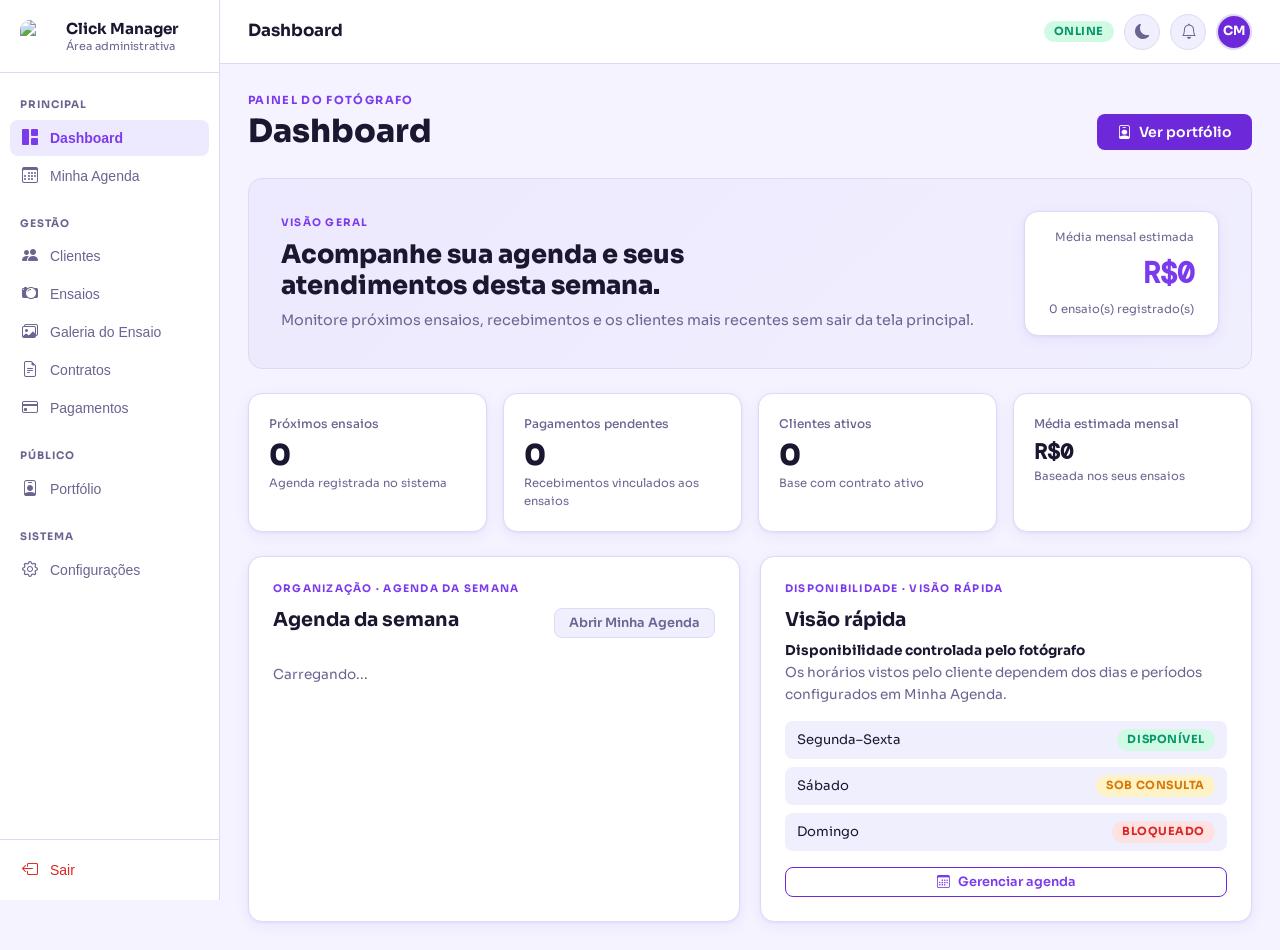
==== clickmanager-v2/app.html @ 8cb8bf37 "Sobe a API, o front e a infra do ClickManager - API em .NET conectando no Postgres (login, clientes," ====
<!DOCTYPE html>
<html lang="pt-BR" data-theme="light">
<head>
  <meta charset="UTF-8" />
  <meta name="viewport" content="width=device-width, initial-scale=1.0" />
  <title>Click Manager | Dashboard</title>
  <link rel="icon" href="/icons/favicon.ico" />
  <link rel="icon" type="image/svg+xml" sizes="32x32" href="/icons/favicon-32x32.svg" />
  <link rel="icon" type="image/png" sizes="16x16" href="/icons/favicon-16x16.png" />
  <link rel="apple-touch-icon" sizes="180x180" href="/icons/apple-touch-icon.png" />
  <link rel="icon" type="image/png" sizes="192x192" href="/icons/android-chrome-192x192.png" />
  <link rel="icon" type="image/png" sizes="512x512" href="/icons/android-chrome-512x512.png" />
  <link rel="stylesheet" href="https://cdn.jsdelivr.net/npm/bootstrap-icons@1.11.3/font/bootstrap-icons.min.css" />
  <style>
/* ============================================================
   Click Manager v2 – global.css
   Tema claro/escuro via [data-theme] no <html>
   ============================================================ */

/* ---------- GOOGLE FONTS ---------- */
@import url('https://fonts.googleapis.com/css2?family=Sora:wght@300;400;500;600;700;800&family=DM+Mono:wght@400;500&display=swap');

/* ---------- RESET ---------- */
*, *::before, *::after { box-sizing: border-box; margin: 0; padding: 0; }
html { scroll-behavior: smooth; font-size: 16px; }
img  { max-width: 100%; display: block; }
a    { text-decoration: none; }

/* ---------- TEMA CLARO (padrão) ---------- */
:root {
  --bg:            #f4f3ff;
  --bg2:           #eeedf9;
  --surface:       #ffffff;
  --surface2:      #f0effe;
  --border:        #dddaf5;
  --text:          #1a1730;
  --text2:         #6b6490;
  --accent:        #6d28d9;
  --accent-hover:  #5b21b6;
  --accent-light:  #ede9fe;
  --accent-text:   #7c3aed;
  --success:       #059669;
  --success-bg:    #d1fae5;
  --warning:       #d97706;
  --warning-bg:    #fef3c7;
  --danger:        #dc2626;
  --danger-bg:     #fee2e2;
  --sidebar-bg:    #ffffff;
  --sidebar-text:  #1a1730;
  --sidebar-hover: #f0effe;
  --sidebar-active:#ede9fe;
  --shadow:        0 1px 3px rgba(109,40,217,.08), 0 4px 16px rgba(109,40,217,.06);
  --shadow-lg:     0 8px 32px rgba(109,40,217,.12);
  --radius:        14px;
  --radius-sm:     8px;
  --font:          'Sora', sans-serif;
  --font-mono:     'DM Mono', monospace;
  --transition:    0.35s ease;
  --navbar-height: 64px;
  --sidebar-width: 220px;
}

/* ---------- TEMA ESCURO ---------- */
[data-theme="dark"] {
  --bg:            #0e0c1a;
  --bg2:           #130f22;
  --surface:       #1a1630;
  --surface2:      #221d3a;
  --border:        #2e2850;
  --text:          #e8e4ff;
  --text2:         #9d94c0;
  --accent:        #a78bfa;
  --accent-hover:  #8b5cf6;
  --accent-light:  #2d2455;
  --accent-text:   #c4b5fd;
  --success:       #34d399;
  --success-bg:    #064e3b;
  --warning:       #fbbf24;
  --warning-bg:    #451a03;
  --danger:        #f87171;
  --danger-bg:     #450a0a;
  --sidebar-bg:    #130f22;
  --sidebar-text:  #e8e4ff;
  --sidebar-hover: #1e1838;
  --sidebar-active:#2d2455;
  --shadow:        0 1px 3px rgba(0,0,0,.3), 0 4px 16px rgba(0,0,0,.25);
  --shadow-lg:     0 8px 32px rgba(0,0,0,.4);
}

/* ---------- BASE ---------- */
body {
  font-family: var(--font);
  background: var(--bg);
  color: var(--text);
  transition: background var(--transition), color var(--transition);
  min-height: 100vh;
  line-height: 1.6;
}

/* ---------- SCROLLBAR ---------- */
::-webkit-scrollbar { width: 5px; height: 5px; }
::-webkit-scrollbar-track { background: var(--bg); }
::-webkit-scrollbar-thumb { background: var(--accent); border-radius: 99px; }

/* ---------- LAYOUT: SIDEBAR + MAIN ---------- */
.app-layout {
  display: flex;
  min-height: 100vh;
}

/* ---- SIDEBAR ---- */
.sidebar {
  width: var(--sidebar-width);
  background: var(--sidebar-bg);
  border-right: 1px solid var(--border);
  display: flex;
  flex-direction: column;
  position: fixed;
  top: 0; left: 0;
  height: 100vh;
  z-index: 100;
  transition: background var(--transition), border-color var(--transition), transform var(--transition);
}

.sidebar-brand {
  padding: 20px 20px 16px;
  border-bottom: 1px solid var(--border);
  display: flex;
  align-items: center;
  gap: 10px;
}

.sidebar-brand .brand-icon {
  width: 36px; height: 36px;
  background: var(--accent);
  border-radius: 10px;
  display: flex; align-items: center; justify-content: center;
  color: #fff;
  font-size: 1.1rem;
  flex-shrink: 0;
}
.sidebar-brand .brand-icon.logo-image{background:transparent}
.sidebar-brand .brand-icon.logo-image img{width:100%;height:100%;object-fit:contain;border-radius:inherit;display:block}

.sidebar-brand .brand-text {
  font-weight: 700;
  font-size: .95rem;
  color: var(--text);
  line-height: 1.2;
}

.sidebar-brand .brand-sub {
  font-size: .7rem;
  color: var(--text2);
}

.sidebar-nav {
  flex: 1;
  padding: 12px 10px;
  overflow-y: auto;
  display: flex;
  flex-direction: column;
  gap: 2px;
}

.nav-section-label {
  font-size: .65rem;
  font-weight: 700;
  text-transform: uppercase;
  letter-spacing: .1em;
  color: var(--text2);
  padding: 12px 10px 4px;
}

.nav-item {
  display: flex;
  align-items: center;
  gap: 10px;
  padding: 9px 12px;
  border-radius: var(--radius-sm);
  color: var(--text2);
  font-size: .875rem;
  font-weight: 500;
  cursor: pointer;
  transition: all var(--transition);
  border: none;
  background: none;
  width: 100%;
  text-align: left;
}

.nav-item i { font-size: 1rem; width: 18px; }

.nav-item:hover {
  background: var(--sidebar-hover);
  color: var(--text);
}

.nav-item.active {
  background: var(--accent-light);
  color: var(--accent-text);
  font-weight: 600;
}

.sidebar-footer {
  padding: 12px 10px;
  border-top: 1px solid var(--border);
}

/* ---- MAIN CONTENT ---- */
.main-content {
  margin-left: var(--sidebar-width);
  flex: 1;
  display: flex;
  flex-direction: column;
  min-height: 100vh;
}

/* ---- TOP BAR ---- */
.topbar {
  height: var(--navbar-height);
  background: var(--surface);
  border-bottom: 1px solid var(--border);
  display: flex;
  align-items: center;
  padding: 0 28px;
  gap: 16px;
  position: sticky;
  top: 0;
  z-index: 50;
  transition: background var(--transition);
}

.topbar-title {
  flex: 1;
  font-size: 1.05rem;
  font-weight: 700;
  color: var(--text);
}

.topbar-actions {
  display: flex;
  align-items: center;
  gap: 10px;
}

#userAvatarBtn:hover {
  box-shadow: 0 0 0 3px var(--accent-light);
}

.btn-icon {
  width: 36px; height: 36px;
  border-radius: 50%;
  border: 1px solid var(--border);
  background: var(--surface2);
  color: var(--text2);
  display: flex; align-items: center; justify-content: center;
  cursor: pointer;
  transition: all var(--transition);
  font-size: .95rem;
}

.btn-icon:hover { background: var(--accent-light); color: var(--accent); border-color: var(--accent); }

/* ---------- PAGE WRAPPER ---------- */
.page {
  display: none;
  flex: 1;
  padding: 28px;
  animation: fadeIn .25s ease;
}

.page.active { display: block; }

@keyframes fadeIn {
  from { opacity: 0; transform: translateY(8px); }
  to   { opacity: 1; transform: translateY(0); }
}

/* ---------- PAGE HEADER ---------- */
.page-eyebrow {
  font-size: .7rem;
  font-weight: 700;
  text-transform: uppercase;
  letter-spacing: .12em;
  color: var(--accent-text);
  margin-bottom: 4px;
}

.page-title {
  font-size: 2rem;
  font-weight: 800;
  color: var(--text);
  line-height: 1.1;
  margin-bottom: 24px;
}

.page-header-row {
  display: flex;
  align-items: flex-start;
  justify-content: space-between;
  margin-bottom: 28px;
  gap: 16px;
  flex-wrap: wrap;
}

/* ---------- CARDS ---------- */
.card {
  background: var(--surface);
  border: 1px solid var(--border);
  border-radius: var(--radius);
  padding: 24px;
  box-shadow: var(--shadow);
  transition: background var(--transition), border-color var(--transition), box-shadow var(--transition);
}

.card:hover { box-shadow: var(--shadow-lg); }

.card-label {
  font-size: .65rem;
  font-weight: 700;
  text-transform: uppercase;
  letter-spacing: .12em;
  color: var(--accent-text);
  margin-bottom: 8px;
}

.card-title {
  font-size: 1.2rem;
  font-weight: 700;
  color: var(--text);
  margin-bottom: 4px;
}

/* ---------- STAT CARDS ---------- */
.stat-grid {
  display: grid;
  grid-template-columns: repeat(auto-fit, minmax(160px, 1fr));
  gap: 16px;
  margin-bottom: 24px;
}

.stat-card {
  background: var(--surface);
  border: 1px solid var(--border);
  border-radius: var(--radius);
  padding: 20px;
  box-shadow: var(--shadow);
  transition: all var(--transition);
}

.stat-card:hover { box-shadow: var(--shadow-lg); transform: translateY(-2px); }

.stat-label {
  font-size: .75rem;
  color: var(--text2);
  font-weight: 500;
  margin-bottom: 8px;
}

.stat-value {
  font-size: 1.8rem;
  font-weight: 800;
  color: var(--text);
  line-height: 1;
  margin-bottom: 4px;
}

.stat-sub {
  font-size: .72rem;
  color: var(--text2);
}

/* ---------- HERO CARD (dashboard) ---------- */
.hero-card {
  background: linear-gradient(135deg, var(--accent-light) 0%, var(--surface2) 100%);
  border: 1px solid var(--border);
  border-radius: var(--radius);
  padding: 32px;
  display: flex;
  justify-content: space-between;
  align-items: center;
  gap: 20px;
  margin-bottom: 24px;
  flex-wrap: wrap;
}

.hero-card-body .eyebrow {
  font-size: .65rem;
  font-weight: 700;
  text-transform: uppercase;
  letter-spacing: .12em;
  color: var(--accent-text);
  margin-bottom: 8px;
}

.hero-card-body h2 {
  font-size: 1.6rem;
  font-weight: 800;
  color: var(--text);
  line-height: 1.2;
  margin-bottom: 8px;
}

.hero-card-body p { color: var(--text2); font-size: .9rem; }

.hero-card-value {
  text-align: right;
  background: var(--surface);
  border: 1px solid var(--border);
  border-radius: var(--radius);
  padding: 16px 24px;
  min-width: 180px;
  box-shadow: var(--shadow);
}

.hero-card-value .val-label { font-size: .72rem; color: var(--text2); margin-bottom: 4px; }
.hero-card-value .val-amount {
  font-size: 1.8rem;
  font-weight: 800;
  color: var(--accent-text);
  font-family: var(--font-mono);
}
.hero-card-value .val-sub { font-size: .72rem; color: var(--text2); margin-top: 4px; }

/* ---------- TWO-COL GRID ---------- */
.two-col { display: grid; grid-template-columns: 1fr 1fr; gap: 20px; }
@media (max-width: 900px) { .two-col { grid-template-columns: 1fr; } }

/* ---------- ENSAIO / CLIENT LIST ITEM ---------- */
.list-item {
  background: var(--surface);
  border: 1px solid var(--border);
  border-radius: var(--radius-sm);
  padding: 16px 20px;
  margin-bottom: 10px;
  transition: all var(--transition);
  cursor: pointer;
}

.list-item:hover { border-color: var(--accent); box-shadow: var(--shadow); }

.list-item-title { font-weight: 700; font-size: .95rem; color: var(--text); margin-bottom: 4px; }
.list-item-sub   { font-size: .8rem; color: var(--text2); display: flex; flex-wrap: wrap; gap: 12px; }
.list-item-sub span { display: flex; align-items: center; gap: 4px; }

/* ---------- BADGE ---------- */
.badge {
  display: inline-flex;
  align-items: center;
  padding: 2px 10px;
  border-radius: 99px;
  font-size: .7rem;
  font-weight: 700;
  text-transform: uppercase;
  letter-spacing: .05em;
}
.badge-success { background: var(--success-bg); color: var(--success); }
.badge-warning { background: var(--warning-bg); color: var(--warning); }
.badge-danger  { background: var(--danger-bg);  color: var(--danger); }
.badge-purple  { background: var(--accent-light); color: var(--accent-text); }

/* ---------- TABLE ---------- */
.cm-table { width: 100%; border-collapse: collapse; }
.cm-table th {
  text-align: left;
  font-size: .72rem;
  font-weight: 700;
  text-transform: uppercase;
  letter-spacing: .08em;
  color: var(--text2);
  padding: 10px 16px;
  border-bottom: 1px solid var(--border);
}
.cm-table td {
  padding: 14px 16px;
  font-size: .875rem;
  color: var(--text);
  border-bottom: 1px solid var(--border);
  transition: background var(--transition);
}
.cm-table tr:hover td { background: var(--surface2); }
.cm-table tr:last-child td { border-bottom: none; }

/* ---------- BUTTONS ---------- */
.btn {
  display: inline-flex;
  align-items: center;
  gap: 8px;
  padding: 9px 20px;
  border-radius: var(--radius-sm);
  font-family: var(--font);
  font-size: .875rem;
  font-weight: 600;
  cursor: pointer;
  border: none;
  transition: all var(--transition);
}

.btn-primary {
  background: var(--accent);
  color: #fff;
}
.btn-primary:hover { background: var(--accent-hover); transform: translateY(-1px); box-shadow: var(--shadow-lg); }

.btn-outline {
  background: transparent;
  color: var(--accent-text);
  border: 1.5px solid var(--accent);
}
.btn-outline:hover { background: var(--accent-light); }

.btn-ghost {
  background: var(--surface2);
  color: var(--text2);
  border: 1px solid var(--border);
}
.btn-ghost:hover { background: var(--border); color: var(--text); }

.btn-sm { padding: 6px 14px; font-size: .8rem; }
.btn-danger { background: var(--danger); color: #fff; }
.btn-danger:hover { filter: brightness(.9); }

/* ---------- FORM CONTROLS ---------- */
.form-group { margin-bottom: 16px; }
.form-label {
  display: block;
  font-size: .8rem;
  font-weight: 600;
  color: var(--text2);
  margin-bottom: 6px;
  text-transform: uppercase;
  letter-spacing: .05em;
}
.form-control, .form-select {
  width: 100%;
  padding: 10px 14px;
  border-radius: var(--radius-sm);
  border: 1.5px solid var(--border);
  background: var(--bg);
  color: var(--text);
  font-family: var(--font);
  font-size: .875rem;
  transition: border-color var(--transition), box-shadow var(--transition);
}
.form-control:focus, .form-select:focus {
  outline: none;
  border-color: var(--accent);
  box-shadow: 0 0 0 3px var(--accent-light);
}
.form-control::placeholder { color: var(--text2); }

/* ---------- CALENDAR (Agenda) ---------- */
.calendar-grid {
  display: grid;
  grid-template-columns: repeat(7, 1fr);
  gap: 6px;
}
.cal-header {
  display: grid;
  grid-template-columns: repeat(7, 1fr);
  gap: 6px;
  margin-bottom: 8px;
}
.cal-header-day {
  text-align: center;
  font-size: .72rem;
  font-weight: 700;
  text-transform: uppercase;
  letter-spacing: .06em;
  color: var(--text2);
  padding: 6px 0;
}
.cal-day {
  aspect-ratio: 1;
  border-radius: var(--radius-sm);
  display: flex;
  flex-direction: column;
  align-items: center;
  justify-content: center;
  font-size: .8rem;
  font-weight: 500;
  color: var(--text2);
  background: var(--surface2);
  border: 1px solid var(--border);
  cursor: pointer;
  transition: all var(--transition);
  position: relative;
  gap: 2px;
}
.cal-day:hover { background: var(--accent-light); color: var(--accent-text); border-color: var(--accent); }
.cal-day.today { background: var(--accent); color: #fff; border-color: var(--accent); font-weight: 700; }
.cal-day.has-event {
  background: var(--accent-light);
  color: var(--text);
  border-color: var(--accent);
  font-weight: 700;
  box-shadow: inset 0 0 0 1px rgba(109,40,217,.08);
}
.cal-day.has-event::after {
  content: '';
  position: absolute;
  left: 18%;
  right: 18%;
  bottom: 8px;
  height: 6px;
  border-radius: 999px;
  background: var(--accent);
  transition: background var(--transition), transform var(--transition);
}
.cal-day.today.has-event::after { background: #fff; }
.cal-day.blocked { background: var(--bg2); color: var(--text2); opacity: .6; }
.cal-day.other-month { opacity: .35; }
.cal-legend-chip {
  display: inline-block;
  width: 18px;
  height: 6px;
  border-radius: 999px;
  background: var(--accent);
}
#toggleDom {
  position: absolute;
  inset: 0;
  opacity: 0;
  width: 100%;
  height: 100%;
  margin: 0;
  cursor: pointer;
  z-index: 2;
}
#sliderDom {
  position: absolute;
  inset: 0;
  border-radius: 999px;
  background: var(--border);
  border: 1px solid transparent;
  transition: background var(--transition), border-color var(--transition);
}
#sliderDom::before {
  content: "";
  position: absolute;
  top: 3px;
  left: 3px;
  width: 16px;
  height: 16px;
  border-radius: 50%;
  background: #fff;
  box-shadow: 0 1px 3px rgba(0,0,0,.16);
  transition: transform var(--transition), background var(--transition), box-shadow var(--transition);
}
#toggleDom:checked + #sliderDom {
  background: var(--accent);
  border-color: var(--accent);
}
#toggleDom:checked + #sliderDom::before {
  transform: translateX(20px);
  box-shadow: 0 2px 5px rgba(0,0,0,.2);
}
.switch-track {
  position: absolute;
  inset: 0;
  border-radius: 999px;
  background: var(--border);
  border: 1px solid transparent;
  transition: background var(--transition), border-color var(--transition);
}
.switch-track::before {
  content: "";
  position: absolute;
  top: 3px;
  left: 3px;
  width: 16px;
  height: 16px;
  border-radius: 50%;
  background: #fff;
  box-shadow: 0 1px 3px rgba(0,0,0,.16);
  transition: transform var(--transition), box-shadow var(--transition);
}
.toggle-switch {
  position: relative;
  display: inline-flex;
  width: 48px;
  height: 24px;
}
.toggle-switch input {
  position: absolute;
  inset: 0;
  opacity: 0;
  width: 100%;
  height: 100%;
  margin: 0;
  cursor: pointer;
  z-index: 2;
}
.toggle-switch input:checked + .switch-track {
  background: var(--accent);
  border-color: var(--accent);
}
.toggle-switch input:checked + .switch-track::before {
  transform: translateX(24px);
  box-shadow: 0 2px 5px rgba(0,0,0,.2);
}

/* ---------- PORTFOLIO GRID ---------- */
.portfolio-grid {
  display: grid;
  grid-template-columns: repeat(auto-fill, minmax(140px, 1fr));
  gap: 12px;
}
.portfolio-thumb {
  aspect-ratio: 1;
  border-radius: var(--radius-sm);
  background: var(--surface2);
  border: 1px solid var(--border);
  display: flex;
  align-items: center;
  justify-content: center;
  font-size: 2rem;
  color: var(--text2);
  overflow: hidden;
  position: relative;
  cursor: pointer;
  transition: all var(--transition);
}
.portfolio-thumb:hover { border-color: var(--accent); box-shadow: var(--shadow); }

/* ---------- MODAL ---------- */
.modal-overlay {
  position: fixed; inset: 0;
  background: rgba(14,12,26,.7);
  backdrop-filter: blur(4px);
  z-index: 200;
  display: flex; align-items: center; justify-content: center;
  opacity: 0; pointer-events: none;
  transition: opacity var(--transition);
}
.modal-overlay.open { opacity: 1; pointer-events: all; }
.modal {
  background: var(--surface);
  border: 1px solid var(--border);
  border-radius: var(--radius);
  padding: 28px;
  width: 90%;
  max-width: 480px;
  box-shadow: var(--shadow-lg);
  transform: translateY(20px);
  transition: transform var(--transition);
}
.modal-overlay.open .modal { transform: translateY(0); }
.modal-header { display: flex; align-items: center; justify-content: space-between; margin-bottom: 20px; }
.modal-title { font-size: 1.1rem; font-weight: 700; color: var(--text); }

/* ---------- TOAST ---------- */
.toast-container {
  position: fixed;
  bottom: 24px; right: 24px;
  z-index: 300;
  display: flex; flex-direction: column; gap: 10px;
}
.toast {
  background: var(--surface);
  border: 1px solid var(--border);
  border-left: 4px solid var(--accent);
  border-radius: var(--radius-sm);
  padding: 12px 16px;
  box-shadow: var(--shadow-lg);
  font-size: .875rem;
  color: var(--text);
  min-width: 260px;
  animation: slideIn .25s ease;
}
.toast.success { border-left-color: var(--success); }
.toast.error   { border-left-color: var(--danger); }

@keyframes slideIn {
  from { transform: translateX(120%); opacity: 0; }
  to   { transform: translateX(0);    opacity: 1; }
}

/* ---------- ALERT INLINE ---------- */
.alert {
  padding: 12px 16px;
  border-radius: var(--radius-sm);
  font-size: .875rem;
  margin-bottom: 16px;
  border: 1px solid transparent;
}
.alert-success { background: var(--success-bg); color: var(--success); border-color: var(--success); }
.alert-danger  { background: var(--danger-bg);  color: var(--danger);  border-color: var(--danger); }
.alert-warning { background: var(--warning-bg); color: var(--warning); border-color: var(--warning); }

/* ---------- MOBILE NAV ---------- */
.mobile-bottom-nav,
.mobile-more-overlay {
  display: none;
}

.mobile-bottom-nav {
  position: fixed;
  left: 10px;
  right: 10px;
  bottom: 10px;
  z-index: 160;
  grid-template-columns: repeat(5, 1fr);
  gap: 4px;
  padding: 8px;
  padding-bottom: max(8px, env(safe-area-inset-bottom));
  background: var(--surface);
  background: color-mix(in srgb, var(--surface) 94%, transparent);
  border: 1px solid var(--border);
  border-radius: 18px;
  box-shadow: var(--shadow-lg);
  backdrop-filter: blur(18px);
}

.mobile-nav-item {
  min-width: 0;
  min-height: 48px;
  border: none;
  border-radius: 12px;
  background: transparent;
  color: var(--text2);
  display: flex;
  flex-direction: column;
  align-items: center;
  justify-content: center;
  gap: 3px;
  font-family: var(--font);
  font-size: .66rem;
  font-weight: 700;
  cursor: pointer;
}

.mobile-nav-item i {
  font-size: 1.1rem;
  line-height: 1;
}

.mobile-nav-item.active,
.mobile-nav-item[aria-expanded="true"] {
  background: var(--accent-light);
  color: var(--accent-text);
}

.mobile-more-overlay {
  position: fixed;
  inset: 0;
  z-index: 155;
  background: rgba(14,12,26,.36);
  opacity: 0;
  pointer-events: none;
  transition: opacity var(--transition);
}

.mobile-more-overlay.open {
  opacity: 1;
  pointer-events: all;
}

.mobile-more-sheet {
  position: absolute;
  left: 10px;
  right: 10px;
  bottom: 86px;
  background: var(--surface);
  border: 1px solid var(--border);
  border-radius: 18px;
  box-shadow: var(--shadow-lg);
  padding: 10px;
  transform: translateY(12px);
  transition: transform var(--transition);
}

.mobile-more-overlay.open .mobile-more-sheet {
  transform: translateY(0);
}

.mobile-more-grid {
  display: grid;
  grid-template-columns: repeat(2, minmax(0, 1fr));
  gap: 8px;
}

.mobile-more-item {
  border: 1px solid var(--border);
  background: var(--surface2);
  color: var(--text);
  border-radius: 12px;
  min-height: 52px;
  padding: 10px 12px;
  display: flex;
  align-items: center;
  gap: 10px;
  font-family: var(--font);
  font-size: .82rem;
  font-weight: 700;
  cursor: pointer;
}

.mobile-more-item i {
  color: var(--accent-text);
  font-size: 1rem;
}

.mobile-more-item.danger {
  color: var(--danger);
}

.mobile-more-item.danger i {
  color: var(--danger);
}

@media (max-width: 768px) {
  .sidebar { display: none; transform: translateX(-100%); }
  .sidebar.open { transform: translateX(0); box-shadow: var(--shadow-lg); }
  .main-content { margin-left: 0; }
  .mobile-bottom-nav { display: grid; }
  .mobile-more-overlay { display: block; }
  .page { padding: 16px 16px 104px; }
  .topbar {
    padding: 0 12px;
    gap: 10px;
  }
  .topbar-title {
    min-width: 0;
    overflow: hidden;
    text-overflow: ellipsis;
    white-space: nowrap;
    font-size: .95rem;
  }
  .topbar-actions { gap: 6px; }
  .topbar-actions .badge {
    max-width: 86px;
    overflow: hidden;
    text-overflow: ellipsis;
    white-space: nowrap;
    justify-content: center;
    padding-inline: 8px;
  }
  .btn-icon {
    width: 34px;
    height: 34px;
    flex: 0 0 34px;
  }
  #userAvatarBtn {
    width: 34px !important;
    height: 34px !important;
    flex: 0 0 34px !important;
  }
  .page-eyebrow { font-size: .64rem; }
  .page-title {
    font-size: 1.55rem;
    margin-bottom: 16px;
  }
  .page-header-row {
    align-items: stretch;
    gap: 12px;
    margin-bottom: 18px;
  }
  .page-header-row .btn { width: 100%; justify-content: center; }
  .card {
    padding: 18px;
    overflow-x: auto;
  }
  .stat-grid {
    grid-template-columns: repeat(2, minmax(0, 1fr));
    gap: 10px;
  }
  .stat-card { padding: 16px; }
  .stat-value { font-size: 1.45rem; }
  .hero-card {
    flex-direction: column;
    align-items: stretch;
    padding: 22px;
  }
  .hero-card-body h2 { font-size: 1.25rem; }
  .hero-card-value { text-align: left; width: 100%; }
  .two-col { grid-template-columns: 1fr; }
  .cm-table { min-width: 620px; }
  .calendar-grid,
  .cal-header { gap: 4px; }
  .cal-header-day {
    font-size: .58rem;
    letter-spacing: 0;
  }
  .cal-day {
    min-height: 38px;
    font-size: .72rem;
  }
  .list-item { padding: 14px; }
  .list-item-sub { gap: 8px; }
  .portfolio-grid { grid-template-columns: repeat(2, minmax(0, 1fr)); }
  .modal {
    width: calc(100% - 24px);
    max-height: calc(100vh - 24px);
    overflow: auto;
    padding: 20px;
  }
  .toast-container {
    left: 12px;
    right: 12px;
    bottom: 104px;
  }
  .toast { min-width: 0; }
  [style*="display:flex"][style*="gap:8px"] { flex-wrap: wrap; }
}

@media (max-width: 480px) {
  .page { padding: 14px 12px 104px; }
  .topbar-actions .btn-icon[title="NotificaÃ§Ãµes"],
  .topbar-actions .btn-icon[title="Notificações"] {
    display: none;
  }
  .stat-grid { grid-template-columns: 1fr; }
  .btn {
    min-height: 40px;
    justify-content: center;
  }
  .form-control,
  .form-select {
    font-size: 16px;
  }
  .calendar-grid,
  .cal-header { gap: 3px; }
  .cal-day {
    border-radius: 7px;
    min-height: 34px;
    font-size: .68rem;
  }
  #page-portfolio > div:first-child {
    padding: 24px !important;
    gap: 16px !important;
  }
  #portfolioAvatar {
    width: 88px !important;
    height: 88px !important;
    border-radius: 12px !important;
  }
  #portfolioNome {
    font-size: 1.45rem !important;
    overflow-wrap: anywhere;
  }
}

@media (max-width: 768px) {
  #page-clientes .card,
  #page-contratos .card,
  #page-pagamentos .card {
    overflow: visible;
  }

  #page-clientes .card > div[style*="display:flex"],
  #page-contratos .card > div[style*="display:flex"],
  #page-pagamentos .card > div[style*="display:flex"] {
    align-items: stretch !important;
    flex-direction: column;
    gap: 12px !important;
  }

  #page-clientes .card .btn,
  #page-contratos .card .btn,
  #page-pagamentos .card .btn {
    width: 100%;
    justify-content: center;
  }

  #page-clientes .cm-table,
  #page-clientes .cm-table tbody,
  #page-clientes .cm-table tr,
  #page-clientes .cm-table td,
  #page-contratos .cm-table,
  #page-contratos .cm-table tbody,
  #page-contratos .cm-table tr,
  #page-contratos .cm-table td,
  #page-pagamentos .cm-table,
  #page-pagamentos .cm-table tbody,
  #page-pagamentos .cm-table tr,
  #page-pagamentos .cm-table td {
    display: block;
    width: 100%;
    min-width: 0;
  }

  #page-clientes .cm-table thead,
  #page-contratos .cm-table thead,
  #page-pagamentos .cm-table thead {
    display: none;
  }

  #page-clientes .cm-table tr,
  #page-contratos .cm-table tr,
  #page-pagamentos .cm-table tr {
    background: var(--surface2);
    border: 1px solid var(--border);
    border-radius: 12px;
    margin-bottom: 10px;
    overflow: hidden;
  }

  #page-clientes .cm-table td,
  #page-contratos .cm-table td,
  #page-pagamentos .cm-table td {
    border-bottom: 1px solid var(--border);
    display: flex;
    align-items: flex-start;
    justify-content: space-between;
    gap: 14px;
    padding: 12px 14px;
    font-size: .82rem;
    text-align: right;
    overflow-wrap: anywhere;
  }

  #page-clientes .cm-table td:last-child,
  #page-contratos .cm-table td:last-child,
  #page-pagamentos .cm-table td:last-child {
    border-bottom: none;
  }

  #page-clientes .cm-table td[colspan],
  #page-contratos .cm-table td[colspan],
  #page-pagamentos .cm-table td[colspan] {
    display: block;
    text-align: center;
  }

  #page-clientes .cm-table td[colspan]::before,
  #page-contratos .cm-table td[colspan]::before,
  #page-pagamentos .cm-table td[colspan]::before {
    content: none;
  }

  #page-clientes .cm-table td::before,
  #page-contratos .cm-table td::before,
  #page-pagamentos .cm-table td::before {
    color: var(--text2);
    content: "";
    flex: 0 0 92px;
    font-size: .66rem;
    font-weight: 800;
    letter-spacing: .06em;
    text-align: left;
    text-transform: uppercase;
  }

  #page-clientes .cm-table td:nth-child(1)::before { content: "Cliente"; }
  #page-clientes .cm-table td:nth-child(2)::before { content: "Contato"; }
  #page-clientes .cm-table td:nth-child(3)::before { content: "Tipo"; }
  #page-clientes .cm-table td:nth-child(4)::before { content: "Status"; }
  #page-clientes .cm-table td:nth-child(5)::before { content: "Último"; }
  #page-clientes .cm-table td:nth-child(6)::before { content: "Ações"; }

  #page-contratos .cm-table td:nth-child(1)::before { content: "Contrato"; }
  #page-contratos .cm-table td:nth-child(2)::before { content: "Cliente"; }
  #page-contratos .cm-table td:nth-child(3)::before { content: "Valor"; }
  #page-contratos .cm-table td:nth-child(4)::before { content: "Status"; }
  #page-contratos .cm-table td:nth-child(5)::before { content: "Ações"; }

  #page-pagamentos .cm-table td:nth-child(1)::before { content: "Ensaio"; }
  #page-pagamentos .cm-table td:nth-child(2)::before { content: "Cliente"; }
  #page-pagamentos .cm-table td:nth-child(3)::before { content: "Valor"; }
  #page-pagamentos .cm-table td:nth-child(4)::before { content: "Data"; }
  #page-pagamentos .cm-table td:nth-child(5)::before { content: "Status"; }

  #page-clientes .cm-table td:last-child,
  #page-contratos .cm-table td:last-child,
  #page-pagamentos .cm-table td:last-child {
    align-items: center;
  }

  #page-clientes .cm-table td:last-child .btn,
  #page-contratos .cm-table td:last-child .btn,
  #page-pagamentos .cm-table td:last-child .btn {
    width: auto;
    min-height: 34px;
    padding-inline: 12px;
  }
}

/* ---------- LANDING PAGE ---------- */
.landing {
  min-height: 100vh;
  background: var(--bg);
}

.landing-nav {
  display: flex; align-items: center; justify-content: space-between;
  padding: 0 48px;
  height: var(--navbar-height);
  background: var(--surface);
  border-bottom: 1px solid var(--border);
  position: sticky; top: 0; z-index: 100;
}

.landing-brand {
  display: flex; align-items: center; gap: 10px;
  font-weight: 800; font-size: 1.1rem;
  color: var(--text);
}

.landing-brand .l-icon {
  width: 34px; height: 34px;
  background: var(--accent);
  border-radius: 9px;
  display: flex; align-items: center; justify-content: center;
  color: #fff; font-size: 1rem;
}

.landing-nav-links { display: flex; align-items: center; gap: 8px; }
.landing-nav-links a {
  padding: 7px 14px;
  font-size: .875rem;
  font-weight: 500;
  color: var(--text2);
  border-radius: var(--radius-sm);
  transition: all var(--transition);
}
.landing-nav-links a:hover { background: var(--surface2); color: var(--text); }

/* HERO */
.landing-hero {
  padding: 80px 48px;
  max-width: 1200px;
  margin: 0 auto;
  display: grid;
  grid-template-columns: 1fr 1fr;
  gap: 60px;
  align-items: center;
}

.hero-eyebrow {
  display: inline-flex; align-items: center; gap: 6px;
  background: var(--accent-light);
  color: var(--accent-text);
  font-size: .72rem;
  font-weight: 700;
  text-transform: uppercase;
  letter-spacing: .1em;
  padding: 5px 14px;
  border-radius: 99px;
  margin-bottom: 20px;
}

.hero-h1 {
  font-size: clamp(2rem, 4vw, 3.2rem);
  font-weight: 800;
  line-height: 1.1;
  color: var(--text);
  margin-bottom: 20px;
}

.hero-h1 em { color: var(--accent-text); font-style: normal; }

.hero-p {
  font-size: 1rem;
  color: var(--text2);
  line-height: 1.7;
  margin-bottom: 32px;
  max-width: 420px;
}

.hero-ctas { display: flex; gap: 12px; flex-wrap: wrap; }

.hero-stats {
  display: flex; gap: 32px; margin-top: 40px;
}
.hero-stat-num {
  font-size: 1.8rem;
  font-weight: 800;
  color: var(--accent-text);
  font-family: var(--font-mono);
  line-height: 1;
}
.hero-stat-label { font-size: .75rem; color: var(--text2); margin-top: 2px; }

/* Mockup dashboard preview */
.hero-visual {
  position: relative;
}

.mockup-shell {
  background: var(--surface);
  border: 1px solid var(--border);
  border-radius: var(--radius);
  box-shadow: var(--shadow-lg);
  overflow: hidden;
  animation: float 5s ease-in-out infinite;
}

@keyframes float {
  0%,100% { transform: translateY(0) rotate(-1deg); }
  50%      { transform: translateY(-12px) rotate(-1deg); }
}

.mockup-topbar {
  background: var(--surface2);
  border-bottom: 1px solid var(--border);
  padding: 10px 16px;
  display: flex; align-items: center; gap: 8px;
}
.mockup-dot { width: 10px; height: 10px; border-radius: 50%; }
.mockup-dot.r { background: #ff5f57; }
.mockup-dot.y { background: #ffbd2e; }
.mockup-dot.g { background: #28c840; }

.mockup-body { padding: 16px; }
.mockup-row { display: grid; grid-template-columns: repeat(4,1fr); gap: 8px; margin-bottom: 12px; }
.mockup-stat { background: var(--surface2); border: 1px solid var(--border); border-radius: var(--radius-sm); padding: 10px 12px; }
.mockup-stat .ms-num { font-size: .9rem; font-weight: 800; color: var(--accent-text); }
.mockup-stat .ms-lbl { font-size: .6rem; color: var(--text2); }
.mockup-chart { height: 80px; background: var(--surface2); border: 1px solid var(--border); border-radius: var(--radius-sm); display: flex; align-items: flex-end; padding: 8px; gap: 4px; overflow: hidden; }
.mockup-bar { background: var(--accent); border-radius: 3px 3px 0 0; flex: 1; opacity: .7; transition: height .5s ease; }
.mockup-bar:nth-child(2) { height: 60%; opacity: .85; }
.mockup-bar:nth-child(3) { height: 40%; opacity: .6; }
.mockup-bar:nth-child(4) { height: 80%; opacity: .9; }
.mockup-bar:nth-child(5) { height: 55%; opacity: .75; }
.mockup-bar:nth-child(6) { height: 90%; opacity: 1; }
.mockup-bar:nth-child(7) { height: 70%; opacity: .85; }

/* FEATURES SECTION */
.landing-section { padding: 80px 48px; max-width: 1200px; margin: 0 auto; }

.section-tag {
  display: inline-block;
  background: var(--accent-light);
  color: var(--accent-text);
  font-size: .7rem;
  font-weight: 700;
  text-transform: uppercase;
  letter-spacing: .1em;
  padding: 4px 14px;
  border-radius: 99px;
  margin-bottom: 12px;
}

.section-title {
  font-size: clamp(1.6rem, 3vw, 2.4rem);
  font-weight: 800;
  color: var(--text);
  line-height: 1.15;
  margin-bottom: 10px;
}

.section-sub { font-size: 1rem; color: var(--text2); max-width: 480px; }

.features-grid {
  display: grid;
  grid-template-columns: repeat(auto-fit, minmax(200px, 1fr));
  gap: 20px;
  margin-top: 48px;
}

.feat-card {
  background: var(--surface);
  border: 1px solid var(--border);
  border-radius: var(--radius);
  padding: 28px 24px;
  transition: all var(--transition);
}

.feat-card:hover { box-shadow: var(--shadow-lg); transform: translateY(-4px); border-color: var(--accent); }

.feat-icon {
  width: 44px; height: 44px;
  background: var(--accent-light);
  color: var(--accent-text);
  border-radius: 12px;
  display: flex; align-items: center; justify-content: center;
  font-size: 1.2rem;
  margin-bottom: 16px;
}

.feat-title { font-size: .95rem; font-weight: 700; color: var(--text); margin-bottom: 6px; }
.feat-desc  { font-size: .82rem; color: var(--text2); line-height: 1.6; }

/* PRICING */
.pricing-grid {
  display: grid;
  grid-template-columns: repeat(auto-fit, minmax(220px, 1fr));
  gap: 20px;
  margin-top: 48px;
}

.price-card {
  background: var(--surface);
  border: 1.5px solid var(--border);
  border-radius: var(--radius);
  padding: 28px;
  position: relative;
  transition: all var(--transition);
}

.price-card.featured {
  border-color: var(--accent);
  box-shadow: var(--shadow-lg);
}

.price-badge {
  position: absolute; top: -12px; left: 50%; transform: translateX(-50%);
  background: var(--accent); color: #fff;
  font-size: .65rem; font-weight: 700; text-transform: uppercase;
  padding: 3px 14px; border-radius: 99px; letter-spacing: .06em;
  white-space: nowrap;
}

.price-name { font-size: .8rem; font-weight: 700; text-transform: uppercase; letter-spacing: .08em; color: var(--text2); margin-bottom: 8px; }
.price-amount { font-size: 2.2rem; font-weight: 800; color: var(--text); font-family: var(--font-mono); line-height: 1; }
.price-amount span { font-size: .9rem; font-weight: 400; color: var(--text2); font-family: var(--font); }
.price-list { list-style: none; margin: 20px 0; display: flex; flex-direction: column; gap: 9px; }
.price-list li { font-size: .82rem; color: var(--text2); display: flex; align-items: center; gap: 8px; }
.price-list li i { color: var(--accent-text); font-size: .9rem; }

/* LANDING FOOTER */
.landing-footer {
  background: var(--surface);
  border-top: 1px solid var(--border);
  padding: 24px 48px;
  display: flex; align-items: center; justify-content: space-between;
  flex-wrap: wrap; gap: 12px;
}
.landing-footer p { font-size: .8rem; color: var(--text2); }

@media (max-width: 768px) {
  .landing-hero { grid-template-columns: 1fr; padding: 40px 20px; gap: 32px; }
  .hero-visual { display: none; }
  .landing-nav { padding: 0 20px; }
  .landing-section { padding: 48px 20px; }
  .landing-footer { padding: 20px; }
  .landing-nav-links .hide-mobile { display: none; }
}

</style>
</head>
<body>

<div class="app-layout" id="app-layout">

  <!-- ══════════════════════════════════════════
       SIDEBAR
  ══════════════════════════════════════════ -->
  <aside class="sidebar" id="sidebar">
    <div class="sidebar-brand">
      <div class="brand-icon logo-image"><img src="/icons/logo.svg" alt="Click Manager logo"/></div>
      <div>
        <div class="brand-text">Click Manager</div>
        <div class="brand-sub">Área administrativa</div>
      </div>
    </div>

    <nav class="sidebar-nav">
      <div class="nav-section-label">Principal</div>
      <button class="nav-item active" data-page="dashboard">
        <i class="bi bi-grid-1x2-fill"></i> Dashboard
      </button>
      <button class="nav-item" data-page="agenda">
        <i class="bi bi-calendar3"></i> Minha Agenda
      </button>

      <div class="nav-section-label" style="margin-top:8px">Gestão</div>
      <button class="nav-item" data-page="clientes">
        <i class="bi bi-people-fill"></i> Clientes
      </button>
      <button class="nav-item" data-page="ensaios">
        <i class="bi bi-camera2"></i> Ensaios
      </button>
      <button class="nav-item" data-page="galeria">
        <i class="bi bi-images"></i> Galeria do Ensaio
      </button>
      <button class="nav-item" data-page="contratos">
        <i class="bi bi-file-earmark-text"></i> Contratos
      </button>
      <button class="nav-item" data-page="pagamentos">
        <i class="bi bi-credit-card"></i> Pagamentos
      </button>

      <div class="nav-section-label" style="margin-top:8px">Público</div>
      <button class="nav-item" data-page="portfolio">
        <i class="bi bi-person-badge"></i> Portfólio
      </button>

      <div class="nav-section-label" style="margin-top:8px">Sistema</div>
      <button class="nav-item" data-page="configuracoes">
        <i class="bi bi-gear"></i> Configurações
      </button>
    </nav>

    <div class="sidebar-footer">
      <button id="btnSair" class="nav-item" style="color:var(--danger)">
        <i class="bi bi-box-arrow-left"></i> Sair
      </button>
    </div>
  </aside>

  <!-- ══════════════════════════════════════════
       MAIN
  ══════════════════════════════════════════ -->
  <div class="main-content">

    <!-- TOP BAR -->
    <header class="topbar">
      <span class="topbar-title" id="topbarTitle">Dashboard</span>
      <div class="topbar-actions">
        <span id="apiStatus" class="badge badge-warning" title="Status da API">Verificando</span>
        <button class="btn-icon" id="themeToggle" aria-label="Alternar tema">
          <i class="bi bi-moon-fill" id="themeIcon"></i>
        </button>
        <button class="btn-icon" title="Notificações"><i class="bi bi-bell"></i></button>
        <div id="userAvatarBtn" title="Ver portfólio" aria-label="Ver portfólio" role="button" tabindex="0" data-goto="portfolio" style="width:36px;height:36px;border-radius:50%;background:var(--accent);color:#fff;display:flex;align-items:center;justify-content:center;font-weight:700;font-size:.8rem;cursor:pointer;overflow:hidden;flex-shrink:0;border:2px solid var(--border)"><span id="userAvatarContent">CM</span></div>
      </div>
    </header>

    <!-- ═══ PAGE: DASHBOARD ═══ -->
    <div class="page active" id="page-dashboard" data-title="Dashboard">
      <div class="page-eyebrow">Painel do fotógrafo</div>
      <div class="page-header-row">
        <h1 class="page-title" style="margin:0">Dashboard</h1>
        <button class="btn btn-primary" data-goto="portfolio"><i class="bi bi-person-badge"></i> Ver portfólio</button>
      </div>

      <!-- HERO CARD -->
      <div class="hero-card">
        <div class="hero-card-body">
          <div class="eyebrow">Visão Geral</div>
          <h2>Acompanhe sua agenda e seus<br>atendimentos desta semana.</h2>
          <p>Monitore próximos ensaios, recebimentos e os clientes mais recentes sem sair da tela principal.</p>
        </div>
        <div class="hero-card-value">
          <div class="val-label">Média mensal estimada</div>
          <div class="val-amount" id="statMediaHero">—</div>
          <div class="val-sub" id="statMediaHeroSub">Calculando...</div>
        </div>
      </div>

      <!-- STAT CARDS -->
      <div class="stat-grid">
        <div class="stat-card">
          <div class="stat-label">Próximos ensaios</div>
          <div class="stat-value" id="statProximos">—</div>
          <div class="stat-sub">Agenda registrada no sistema</div>
        </div>
        <div class="stat-card">
          <div class="stat-label">Pagamentos pendentes</div>
          <div class="stat-value" id="statPendentes">—</div>
          <div class="stat-sub">Recebimentos vinculados aos ensaios</div>
        </div>
        <div class="stat-card">
          <div class="stat-label">Clientes ativos</div>
          <div class="stat-value" id="statClientes">—</div>
          <div class="stat-sub">Base com contrato ativo</div>
        </div>
        <div class="stat-card">
          <div class="stat-label">Média estimada mensal</div>
          <div class="stat-value" id="statMedia" style="font-size:1.4rem;font-family:var(--font-mono)">—</div>
          <div class="stat-sub">Baseada nos seus ensaios</div>
        </div>
      </div>

      <!-- DOIS CARDS -->
      <div class="two-col">
        <div class="card">
          <div class="card-label">Organização · Agenda da semana</div>
          <div style="display:flex;align-items:center;justify-content:space-between;margin-bottom:16px">
            <div class="card-title">Agenda da semana</div>
            <button class="btn btn-ghost btn-sm" data-goto="agenda">Abrir Minha Agenda</button>
          </div>
          <div id="dashAgendaList"><p style="color:var(--text2);font-size:.85rem;padding:8px 0">Carregando...</p></div>
        </div>

        <div class="card">
          <div class="card-label">Disponibilidade · Visão rápida</div>
          <div class="card-title">Visão rápida</div>
          <p style="font-size:.85rem;color:var(--text2);margin-bottom:16px">
            <strong style="color:var(--text)">Disponibilidade controlada pelo fotógrafo</strong><br>
            Os horários vistos pelo cliente dependem dos dias e períodos configurados em Minha Agenda.
          </p>
          <div style="display:flex;flex-direction:column;gap:8px">
            <div style="display:flex;justify-content:space-between;font-size:.82rem;padding:8px 12px;background:var(--surface2);border-radius:var(--radius-sm)">
              <span>Segunda–Sexta</span><span class="badge badge-success">Disponível</span>
            </div>
            <div style="display:flex;justify-content:space-between;font-size:.82rem;padding:8px 12px;background:var(--surface2);border-radius:var(--radius-sm)">
              <span>Sábado</span><span class="badge badge-warning">Sob consulta</span>
            </div>
            <div style="display:flex;justify-content:space-between;font-size:.82rem;padding:8px 12px;background:var(--surface2);border-radius:var(--radius-sm)">
              <span>Domingo</span><span class="badge badge-danger">Bloqueado</span>
            </div>
          </div>
          <button class="btn btn-outline btn-sm" style="margin-top:16px;width:100%;justify-content:center" data-goto="agenda">
            <i class="bi bi-calendar3"></i> Gerenciar agenda
          </button>
        </div>
      </div>
    </div>

    <!-- ═══ PAGE: AGENDA ═══ -->
    <div class="page" id="page-agenda" data-title="Minha Agenda">
      <div class="page-eyebrow">Planejamento</div>
      <div class="page-header-row">
        <h1 class="page-title" style="margin:0">Minha Agenda</h1>
        <button class="btn btn-primary" data-goto="ensaios"><i class="bi bi-camera2"></i> Gerenciar ensaios</button>
      </div>

      <div class="hero-card" style="margin-bottom:24px">
        <div class="hero-card-body">
          <div class="eyebrow">Disponibilidade Profissional</div>
          <h2>Organize sua rotina e mostre ao<br>cliente apenas horários realmente livres.</h2>
          <p>Defina os dias em que você trabalha, escolha os horários disponíveis e acompanhe no calendário as datas com ensaios já agendados.</p>
        </div>
        <div class="hero-card-value">
          <div class="val-label">Status da agenda</div>
          <div class="val-amount" style="font-size:1.4rem">Atualizada</div>
          <div class="val-sub">Uso interno e visão do cliente no mesmo fluxo</div>
        </div>
      </div>

      <div class="two-col">
        <!-- CALENDÁRIO -->
        <div class="card">
          <div class="card-label">Minha Agenda · Calendário de disponibilidade</div>
          <div style="display:flex;align-items:center;justify-content:space-between;margin-bottom:16px">
            <div class="card-title" style="margin:0">Calendário</div>
            <div style="display:flex;align-items:center;gap:8px">
              <button class="btn-icon" id="calPrev"><i class="bi bi-chevron-left"></i></button>
              <span style="font-size:.85rem;font-weight:600;color:var(--text);min-width:120px;text-align:center" id="calMonthLabel"></span>
              <button class="btn-icon" id="calNext"><i class="bi bi-chevron-right"></i></button>
            </div>
          </div>
          <p style="font-size:.78rem;color:var(--text2);margin-bottom:12px">
            <i class="bi bi-info-circle"></i> Mesmo sem ensaios cadastrados, você já pode definir os dias e horários em que trabalha.
          </p>
          <div class="cal-header">
            <div class="cal-header-day">Dom</div>
            <div class="cal-header-day">Seg</div>
            <div class="cal-header-day">Ter</div>
            <div class="cal-header-day">Qua</div>
            <div class="cal-header-day">Qui</div>
            <div class="cal-header-day">Sex</div>
            <div class="cal-header-day">Sáb</div>
          </div>
          <div class="calendar-grid" id="calGrid"></div>
          <div style="display:flex;gap:16px;margin-top:12px;font-size:.72rem;color:var(--text2)">
            <span><span class="cal-legend-chip"></span>Com ensaio</span>
            <span><span style="display:inline-block;width:10px;height:10px;border-radius:50%;background:var(--accent-light);border:2px solid var(--accent);margin-right:4px"></span>Hoje</span>
          </div>
        </div>

        <!-- CONFIGURAÇÃO DE DIAS -->
        <div class="card">
          <div class="card-label">Configuração do fotógrafo</div>
          <div class="card-title">Dias e horários de trabalho</div>
          <div style="display:flex;flex-direction:column;gap:10px;margin-top:16px">
            <div style="display:flex;align-items:center;justify-content:space-between;gap:12px;padding:12px 16px;background:var(--surface2);border-radius:var(--radius-sm)">
              <div>
                <strong style="font-size:.875rem">Domingo</strong>
                <div id="toggleDomStatus" style="font-size:.72rem;color:var(--text2)">Fora da agenda</div>
              </div>
              <div style="display:flex;align-items:center;gap:10px">
                <label class="toggle-switch" aria-label="Ativar domingo na agenda">
                  <input type="checkbox" id="toggleDom" />
                  <span id="sliderDom"></span>
                </label>
              </div>
            </div>
            <div style="display:flex;align-items:center;justify-content:space-between;padding:12px 16px;background:var(--surface2);border-radius:var(--radius-sm)">
              <div>
                <strong style="font-size:.875rem">Segunda–Sexta</strong>
                <div style="font-size:.72rem;color:var(--accent-text)">09:00 · 11:30 · 15:00 · 17:00</div>
              </div>
              <span class="badge badge-success">Ativo</span>
            </div>
            <div style="display:flex;align-items:center;justify-content:space-between;padding:12px 16px;background:var(--surface2);border-radius:var(--radius-sm)">
              <div>
                <strong style="font-size:.875rem">Sábado</strong>
                <div style="font-size:.72rem;color:var(--accent-text)">10:00 · 14:00</div>
              </div>
              <span class="badge badge-warning">Sob consulta</span>
            </div>
          </div>
          <button class="btn btn-primary" style="margin-top:16px;width:100%;justify-content:center">
            <i class="bi bi-check2"></i> Salvar configurações
          </button>
        </div>
      </div>
    </div>

    <!-- ═══ PAGE: ENSAIOS ═══ -->
    <div class="page" id="page-ensaios" data-title="Ensaios">
      <div class="page-eyebrow">Planejamento</div>
      <div class="page-header-row">
        <h1 class="page-title" style="margin:0">Ensaios</h1>
        <button class="btn btn-primary" id="btnNovoEnsaio"><i class="bi bi-plus-lg"></i> Agendar ensaio</button>
      </div>

      <div class="card">
        <div class="card-label">Filtro por data</div>
        <div style="display:flex;align-items:center;gap:16px;flex-wrap:wrap;margin-bottom:20px">
          <div class="card-title" style="margin:0;flex:1">Agenda de sessões</div>
          <div style="display:flex;align-items:center;gap:12px;flex-wrap:wrap">
            <div>
              <label style="font-size:.72rem;color:var(--text2);display:block;margin-bottom:2px">De</label>
              <input type="date" class="form-control" style="width:auto" id="filterDe" />
            </div>
            <div>
              <label style="font-size:.72rem;color:var(--text2);display:block;margin-bottom:2px">Até</label>
              <input type="date" class="form-control" style="width:auto" id="filterAte" />
            </div>
          </div>
        </div>
        <div id="ensaiosList"></div>
      </div>
    </div>

    <!-- ═══ PAGE: CLIENTES ═══ -->
    <div class="page" id="page-clientes" data-title="Clientes">
      <div class="page-eyebrow">Relacionamento</div>
      <div class="page-header-row">
        <h1 class="page-title" style="margin:0">Clientes</h1>
        <button class="btn btn-primary" id="btnNovoCliente"><i class="bi bi-person-plus-fill"></i> Adicionar cliente</button>
      </div>

      <div class="card">
        <div class="card-label">Base ativa</div>
        <div class="card-title" style="margin-bottom:20px">Lista de clientes</div>
        <div style="overflow-x:auto">
          <table class="cm-table">
            <thead>
              <tr>
                <th>Cliente</th>
                <th>Contato</th>
                <th>Tipo</th>
                <th>Status</th>
                <th>Último ensaio</th>
                <th>Ações</th>
              </tr>
            </thead>
            <tbody id="clientesTbody"></tbody>
          </table>
        </div>
      </div>
    </div>

    <!-- ═══ PAGE: GALERIA ═══ -->
    <div class="page" id="page-galeria" data-title="Galeria do Ensaio">
      <div class="page-eyebrow">Entrega</div>
      <div class="page-header-row">
        <h1 class="page-title" style="margin:0">Galeria do Ensaio</h1>
        <button class="btn btn-primary" id="btnEnviarImagens"><i class="bi bi-upload"></i> Enviar imagens</button>
      </div>
      <div class="card" id="galeriaEmptyCard" style="text-align:center;padding:48px">
        <i class="bi bi-images" style="font-size:3rem;color:var(--text2);margin-bottom:16px;display:block"></i>
        <div class="card-title" id="galeriaEmptyTitle">Nenhuma imagem ainda</div>
        <p id="galeriaEmptyText" style="color:var(--text2);font-size:.875rem;margin-bottom:20px">Envie suas fotos para começar a montar a vitrine pública do fotógrafo.</p>
        <div style="display:flex;gap:10px;justify-content:center;flex-wrap:wrap">
          <button class="btn btn-primary" id="btnFazerUpload"><i class="bi bi-upload"></i> Fazer upload</button>
          <button class="btn btn-ghost" id="btnMarcarEnsaio" data-goto="ensaios" style="display:none"><i class="bi bi-calendar-plus"></i> Marcar ensaio</button>
        </div>
      </div>
      <div id="galeriaGrid" style="display:grid;grid-template-columns:repeat(auto-fill,minmax(160px,1fr));gap:12px;display:none"></div>
    </div>

    <!-- ═══ PAGE: CONTRATOS ═══ -->
    <div class="page" id="page-contratos" data-title="Contratos">
      <div class="page-eyebrow">Documentos</div>
      <div class="page-header-row">
        <h1 class="page-title" style="margin:0">Contratos</h1>
        <button class="btn btn-primary" id="btnNovoContrato"><i class="bi bi-file-earmark-plus"></i> Novo contrato</button>
      </div>
      <div class="two-col" style="margin-bottom:20px">
        <div class="stat-card">
          <div class="stat-label">Contratos ativos</div>
          <div class="stat-value" id="contratoAtivos">—</div>
        </div>
        <div class="stat-card">
          <div class="stat-label">Aguardando assinatura</div>
          <div class="stat-value" id="contratoAguardando">—</div>
        </div>
      </div>
      <div class="card">
        <table class="cm-table">
          <thead>
            <tr><th>Contrato</th><th>Cliente</th><th>Valor</th><th>Status</th><th>Ações</th></tr>
          </thead>
          <tbody id="contratosTbody">
            <tr><td colspan="5" style="text-align:center;color:var(--text2);padding:24px">Carregando...</td></tr>
          </tbody>
        </table>
      </div>
    </div>

    <!-- ═══ PAGE: PAGAMENTOS ═══ -->
    <div class="page" id="page-pagamentos" data-title="Pagamentos">
      <div class="page-eyebrow">Financeiro</div>
      <div class="page-header-row">
        <h1 class="page-title" style="margin:0">Pagamentos</h1>
        <button class="btn btn-primary" id="btnRegistrarPagamento"><i class="bi bi-plus-lg"></i> Registrar pagamento</button>
      </div>
      <div class="stat-grid" style="margin-bottom:24px">
        <div class="stat-card">
          <div class="stat-label">Total recebido</div>
          <div class="stat-value" id="pagTotalRecebido" style="font-family:var(--font-mono);font-size:1.5rem">—</div>
        </div>
        <div class="stat-card">
          <div class="stat-label">Pendente</div>
          <div class="stat-value" id="pagPendente">—</div>
        </div>
        <div class="stat-card">
          <div class="stat-label">Este mês</div>
          <div class="stat-value" id="pagEsteMes" style="font-family:var(--font-mono);font-size:1.5rem">—</div>
        </div>
        <div class="stat-card">
          <div class="stat-label">Média mensal</div>
          <div class="stat-value" id="pagMedia" style="font-family:var(--font-mono);font-size:1.5rem">—</div>
        </div>
      </div>
      <div class="card">
        <div class="card-title" style="margin-bottom:20px">Histórico</div>
        <table class="cm-table">
          <thead>
            <tr><th>Ensaio</th><th>Cliente</th><th>Valor</th><th>Data</th><th>Status</th></tr>
          </thead>
          <tbody id="pagamentosTbody">
            <tr><td colspan="5" style="text-align:center;color:var(--text2);padding:24px">Carregando...</td></tr>
          </tbody>
        </table>
      </div>
    </div>

    <!-- ═══ PAGE: PORTFÓLIO ═══ -->
    <div class="page" id="page-portfolio" data-title="Portfólio Público">
      <!-- HEADER BANNER -->
      <div style="background:linear-gradient(135deg,var(--accent) 0%,#4338ca 100%);border-radius:var(--radius);padding:40px;margin-bottom:24px;color:#fff;display:flex;align-items:flex-start;gap:24px;flex-wrap:wrap">
        <!-- Avatar -->
        <div id="portfolioAvatarContainer" style="flex-shrink:0">
          <img id="portfolioAvatar" src="https://via.placeholder.com/120?text=Foto" alt="Foto do fotógrafo" style="width:120px;height:120px;border-radius:16px;border:3px solid rgba(255,255,255,.25);object-fit:cover;background:rgba(255,255,255,.1)">
        </div>
        
        <!-- Info -->
        <div style="flex:1;min-width:280px">
          <button class="btn" style="background:rgba(255,255,255,.15);color:#fff;border:1px solid rgba(255,255,255,.3);margin-bottom:16px">
            <i class="bi bi-camera-fill"></i> Click Manager
          </button>
          <div style="font-size:.7rem;text-transform:uppercase;letter-spacing:.1em;opacity:.8;margin-bottom:4px">Portfólio Público</div>
          <h2 id="portfolioNome" style="font-size:2rem;font-weight:800;margin-bottom:8px">—</h2>
          <p id="portfolioBio" style="opacity:.8;font-size:.9rem">Atualize sua bio em Configurações para apresentar melhor seu trabalho.</p>
          <p id="portfolioInsta" style="opacity:.6;font-size:.82rem;margin-top:4px;cursor:pointer" data-goto="configuracoes"><i class="bi bi-instagram"></i> Adicione seu Instagram em Configurações</p>
        </div>
      </div>

      <!-- TABS -->
      <div style="display:flex;gap:8px;margin-bottom:24px">
        <button class="btn btn-primary btn-sm">Portfólio</button>
        <button class="btn btn-ghost btn-sm" data-goto="galeria">Galeria do Ensaio</button>
        <button class="btn btn-ghost btn-sm" data-goto="dashboard">Voltar ao Dashboard</button>
      </div>

      <!-- GERENCIAMENTO -->
      <div class="card" style="margin-bottom:16px">
        <div class="card-label">Gerenciamento</div>
        <div style="display:flex;align-items:center;justify-content:space-between;margin-bottom:16px">
          <div class="card-title" style="margin:0">Editar portfólio</div>
          <span style="font-size:.8rem;color:var(--text2)">0 imagens</span>
        </div>
        <p style="font-size:.82rem;color:var(--text2);margin-bottom:16px">
          Faça upload das suas imagens em alta qualidade e arraste os cards para definir a ordem de exibição.
        </p>
        <div style="display:flex;gap:12px;flex-wrap:wrap">
          <div style="flex:1;padding:16px;border:1.5px dashed var(--border);border-radius:var(--radius-sm);cursor:pointer" id="uploadArea">
            <strong style="font-size:.875rem">Enviar imagens</strong>
            <p style="font-size:.78rem;color:var(--text2);margin-top:4px">Selecione arquivos JPG, PNG ou WEBP para publicar no portfólio.</p>
          </div>
          <button class="btn btn-ghost" id="btnLimparPortfolio">Limpar portfólio</button>
        </div>
      </div>

      <!-- GRID PORTFÓLIO -->
      <div class="card">
        <div id="portfolioGrid">
          <div style="text-align:center;padding:40px;color:var(--text2)">
            <i class="bi bi-image" style="font-size:2.5rem;margin-bottom:12px;display:block"></i>
            <strong>Nenhuma imagem no portfólio</strong>
            <p style="font-size:.82rem;margin-top:4px">Envie suas fotos para começar a montar a vitrine pública do fotógrafo.</p>
          </div>
        </div>
      </div>
    </div>

    <!-- ═══ PAGE: CONFIGURAÇÕES ═══ -->
    <div class="page" id="page-configuracoes" data-title="Configurações">
      <div class="page-eyebrow">Sistema</div>
      <h1 class="page-title">Configurações</h1>
      <div class="two-col">
        <div class="card">
          <div class="card-label">Perfil</div>
          <div class="card-title" style="margin-bottom:16px">Dados do fotógrafo</div>

          <!-- FOTO DE PERFIL -->
          <div style="display:flex;align-items:center;gap:16px;padding:16px;background:var(--surface2);border-radius:var(--radius);margin-bottom:20px;border:1px solid var(--border)">
            <div id="avatarPreviewConf" style="width:72px;height:72px;border-radius:50%;background:var(--accent);color:#fff;display:flex;align-items:center;justify-content:center;font-size:1.5rem;font-weight:700;overflow:hidden;flex-shrink:0;border:3px solid var(--border)">
              <span id="avatarConfInner">CM</span>
            </div>
            <div style="flex:1;min-width:0">
              <div style="font-weight:600;margin-bottom:3px">Foto de perfil</div>
              <div style="font-size:.78rem;color:var(--text2);margin-bottom:10px">JPG, PNG ou WEBP · máx. 2 MB</div>
              <div style="display:flex;gap:8px;flex-wrap:wrap">
                <label for="fotoPerfilInput" class="btn btn-outline btn-sm" style="cursor:pointer;display:inline-flex;align-items:center;gap:6px">
                  <i class="bi bi-camera"></i> Alterar foto
                </label>
                <button id="btnRemoverFoto" class="btn btn-ghost btn-sm" style="color:var(--danger);display:none">
                  <i class="bi bi-trash"></i> Remover
                </button>
              </div>
              <input type="file" id="fotoPerfilInput" accept="image/jpeg,image/png,image/webp" style="display:none">
            </div>
          </div>

          <div class="form-group"><label class="form-label">Nome</label><input id="confNome" class="form-control" placeholder="Seu nome" /></div>
          <div class="form-group"><label class="form-label">E-mail</label><input id="confEmail" class="form-control" placeholder="seu@email.com" readonly /></div>
          <div class="form-group"><label class="form-label">Instagram</label><input id="confInstagram" class="form-control" placeholder="@seuinstagram" /></div>
          <div class="form-group"><label class="form-label">Bio</label><textarea id="confBio" class="form-control" rows="3" placeholder="Conte sua história..."></textarea></div>
          <button id="btnSalvarPerfil" class="btn btn-primary">Salvar perfil</button>
        </div>
        <div class="card">
          <div class="card-label">Aparência</div>
          <div class="card-title" style="margin-bottom:16px">Tema do sistema</div>
          <p style="font-size:.875rem;color:var(--text2);margin-bottom:16px">Escolha o tema de cores do sistema.</p>
          <div style="display:flex;flex-direction:column;gap:8px">
            <button class="btn btn-ghost btn-sm" id="setLight" style="justify-content:flex-start;gap:10px;padding:8px 14px;font-size:.84rem">
              <i class="bi bi-sun-fill" style="color:#f59e0b"></i> Tema claro
            </button>
            <button class="btn btn-ghost btn-sm" id="setDark" style="justify-content:flex-start;gap:10px;padding:8px 14px;font-size:.84rem">
              <i class="bi bi-moon-fill" style="color:var(--accent-text)"></i> Tema escuro
            </button>
          </div>
        </div>
      </div>
    </div>

  </div><!-- /main-content -->
</div><!-- /app-layout -->

<!-- ══ MODAIS ══ -->

<!-- Modal: Detalhe do dia no calendário -->
<div class="modal-overlay" id="modalDiaEnsaio">
  <div class="modal">
    <div class="modal-header">
      <div class="modal-title" id="modalDiaTitle">Ensaios do dia</div>
      <button class="btn-icon" data-modal-close="modalDiaEnsaio"><i class="bi bi-x-lg"></i></button>
    </div>
    <div id="modalDiaBody" style="display:flex;flex-direction:column;gap:12px;margin-top:4px"></div>
    <div style="margin-top:20px;display:flex;justify-content:flex-end">
      <button class="btn btn-ghost" data-modal-close="modalDiaEnsaio">Fechar</button>
    </div>
  </div>
</div>

<!-- Modal: Novo Ensaio -->
<div class="modal-overlay" id="modalNovoEnsaio">
  <div class="modal">
    <div class="modal-header">
      <div class="modal-title">Agendar ensaio</div>
      <button class="btn-icon" data-modal-close="modalNovoEnsaio"><i class="bi bi-x-lg"></i></button>
    </div>
    <div class="form-group"><label class="form-label">Título *</label><input class="form-control" id="ensaioTitulo" placeholder="Ex: Festa 15 Anos Ana" /></div>
    <div class="form-group"><label class="form-label">Cliente *</label><input class="form-control" id="ensaioCliente" placeholder="Nome do cliente" /></div>
    <div style="display:grid;grid-template-columns:1fr 1fr;gap:12px">
      <div class="form-group"><label class="form-label">Data *</label><input type="date" class="form-control" id="ensaioData" /></div>
      <div class="form-group"><label class="form-label">Valor</label><input class="form-control" id="ensaioValor" placeholder="700,00" /></div>
    </div>
    <div class="form-group"><label class="form-label">Local</label><input class="form-control" id="ensaioLocal" placeholder="Cidade ou endereço" /></div>
    <div style="display:flex;align-items:center;justify-content:space-between;gap:12px;margin-top:16px;padding:0">
      <div>
        <label class="form-label" style="margin-bottom:4px">Pagamento</label>
        <div style="font-size:.78rem;color:var(--text2)">Marque se o pagamento já foi realizado.</div>
      </div>
      <div style="display:flex;align-items:center;gap:10px">
        <span id="ensaioPagoStatus" style="font-size:.85rem;color:var(--text2)">Pendente</span>
        <label class="toggle-switch" aria-label="Status de pagamento">
          <input type="checkbox" id="ensaioPago" />
          <span class="switch-track"></span>
        </label>
      </div>
    </div>
    <div style="display:flex;gap:10px;justify-content:flex-end;margin-top:22px">
      <button class="btn btn-ghost" data-modal-close="modalNovoEnsaio">Cancelar</button>
      <button class="btn btn-primary" id="btnSalvarEnsaio">Salvar ensaio</button>
    </div>
  </div>
</div>

<!-- Modal: Novo Cliente -->
<div class="modal-overlay" id="modalNovoCliente">
  <div class="modal">
    <div class="modal-header">
      <div class="modal-title">Adicionar cliente</div>
      <button class="btn-icon" data-modal-close="modalNovoCliente"><i class="bi bi-x-lg"></i></button>
    </div>
    <div class="form-group"><label class="form-label">Nome *</label><input class="form-control" id="clienteNome" placeholder="Nome completo" /></div>
    <div class="form-group"><label class="form-label">E-mail *</label><input class="form-control" id="clienteEmail" placeholder="email@exemplo.com" /></div>
    <div class="form-group">
      <label class="form-label">Tipo de ensaio</label>
      <select class="form-select" id="clienteTipo">
        <option value="Casamento">Casamento</option>
        <option value="Newborn">Newborn</option>
        <option value="Infantil">Infantil</option>
        <option value="Festa">Festa</option>
        <option value="Corporativo">Corporativo</option>
      </select>
    </div>
    <div style="display:flex;gap:10px;justify-content:flex-end">
      <button class="btn btn-ghost" data-modal-close="modalNovoCliente">Cancelar</button>
      <button class="btn btn-primary" id="btnSalvarCliente">Adicionar</button>
    </div>
  </div>
</div>

<!-- Modal: Novo Contrato -->
<div class="modal-overlay" id="modalNovoContrato">
  <div class="modal">
    <div class="modal-header">
      <div class="modal-title">Novo contrato</div>
      <button class="btn-icon" data-modal-close="modalNovoContrato"><i class="bi bi-x-lg"></i></button>
    </div>
    <div class="form-group">
      <label class="form-label">Ensaio vinculado *</label>
      <select class="form-select" id="contratoEnsaioId"><option value="">Carregando...</option></select>
    </div>
    <div class="form-group">
      <label class="form-label">Conteúdo / observações</label>
      <textarea class="form-control" id="contratoConteudo" rows="4" placeholder="Descreva os termos, combinações, entregas..."></textarea>
    </div>
    <div style="display:flex;gap:10px;justify-content:flex-end">
      <button class="btn btn-ghost" data-modal-close="modalNovoContrato">Cancelar</button>
      <button class="btn btn-primary" id="btnSalvarContrato">Criar contrato</button>
    </div>
  </div>
</div>

<!-- Modal: Registrar Pagamento -->
<div class="modal-overlay" id="modalNovoPagamento">
  <div class="modal">
    <div class="modal-header">
      <div class="modal-title">Registrar pagamento</div>
      <button class="btn-icon" data-modal-close="modalNovoPagamento"><i class="bi bi-x-lg"></i></button>
    </div>
    <div class="form-group">
      <label class="form-label">Ensaio *</label>
      <select class="form-select" id="pagamentoEnsaioId"><option value="">Selecione o ensaio</option></select>
    </div>
    <div style="display:grid;grid-template-columns:1fr 1fr;gap:12px">
      <div class="form-group"><label class="form-label">Valor (R$) *</label><input class="form-control" id="pagamentoValor" placeholder="0,00" /></div>
      <div class="form-group">
        <label class="form-label">Método</label>
        <select class="form-select" id="pagamentoMetodo">
          <option value="Pix">Pix</option>
          <option value="Cartão">Cartão</option>
          <option value="Dinheiro">Dinheiro</option>
        </select>
      </div>
    </div>
    <div style="display:grid;grid-template-columns:1fr 1fr;gap:12px">
      <div class="form-group">
        <label class="form-label">Tipo</label>
        <select class="form-select" id="pagamentoTipo">
          <option value="Total">Total</option>
          <option value="Sinal">Sinal</option>
          <option value="Parcela">Parcela</option>
        </select>
      </div>
      <div class="form-group">
        <label class="form-label">Status</label>
        <select class="form-select" id="pagamentoStatus">
          <option value="Pago">Pago</option>
          <option value="Pendente">Pendente</option>
        </select>
      </div>
    </div>
    <div class="form-group"><label class="form-label">Data do pagamento</label><input type="date" class="form-control" id="pagamentoData" /></div>
    <div style="display:flex;gap:10px;justify-content:flex-end">
      <button class="btn btn-ghost" data-modal-close="modalNovoPagamento">Cancelar</button>
      <button class="btn btn-primary" id="btnSalvarPagamento">Registrar</button>
    </div>
  </div>
</div>

<!-- Modal: Upload Galeria -->
<div class="modal-overlay" id="modalGaleriaUpload">
  <div class="modal">
    <div class="modal-header">
      <div class="modal-title">Enviar imagens</div>
      <button class="btn-icon" data-modal-close="modalGaleriaUpload"><i class="bi bi-x-lg"></i></button>
    </div>
    <div class="form-group">
      <label class="form-label">Ensaio *</label>
      <select class="form-select" id="galeriaEnsaioId"><option value="">Selecione o ensaio</option></select>
    </div>
    <div class="form-group">
      <label class="form-label">Imagens (JPG, PNG, WEBP)</label>
      <input type="file" id="galeriaFileInput" accept="image/jpeg,image/png,image/webp" multiple style="display:none"/>
      <div id="galeriaDropArea" style="border:1.5px dashed var(--border);border-radius:var(--radius-sm);padding:24px;text-align:center;cursor:pointer;transition:border-color .2s">
        <i class="bi bi-images" style="font-size:2rem;color:var(--text3);display:block;margin-bottom:8px"></i>
        <div style="font-size:.875rem;font-weight:600">Clique para selecionar</div>
        <div id="galeriaDropLabel" style="font-size:.75rem;color:var(--text2);margin-top:4px">Máx. 10 arquivos · JPG, PNG ou WEBP</div>
      </div>
      <div id="galeriaPreview" style="display:flex;gap:8px;flex-wrap:wrap;margin-top:10px"></div>
    </div>
    <div style="display:flex;gap:10px;justify-content:flex-end">
      <button class="btn btn-ghost" data-modal-close="modalGaleriaUpload">Cancelar</button>
      <button class="btn btn-primary" id="btnEnviarGaleriaOk">Enviar</button>
    </div>
  </div>
</div>

<!-- TOAST CONTAINER -->
<div class="toast-container" id="toastContainer"></div>

<!-- MOBILE NAV -->
<div class="mobile-more-overlay" id="mobileMoreOverlay" aria-hidden="true">
  <div class="mobile-more-sheet" role="dialog" aria-label="Mais opções de navegação">
    <div class="mobile-more-grid">
      <button class="mobile-more-item" data-goto="galeria"><i class="bi bi-images"></i> Galeria</button>
      <button class="mobile-more-item" data-goto="contratos"><i class="bi bi-file-earmark-text"></i> Contratos</button>
      <button class="mobile-more-item" data-goto="pagamentos"><i class="bi bi-credit-card"></i> Pagamentos</button>
      <button class="mobile-more-item" data-goto="portfolio"><i class="bi bi-person-badge"></i> Portfólio</button>
      <button class="mobile-more-item" data-goto="configuracoes"><i class="bi bi-gear"></i> Configurações</button>
      <button class="mobile-more-item danger" id="mobileLogoutBtn"><i class="bi bi-box-arrow-left"></i> Sair</button>
    </div>
  </div>
</div>

<nav class="mobile-bottom-nav" aria-label="Navegação principal">
  <button class="mobile-nav-item active" data-mobile-page="dashboard" data-goto="dashboard"><i class="bi bi-grid-1x2-fill"></i><span>Início</span></button>
  <button class="mobile-nav-item" data-mobile-page="agenda" data-goto="agenda"><i class="bi bi-calendar3"></i><span>Agenda</span></button>
  <button class="mobile-nav-item" data-mobile-page="clientes" data-goto="clientes"><i class="bi bi-people-fill"></i><span>Clientes</span></button>
  <button class="mobile-nav-item" data-mobile-page="ensaios" data-goto="ensaios"><i class="bi bi-camera2"></i><span>Ensaios</span></button>
  <button class="mobile-nav-item" id="mobileMoreBtn" type="button" aria-expanded="false" aria-controls="mobileMoreOverlay"><i class="bi bi-three-dots"></i><span>Mais</span></button>
</nav>

<script>
/**
 * Click Manager v2 – main.js
 * Todos os eventos declarados via JS (sem onclick/onsubmit no HTML)
 * Tema claro/escuro via data-theme no <html>
 * Comunicação com API via fetch (AJAX)
 */

/* ============================================================
   CONFIG
   ============================================================ */
var API = "http://localhost:5000/api";

/* ============================================================
   1. TEMA CLARO / ESCURO  (corrigido)
   ============================================================ */
(function initTheme() {
  var html = document.documentElement;
  var btn  = document.getElementById("themeToggle");
  var icon = document.getElementById("themeIcon");
  if (!btn) return;

  var saved = localStorage.getItem("cm-theme") ||
              (window.matchMedia("(prefers-color-scheme: dark)").matches ? "dark" : "light");
  applyTheme(saved);

  btn.addEventListener("click", function () {
    applyTheme(html.getAttribute("data-theme") === "dark" ? "light" : "dark");
  });

  function applyTheme(t) {
    html.setAttribute("data-theme", t);
    localStorage.setItem("cm-theme", t);
    if (icon) icon.className = t === "dark" ? "bi bi-sun-fill" : "bi bi-moon-fill";
    if (btn)  btn.setAttribute("aria-label", t === "dark" ? "Tema claro" : "Tema escuro");
  }
})();

/* ============================================================
   2. NAVEGAÇÃO SPA (troca de páginas sem recarregar)
   ============================================================ */
(function initNav() {
  // Decide qual layout está ativo (landing ou app)
  var isApp = !!document.getElementById("app-layout");
  if (!isApp) return;

  var navItems = document.querySelectorAll(".nav-item[data-page]");
  var mobileNavItems = document.querySelectorAll(".mobile-nav-item[data-mobile-page]");
  var mobileMoreBtn = document.getElementById("mobileMoreBtn");
  var pages    = document.querySelectorAll(".page");
  var topbarTitle = document.getElementById("topbarTitle");

  navItems.forEach(function (item) {
    item.addEventListener("click", function () {
      var target = this.getAttribute("data-page");
      navigateTo(target);
    });
  });

  // Botões que navegam dentro do conteúdo
  document.addEventListener("click", function (e) {
    var el = e.target.closest("[data-goto]");
    if (el) navigateTo(el.getAttribute("data-goto"));
  });

  document.addEventListener("keydown", function (e) {
    if (e.key !== "Enter" && e.key !== " ") return;
    var el = e.target.closest("[data-goto]");
    if (!el) return;
    e.preventDefault();
    navigateTo(el.getAttribute("data-goto"));
  });

  function navigateTo(pageId) {
    pages.forEach(function (p) { p.classList.remove("active"); });
    navItems.forEach(function (n) { n.classList.remove("active"); });

    var targetPage = document.getElementById("page-" + pageId);
    var targetNav  = document.querySelector(".nav-item[data-page='" + pageId + "']");

    if (targetPage) {
      targetPage.classList.add("active");
      if (targetNav) targetNav.classList.add("active");
      mobileNavItems.forEach(function (n) {
        n.classList.toggle("active", n.getAttribute("data-mobile-page") === pageId);
      });
      if (mobileMoreBtn) {
        var isMorePage = ["galeria", "contratos", "pagamentos", "portfolio", "configuracoes"].indexOf(pageId) >= 0;
        mobileMoreBtn.classList.toggle("active", isMorePage);
      }
      if (topbarTitle) topbarTitle.textContent = targetPage.getAttribute("data-title") || "Click Manager";
      window.scrollTo(0,0);
      // Dispara evento customizado (outras partes do JS podem ouvir)
      document.dispatchEvent(new CustomEvent("pagechange", { detail: { page: pageId } }));
    }
  }

  // Ativa dashboard por padrão
  navigateTo("dashboard");
})();

/* ============================================================
   3. MOBILE BOTTOM NAV
   ============================================================ */
(function initMobileBottomNav() {
  var moreBtn = document.getElementById("mobileMoreBtn");
  var overlay = document.getElementById("mobileMoreOverlay");
  if (!moreBtn || !overlay) return;

  function setOpen(open) {
    overlay.classList.toggle("open", open);
    overlay.setAttribute("aria-hidden", open ? "false" : "true");
    moreBtn.setAttribute("aria-expanded", open ? "true" : "false");
  }

  moreBtn.addEventListener("click", function () {
    setOpen(!overlay.classList.contains("open"));
  });

  overlay.addEventListener("click", function (e) {
    if (e.target === overlay || e.target.closest("[data-goto]")) setOpen(false);
  });

  document.addEventListener("keydown", function (e) {
    if (e.key === "Escape") setOpen(false);
  });
})();

/* ============================================================
   4. DASHBOARD – carrega dados reais da API
   ============================================================ */
(function initDashboard() {
  document.addEventListener("pagechange", function (e) {
    if (e.detail.page !== "dashboard") return;
    loadDashboard();
  });

  function authHeaders() {
    var token = localStorage.getItem("cm-token");
    return token ? { "Authorization": "Bearer " + token, "Content-Type": "application/json" } : { "Content-Type": "application/json" };
  }

  function set(id, val) { var el = document.getElementById(id); if (el) el.textContent = val; }

  function loadDashboard() {
    var hoje = new Date().toISOString().slice(0,10);

    var fetchEnsaios = fetch(API + "/ensaios", { headers: authHeaders() }).then(function(r){ return r.ok ? r.json() : []; }).catch(function(){ return []; });
    var fetchClientes = fetch(API + "/clientes", { headers: authHeaders() }).then(function(r){ return r.ok ? r.json() : []; }).catch(function(){ return []; });

    Promise.all([fetchEnsaios, fetchClientes]).then(function(results) {
      var ensaios  = results[0];
      var clientes = results[1];

      var proximos  = ensaios.filter(function(e){ return (e.dataHora || e.data || "").slice(0,10) >= hoje; }).length;
      var pendentes = ensaios.filter(function(e){ return e.statusPgto === "Pendente" || e.status === "Pendente"; }).length;

      // Média mensal: soma dos valores dos últimos 12 meses ÷ 12
      var valorTotal = ensaios.reduce(function(acc, e) {
        var v = parseFloat((e.valor || "0").toString().replace(/[^0-9,.]/g,"").replace(",",".")) || 0;
        return acc + v;
      }, 0);
      var media = ensaios.length > 0 ? (valorTotal / Math.max(1, Math.ceil(ensaios.length / 8))) : 0;
      var mediaFmt = media > 0 ? "R$" + media.toLocaleString("pt-BR", {maximumFractionDigits:0}) : "R$0";

      set("statProximos",  proximos);
      set("statPendentes", pendentes);
      set("statClientes",  clientes.length);
      set("statMedia",     mediaFmt);
      set("statMediaHero", mediaFmt);
      set("statMediaHeroSub", ensaios.length + " ensaio(s) registrado(s)");

      // Indicador de status da API
      var el = document.getElementById("apiStatus");
      if (el) { el.textContent = "Online"; el.className = "badge badge-success"; }
    }).catch(function(){
      var el = document.getElementById("apiStatus");
      if (el) { el.textContent = "Offline"; el.className = "badge badge-danger"; }
    });
  }

  loadDashboard();
})();

/* ============================================================
   4b. LOGOUT
   ============================================================ */
(function initLogout() {
  var buttons = [
    document.getElementById("btnSair"),
    document.getElementById("mobileLogoutBtn")
  ].filter(Boolean);
  if (!buttons.length) return;

  function logout() {
    localStorage.removeItem("cm-token");
    localStorage.removeItem("cm-user");
    localStorage.removeItem("cm-user-id");
    window.location.href = "login.html";
  }

  buttons.forEach(function (btn) {
    btn.addEventListener("click", logout);
  });
})();

/* ============================================================
   5. CALENDÁRIO (Agenda) — dados reais da API
   ============================================================ */
(function initCalendar() {
  var monthEl = document.getElementById("calMonthLabel");
  var gridEl  = document.getElementById("calGrid");
  var prevBtn = document.getElementById("calPrev");
  var nextBtn = document.getElementById("calNext");
  if (!monthEl || !gridEl) return;

  var today   = new Date();
  var current = new Date(today.getFullYear(), today.getMonth(), 1);
  var eventsMap = {}; // { "YYYY-MM-DD": [ ensaio, ... ] }

  function fmtD(d) {
    return d.getFullYear() + "-" + String(d.getMonth()+1).padStart(2,"0") + "-" + String(d.getDate()).padStart(2,"0");
  }

  function loadEnsaiosCalendario() {
    fetch(API + "/ensaios", { headers: authHdr() })
      .then(function(r){ return r.ok ? r.json() : []; })
      .then(function(list) {
        eventsMap = {};
        list.forEach(function(e) {
          var key = (e.dataHora || e.data || "").slice(0,10);
          if (!key) return;
          if (!eventsMap[key]) eventsMap[key] = [];
          eventsMap[key].push(e);
        });
        renderCal();
        renderDashAgenda(list);
      })
      .catch(function(){ renderCal(); });
  }

  function renderCal() {
    var months = ["Janeiro","Fevereiro","Março","Abril","Maio","Junho","Julho","Agosto","Setembro","Outubro","Novembro","Dezembro"];
    monthEl.textContent = months[current.getMonth()] + " " + current.getFullYear();

    var firstDay    = new Date(current.getFullYear(), current.getMonth(), 1).getDay();
    var daysInMonth = new Date(current.getFullYear(), current.getMonth()+1, 0).getDate();
    var daysInPrev  = new Date(current.getFullYear(), current.getMonth(), 0).getDate();
    var todayStr    = fmtD(today);

    gridEl.innerHTML = "";

    for (var i = firstDay - 1; i >= 0; i--) {
      var d = document.createElement("div");
      d.className = "cal-day other-month";
      d.textContent = daysInPrev - i;
      gridEl.appendChild(d);
    }

    for (var day = 1; day <= daysInMonth; day++) {
      var dateStr = current.getFullYear() + "-" + String(current.getMonth()+1).padStart(2,"0") + "-" + String(day).padStart(2,"0");
      var isToday = dateStr === todayStr;
      var ensaiosDia = eventsMap[dateStr] || [];
      var hasEv = ensaiosDia.length > 0;

      var d = document.createElement("div");
      d.className = "cal-day" + (isToday ? " today" : "") + (hasEv ? " has-event" : "");
      d.textContent = day;

      if (hasEv) {
        (function(lista, ds) {
          d.addEventListener("click", function() {
            var title = document.getElementById("modalDiaTitle");
            var body  = document.getElementById("modalDiaBody");
            if (!title || !body) return;
            var parts = ds.split("-");
            title.textContent = "Ensaios em " + parts[2] + "/" + parts[1] + "/" + parts[0];
            body.innerHTML = "";
            lista.forEach(function(e) {
              var dh = e.dataHora || e.data || "";
              var hora = dh.length >= 16 ? dh.slice(11,16) : "–";
              var card = document.createElement("div");
              card.style.cssText = "padding:14px 16px;background:var(--surface2);border-radius:var(--radius-sm);border-left:3px solid var(--accent)";
              card.innerHTML =
                '<div style="font-weight:700;font-size:.95rem;margin-bottom:6px">' + (e.titulo||"Ensaio") + '</div>' +
                '<div style="font-size:.82rem;color:var(--text2);display:flex;flex-wrap:wrap;gap:10px">' +
                  '<span><i class="bi bi-person"></i> ' + (e.cliente||"–") + '</span>' +
                  '<span><i class="bi bi-clock"></i> ' + hora + '</span>' +
                  '<span><i class="bi bi-geo-alt"></i> ' + (e.local||"–") + '</span>' +
                  '<span><i class="bi bi-currency-dollar"></i> ' + fmtBRL(e.valor) + '</span>' +
                  '<span class="badge ' + (e.statusPgto==="Pago"?"badge-success":"badge-warning") + '">' + (e.statusPgto||"–") + '</span>' +
                '</div>';
              body.appendChild(card);
            });
            openModal("modalDiaEnsaio");
          });
        })(ensaiosDia, dateStr);
      }
      gridEl.appendChild(d);
    }

    var total = firstDay + daysInMonth;
    var remaining = total % 7 === 0 ? 0 : 7 - (total % 7);
    for (var j = 1; j <= remaining; j++) {
      var d = document.createElement("div");
      d.className = "cal-day other-month";
      d.textContent = j;
      gridEl.appendChild(d);
    }
  }

  function renderDashAgenda(list) {
    var container = document.getElementById("dashAgendaList");
    if (!container) return;
    var hoje = fmtD(today);
    var proximos = list
      .filter(function(e){ return (e.dataHora||e.data||"").slice(0,10) >= hoje; })
      .sort(function(a,b){ return (a.dataHora||a.data||"").localeCompare(b.dataHora||b.data||""); })
      .slice(0,3);

    if (proximos.length === 0) {
      container.innerHTML = '<p style="color:var(--text2);font-size:.85rem;padding:8px 0">Nenhum ensaio próximo.</p>';
      return;
    }
    container.innerHTML = "";
    proximos.forEach(function(e) {
      var dh = e.dataHora || e.data || "";
      var dataPart = dh.slice(0,10);
      var horaPart = dh.length >= 16 ? dh.slice(11,16) : "–";
      var el = document.createElement("div");
      el.className = "list-item";
      el.style.cursor = "default";
      el.innerHTML =
        '<div class="list-item-title">' + (e.titulo||"Ensaio") + '</div>' +
        '<div class="list-item-sub">' +
          '<span><i class="bi bi-calendar3"></i>' + dataPart + ' · ' + horaPart + '</span>' +
          '<span><i class="bi bi-person"></i>' + (e.cliente||"–") + '</span>' +
          (e.local ? '<span><i class="bi bi-geo-alt"></i>' + e.local + '</span>' : '') +
        '</div>';
      container.appendChild(el);
    });
  }

  if (prevBtn) prevBtn.addEventListener("click", function() { current.setMonth(current.getMonth()-1); renderCal(); });
  if (nextBtn) nextBtn.addEventListener("click", function() { current.setMonth(current.getMonth()+1); renderCal(); });

  document.addEventListener("pagechange", function(e) {
    if (e.detail.page === "agenda" || e.detail.page === "dashboard") loadEnsaiosCalendario();
  });

  loadEnsaiosCalendario();
})();

/* ============================================================
   6. FORMULÁRIO DE CONTATO / LANDING
      Envia via AJAX para a API ASP.NET Core
   ============================================================ */
(function initContactForm() {
  var btn  = document.getElementById("btnSubmit");
  var form = document.getElementById("contactForm");
  if (!btn || !form) return;

  var fields = {
    inputName:  function(v){ return v.trim().length >= 3; },
    inputEmail: function(v){ return /^[^\s@]+@[^\s@]+\.[^\s@]+$/.test(v.trim()); },
    selectPlan: function(v){ return v !== ""; },
    checkTerms: function(){ return document.getElementById("checkTerms").checked; },
  };

  // Limpa validação ao editar
  Object.keys(fields).forEach(function(id) {
    var el = document.getElementById(id);
    if (!el) return;
    var ev = (el.tagName === "SELECT" || el.type === "checkbox") ? "change" : "input";
    el.addEventListener(ev, function(){ el.classList.remove("is-valid","is-invalid"); });
  });

  btn.addEventListener("click", function() {
    var ok = true;
    Object.keys(fields).forEach(function(id) {
      var el = document.getElementById(id);
      if (!el) return;
      var v = el.type === "checkbox" ? "x" : el.value;
      var passes = fields[id](v);
      el.classList.toggle("is-valid", passes);
      el.classList.toggle("is-invalid", !passes);
      if (!passes) ok = false;
    });
    if (!ok) return;

    var payload = {
      name:    document.getElementById("inputName").value.trim(),
      email:   document.getElementById("inputEmail").value.trim(),
      phone:   (document.getElementById("inputPhone") || {}).value || "",
      plan:    document.getElementById("selectPlan").value,
      message: (document.getElementById("inputMessage") || {}).value || "",
    };

    btn.disabled = true;
    btn.innerHTML = '<span class="spinner"></span> Enviando...';

    fetch(API + "/contact", {
      method: "POST",
      headers: { "Content-Type": "application/json" },
      body: JSON.stringify(payload),
    })
    .then(function(r){ return r.json().then(function(d){ return {ok:r.ok, d:d}; }); })
    .then(function(res) {
      btn.disabled = false;
      btn.textContent = "Enviar solicitação";
      if (res.ok && res.d.success) {
        showFormAlert("success", "✅ " + res.d.message);
        form.reset();
      } else {
        showFormAlert("danger", "⚠️ " + (res.d.message || "Erro ao enviar."));
      }
    })
    .catch(function() {
      btn.disabled = false;
      btn.textContent = "Enviar solicitação";
      showFormAlert("danger", "⚠️ Não foi possível conectar à API. Verifique se está rodando em localhost:5000.");
    });
  });

  function showFormAlert(type, msg) {
    var el = document.getElementById("formAlert");
    if (!el) return;
    el.className = "alert alert-" + type;
    el.textContent = msg;
    el.style.display = "block";
  }
})();

/* ============================================================
   7. MODAL HELPERS
   ============================================================ */
window.openModal = function(id) {
  var m = document.getElementById(id);
  if (m) m.classList.add("open");
};
window.closeModal = function(id) {
  var m = document.getElementById(id);
  if (m) m.classList.remove("open");
};

// Fecha ao clicar fora do modal
document.addEventListener("click", function(e) {
  if (e.target.classList.contains("modal-overlay")) {
    e.target.classList.remove("open");
  }
});

// Botões de modal via data-modal-open / data-modal-close
document.addEventListener("click", function(e) {
  var opener = e.target.closest("[data-modal-open]");
  if (opener) openModal(opener.getAttribute("data-modal-open"));
  var closer = e.target.closest("[data-modal-close]");
  if (closer) closeModal(closer.getAttribute("data-modal-close"));
});

/* ============================================================
   8. TOAST GLOBAL
   ============================================================ */
window.showToast = function(msg, type) {
  var container = document.getElementById("toastContainer");
  if (!container) return;
  var toast = document.createElement("div");
  toast.className = "toast" + (type ? " " + type : "");
  toast.textContent = msg;
  container.appendChild(toast);
  setTimeout(function() {
    toast.style.opacity = "0";
    toast.style.transition = "opacity .3s";
    setTimeout(function(){ toast.remove(); }, 300);
  }, 3500);
};

/* ============================================================
   HELPERS compartilhados
   ============================================================ */
function authHdr() {
  var t = localStorage.getItem("cm-token");
  return t ? { "Authorization": "Bearer " + t, "Content-Type": "application/json" }
           : { "Content-Type": "application/json" };
}
function fmtBRL(v) {
  var n = parseFloat((v||"0").toString().replace(/[^0-9,.]/g,"").replace(",",".")) || 0;
  return "R$ " + n.toLocaleString("pt-BR",{minimumFractionDigits:2,maximumFractionDigits:2});
}
function fmtDate(s) {
  if (!s) return "–";
  var d = new Date(s); if (isNaN(d)) return s;
  return d.toLocaleDateString("pt-BR");
}

/* ============================================================
   9. ENSAIOS — dados reais da API
   ============================================================ */
(function initEnsaios() {
  var ensaiosTodos = [];

  function loadEnsaios() {
    var container = document.getElementById("ensaiosList");
    if (container) container.innerHTML = '<p style="color:var(--text2);text-align:center;padding:24px">Carregando...</p>';
    fetch(API + "/ensaios", { headers: authHdr() })
      .then(function(r){ return r.ok ? r.json() : []; })
      .then(function(list){ ensaiosTodos = list; renderFiltrados(); })
      .catch(function(){ ensaiosTodos = []; renderFiltrados(); });
  }

  function renderFiltrados() {
    var de  = (document.getElementById("filterDe")||{}).value  || "";
    var ate = (document.getElementById("filterAte")||{}).value || "";
    var list = ensaiosTodos.filter(function(e) {
      var d = (e.dataHora || e.data || "").slice(0,10);
      if (de  && d < de)  return false;
      if (ate && d > ate) return false;
      return true;
    });
    renderEnsaios(list);
  }

  document.addEventListener("pagechange", function(e) {
    if (e.detail.page === "ensaios") loadEnsaios();
  });

  document.addEventListener("change", function(e) {
    if (e.target.id === "filterDe" || e.target.id === "filterAte") renderFiltrados();
  });

  document.addEventListener("click", function(e) {
    if (e.target.closest("#btnNovoEnsaio")) openModal("modalNovoEnsaio");
  });

  document.addEventListener("click", function(e) {
    if (!e.target.closest("#btnSalvarEnsaio")) return;
    var titulo      = ((document.getElementById("ensaioTitulo")||{}).value||"").trim();
    var clienteNome = ((document.getElementById("ensaioCliente")||{}).value||"").trim();
    var data        = (document.getElementById("ensaioData")||{}).value||"";
    var local       = ((document.getElementById("ensaioLocal")||{}).value||"").trim();
    var valorStr    = (document.getElementById("ensaioValor")||{}).value||"";
    if (!titulo || !clienteNome || !data) { showToast("Preencha os campos obrigatórios.", "error"); return; }
    var valorNum = parseFloat(valorStr.replace(",",".")) || 0;
    var btn = document.getElementById("btnSalvarEnsaio");
    if (btn) { btn.disabled = true; btn.textContent = "Salvando..."; }

    // 1. Busca clientes existentes para encontrar ou criar o cliente pelo nome
    fetch(API + "/clientes", { headers: authHdr() })
      .then(function(r){ return r.ok ? r.json() : []; })
      .then(function(clientes) {
        var match = clientes.find(function(c){ return c.nome.toLowerCase() === clienteNome.toLowerCase(); });
        if (match) return match.id;
        // Cliente não existe — cria
        return fetch(API + "/clientes", {
          method:"POST", headers: authHdr(),
          body: JSON.stringify({ nome: clienteNome, status: "Ativo" })
        }).then(function(r){ return r.ok ? r.json() : Promise.reject("Erro ao criar cliente"); })
          .then(function(c){ return c.id; });
      })
      .then(function(clienteId) {
        var pago = !!document.getElementById("ensaioPago") && document.getElementById("ensaioPago").checked;
        return fetch(API + "/ensaios", {
          method:"POST", headers: authHdr(),
          body: JSON.stringify({ clienteId: clienteId, titulo: titulo, dataHora: data + "T10:00:00", local: local, valor: valorNum, statusPgto: pago ? "Pago" : "Pendente" })
        });
      })
      .then(function(r){ return r.ok ? r.json() : Promise.reject(r); })
      .then(function(){
        closeModal("modalNovoEnsaio");
        showToast("Ensaio agendado com sucesso!", "success");
        loadEnsaios();
      })
      .catch(function(err){ console.error(err); showToast("Erro ao salvar ensaio.", "error"); })
      .finally(function(){ if (btn) { btn.disabled = false; btn.textContent = "Salvar ensaio"; } });
  });

  function renderEnsaios(list) {
    var container = document.getElementById("ensaiosList");
    if (!container) return;
    container.innerHTML = "";
    if (!list || list.length === 0) {
      container.innerHTML = '<p style="color:var(--text2);text-align:center;padding:32px">Nenhum ensaio encontrado.</p>';
      return;
    }
    list.forEach(function(e) {
      var dh = e.dataHora || e.data || "";
      var dataPart = dh.slice(0,10);
      var horaPart = dh.length >= 16 ? dh.slice(11,16) : "–";
      var statusPgto = e.statusPgto || e.status || "–";
      var el = document.createElement("div");
      el.className = "list-item";
      el.innerHTML =
        '<div class="list-item-title">' + (e.titulo||"") + '</div>' +
        '<div class="list-item-sub">' +
          '<span><i class="bi bi-person"></i>' + (e.cliente||"") + '</span>' +
          '<span><i class="bi bi-calendar3"></i>' + dataPart + ' · ' + horaPart + '</span>' +
          '<span><i class="bi bi-geo-alt"></i>' + (e.local||"–") + '</span>' +
          (e.contrato ? '<span><i class="bi bi-file-text"></i>' + e.contrato + '</span>' : '') +
          '<span><i class="bi bi-currency-dollar"></i>' + fmtBRL(e.valor) + '</span>' +
          '<span class="badge ' + (statusPgto==="Pago"?"badge-success":"badge-warning") + '">' + statusPgto + '</span>' +
        '</div>';
      container.appendChild(el);
    });
  }
})();

/* ============================================================
   10. CLIENTES — dados reais da API
   ============================================================ */
(function initClientes() {
  var clientesCache = [];

  function loadClientes() {
    fetch(API + "/clientes", { headers: authHdr() })
      .then(function(r){ return r.ok ? r.json() : []; })
      .then(function(list){ clientesCache = list; renderClientes(list); })
      .catch(function(){ renderClientes([]); });
  }

  document.addEventListener("pagechange", function(e) {
    if (e.detail.page === "clientes") loadClientes();
  });

  // ── Editar cliente ────────────────────────────────────────
  document.addEventListener("click", function(e) {
    var btn = e.target.closest(".btn-editar-cliente");
    if (!btn) return;
    var c = clientesCache.find(function(x){ return x.id === parseInt(btn.dataset.id); });
    if (!c) return;
    var ex = document.getElementById("modalEditarCliente"); if (ex) ex.remove();
    var m = document.createElement("div");
    m.id = "modalEditarCliente"; m.className = "modal-overlay";
    m.innerHTML =
      '<div class="modal">' +
        '<div class="modal-header"><div class="modal-title">Editar cliente</div>' +
        '<button class="btn-icon" id="btnFecharEditCliente"><i class="bi bi-x-lg"></i></button></div>' +
        '<div class="form-group"><label class="form-label">Nome *</label><input class="form-control" id="editClienteNome" value="' + (c.nome||"") + '" /></div>' +
        '<div class="form-group"><label class="form-label">E-mail</label><input class="form-control" id="editClienteEmail" value="' + (c.email||"") + '" /></div>' +
        '<div class="form-group"><label class="form-label">Telefone</label><input class="form-control" id="editClienteTelefone" value="' + (c.telefone||"") + '" /></div>' +
        '<div class="form-group"><label class="form-label">Tipo de ensaio</label>' +
        '<select class="form-select" id="editClienteTipo">' +
          ['Casamento','Newborn','Infantil','Festa','Corporativo'].map(function(t){
            return '<option value="'+t+'"'+(c.tipoEnsaio===t?' selected':'')+'>'+t+'</option>';
          }).join("") +
        '</select></div>' +
        '<div class="form-group"><label class="form-label">Observações</label><textarea class="form-control" id="editClienteObs" rows="2">' + (c.observacoes||"") + '</textarea></div>' +
        '<div style="display:flex;gap:10px;justify-content:flex-end">' +
          '<button class="btn btn-ghost" id="btnCancelarEditCliente">Cancelar</button>' +
          '<button class="btn btn-primary" id="btnSalvarEditCliente" data-id="' + c.id + '">Salvar</button>' +
        '</div>' +
      '</div>';
    document.body.appendChild(m);
    m.style.display = "flex";
    m.querySelector("#btnFecharEditCliente").onclick = function(){ m.remove(); };
    m.querySelector("#btnCancelarEditCliente").onclick = function(){ m.remove(); };
    m.addEventListener("click", function(e){ if(e.target===m) m.remove(); });
    m.querySelector("#btnSalvarEditCliente").addEventListener("click", function() {
      var id   = this.dataset.id;
      var nome = document.getElementById("editClienteNome").value.trim();
      if (!nome) { showToast("Nome é obrigatório.", "error"); return; }
      this.disabled = true; this.textContent = "Salvando...";
      fetch(API + "/clientes/" + id, {
        method:"PUT", headers: authHdr(),
        body: JSON.stringify({
          nome: nome,
          email: document.getElementById("editClienteEmail").value.trim(),
          telefone: document.getElementById("editClienteTelefone").value.trim(),
          tipoEnsaio: document.getElementById("editClienteTipo").value,
          observacoes: document.getElementById("editClienteObs").value.trim(),
          status: c.status || "Ativo"
        })
      })
      .then(function(r){ return r.ok ? r.json() : Promise.reject(r.status); })
      .then(function(){ m.remove(); showToast("Cliente atualizado!", "success"); loadClientes(); })
      .catch(function(){ showToast("Erro ao atualizar cliente.", "error"); });
    });
  });

  document.addEventListener("click", function(e) {
    if (e.target.closest("#btnNovoCliente")) openModal("modalNovoCliente");
  });

  document.addEventListener("click", function(e) {
    if (!e.target.closest("#btnSalvarCliente")) return;
    var nome  = ((document.getElementById("clienteNome")||{}).value||"").trim();
    var email = ((document.getElementById("clienteEmail")||{}).value||"").trim();
    var tipo  = (document.getElementById("clienteTipo")||{}).value||"";
    var tel   = ((document.getElementById("clienteTelefone")||{}).value||"").trim();
    if (!nome || !email) { showToast("Preencha nome e e-mail.", "error"); return; }
    fetch(API + "/clientes", {
      method:"POST", headers: authHdr(),
      body: JSON.stringify({ nome:nome, email:email, tipoEnsaio:tipo, telefone:tel, status:"Ativo" })
    })
    .then(function(r){
      if (r.ok) return r.json();
      return r.text().then(function(txt){ throw new Error("HTTP " + r.status + ": " + txt.slice(0,120)); });
    })
    .then(function(){
      closeModal("modalNovoCliente");
      showToast("Cliente adicionado!", "success");
      loadClientes();
    })
    .catch(function(err){ console.error("Clientes POST:", err); showToast("Erro ao salvar cliente.", "error"); });
  });

  function renderClientes(list) {
    var tbody = document.getElementById("clientesTbody");
    if (!tbody) return;
    tbody.innerHTML = "";
    if (!list || list.length === 0) {
      tbody.innerHTML = '<tr><td colspan="6" style="text-align:center;color:var(--text2);padding:24px">Nenhum cliente cadastrado.</td></tr>';
      return;
    }
    list.forEach(function(c) {
      var ue = c.ultimoEnsaio ? fmtDate(c.ultimoEnsaio) : "–";
      var tr = document.createElement("tr");
      tr.innerHTML =
        '<td><strong>' + (c.nome||"") + '</strong></td>' +
        '<td>' + (c.email||"") + '</td>' +
        '<td>' + (c.tipoEnsaio||c.tipo||"–") + '</td>' +
        '<td><span class="badge ' + (c.status==="Ativo"?"badge-success":"badge-warning") + '">' + (c.status||"–") + '</span></td>' +
        '<td>' + ue + '</td>' +
        '<td><button class="btn btn-ghost btn-sm btn-editar-cliente" data-id="' + c.id + '">Editar</button></td>';
      tbody.appendChild(tr);
    });
  }
})();

/* ============================================================
   10b. CONTRATOS — dados reais da API
   ============================================================ */
(function initContratos() {
  var contratosCache = [];

  function loadContratos() {
    fetch(API + "/contratos", { headers: authHdr() })
      .then(function(r){ return r.ok ? r.json() : []; })
      .then(function(list){ contratosCache = list; renderContratos(list); })
      .catch(function(){ contratosCache = []; renderContratos([]); });
  }

  document.addEventListener("pagechange", function(e) {
    if (e.detail.page === "contratos") loadContratos();
  });

  function renderContratos(list) {
    var tbody = document.getElementById("contratosTbody");
    if (!tbody) return;
    var ativos = 0, aguardando = 0;
    tbody.innerHTML = "";
    if (!list || list.length === 0) {
      tbody.innerHTML = '<tr><td colspan="5" style="text-align:center;color:var(--text2);padding:24px">Nenhum contrato encontrado.</td></tr>';
    } else {
      list.forEach(function(c) {
        var isAssinado = (c.status||"").toLowerCase() === "assinado";
        if (isAssinado) ativos++; else aguardando++;
        var tr = document.createElement("tr");
        tr.innerHTML =
          '<td><strong>' + (c.numero||c.id) + '</strong></td>' +
          '<td>' + (c.cliente||"–") + '</td>' +
          '<td style="font-family:var(--font-mono)">' + fmtBRL(c.valor) + '</td>' +
          '<td><span class="badge ' + (isAssinado?"badge-success":"badge-warning") + '">' + (c.status||"–") + '</span></td>' +
          '<td><button class="btn btn-ghost btn-sm btn-ver-contrato" data-id="' + c.id + '">Ver</button></td>';
        tbody.appendChild(tr);
      });
    }
    var el1 = document.getElementById("contratoAtivos");     if (el1) el1.textContent = ativos;
    var el2 = document.getElementById("contratoAguardando"); if (el2) el2.textContent = aguardando;
  }

  // ── Novo contrato ─────────────────────────────────────────
  document.addEventListener("click", function(e) {
    if (!e.target.closest("#btnNovoContrato")) return;
    fetch(API + "/ensaios", { headers: authHdr() })
      .then(function(r){ return r.ok ? r.json() : []; })
      .then(function(list) {
        var sel = document.getElementById("contratoEnsaioId");
        if (!sel) return;
        sel.innerHTML = list.length
          ? list.map(function(e){ return '<option value="'+e.id+'">'+( e.titulo||"Ensaio #"+e.id )+' — '+(e.cliente||"")+'</option>'; }).join("")
          : '<option value="">Nenhum ensaio encontrado</option>';
      });
    document.getElementById("contratoConteudo").value = "";
    openModal("modalNovoContrato");
  });

  document.addEventListener("click", function(e) {
    if (!e.target.closest("#btnSalvarContrato")) return;
    var ensaioId = parseInt((document.getElementById("contratoEnsaioId")||{}).value);
    var conteudo = ((document.getElementById("contratoConteudo")||{}).value||"").trim();
    if (!ensaioId) { showToast("Selecione um ensaio.", "error"); return; }
    var btn = document.getElementById("btnSalvarContrato");
    btn.disabled = true; btn.textContent = "Criando...";
    fetch(API + "/contratos", {
      method:"POST", headers: authHdr(),
      body: JSON.stringify({ ensaioId: ensaioId, conteudo: conteudo })
    })
    .then(function(r){ return r.ok ? r.json() : Promise.reject(r.status); })
    .then(function(){ closeModal("modalNovoContrato"); showToast("Contrato criado!", "success"); loadContratos(); })
    .catch(function(){ showToast("Erro ao criar contrato.", "error"); })
    .finally(function(){ btn.disabled = false; btn.textContent = "Criar contrato"; });
  });

  // Modal detalhe do contrato
  document.addEventListener("click", function(e) {
    var btn = e.target.closest(".btn-ver-contrato");
    if (!btn) return;
    var id = parseInt(btn.dataset.id);
    var c = contratosCache.find(function(x){ return x.id === id; });
    if (!c) return;
    abrirDetalheContrato(c);
  });

  function abrirDetalheContrato(c) {
    var isAssinado = (c.status||"").toLowerCase() === "assinado";
    var badgeCls = isAssinado ? "badge-success" : "badge-warning";
    var dataAssinatura = c.dataAssinatura ? fmtDate(c.dataAssinatura) : "—";
    var dataCriacao = c.criadoEm ? fmtDate(c.criadoEm) : "—";

    var existing = document.getElementById("modalDetalheContrato");
    if (existing) existing.remove();

    var modal = document.createElement("div");
    modal.id = "modalDetalheContrato";
    modal.style.cssText = "position:fixed;inset:0;background:rgba(0,0,0,.45);z-index:1000;display:flex;align-items:center;justify-content:center;padding:16px";
    modal.innerHTML =
      '<div style="background:var(--surface);border-radius:14px;padding:32px;width:100%;max-width:480px;box-shadow:0 20px 60px rgba(0,0,0,.15)">' +
        '<div style="display:flex;align-items:center;justify-content:space-between;margin-bottom:20px">' +
          '<h3 style="font-family:var(--font-serif);font-size:1.3rem;margin:0">' + (c.numero||"Contrato") + '</h3>' +
          '<button id="btnFecharDetalheContrato" style="background:none;border:none;font-size:1.3rem;cursor:pointer;color:var(--text2);line-height:1">&times;</button>' +
        '</div>' +
        '<div style="display:grid;gap:14px">' +
          '<div style="display:grid;grid-template-columns:1fr 1fr;gap:12px">' +
            '<div style="background:var(--bg2);border-radius:10px;padding:14px">' +
              '<div style="font-size:.7rem;font-weight:600;text-transform:uppercase;letter-spacing:.06em;color:var(--text3);margin-bottom:4px">Cliente</div>' +
              '<div style="font-weight:600">' + (c.cliente||"—") + '</div>' +
            '</div>' +
            '<div style="background:var(--bg2);border-radius:10px;padding:14px">' +
              '<div style="font-size:.7rem;font-weight:600;text-transform:uppercase;letter-spacing:.06em;color:var(--text3);margin-bottom:4px">Valor</div>' +
              '<div style="font-weight:600;font-family:var(--font-mono)">' + fmtBRL(c.valor) + '</div>' +
            '</div>' +
          '</div>' +
          '<div style="display:grid;grid-template-columns:1fr 1fr 1fr;gap:12px">' +
            '<div style="background:var(--bg2);border-radius:10px;padding:14px">' +
              '<div style="font-size:.7rem;font-weight:600;text-transform:uppercase;letter-spacing:.06em;color:var(--text3);margin-bottom:4px">Status</div>' +
              '<span class="badge ' + badgeCls + '">' + (c.status||"—") + '</span>' +
            '</div>' +
            '<div style="background:var(--bg2);border-radius:10px;padding:14px">' +
              '<div style="font-size:.7rem;font-weight:600;text-transform:uppercase;letter-spacing:.06em;color:var(--text3);margin-bottom:4px">Criado em</div>' +
              '<div style="font-size:.88rem">' + dataCriacao + '</div>' +
            '</div>' +
            '<div style="background:var(--bg2);border-radius:10px;padding:14px">' +
              '<div style="font-size:.7rem;font-weight:600;text-transform:uppercase;letter-spacing:.06em;color:var(--text3);margin-bottom:4px">Assinado em</div>' +
              '<div style="font-size:.88rem">' + dataAssinatura + '</div>' +
            '</div>' +
          '</div>' +
          '<div style="background:var(--bg2);border-radius:10px;padding:14px">' +
            '<div style="font-size:.7rem;font-weight:600;text-transform:uppercase;letter-spacing:.06em;color:var(--text3);margin-bottom:4px">Ensaio vinculado</div>' +
            '<div style="font-weight:500">' + (c.ensaio||"—") + '</div>' +
          '</div>' +
        '</div>' +
        (!isAssinado ?
          '<div style="margin-top:20px;display:flex;gap:10px;justify-content:flex-end">' +
            '<button id="btnAssinarContrato" data-id="' + c.id + '" style="padding:9px 20px;border-radius:8px;border:none;background:var(--accent);color:#fff;font-family:var(--font);font-size:.875rem;font-weight:700;cursor:pointer">Marcar como assinado</button>' +
          '</div>' : '') +
      '</div>';

    document.body.appendChild(modal);

    document.getElementById("btnFecharDetalheContrato").addEventListener("click", function(){ modal.remove(); });
    modal.addEventListener("click", function(e){ if(e.target===modal) modal.remove(); });

    var btnAssinar = document.getElementById("btnAssinarContrato");
    if (btnAssinar) {
      btnAssinar.addEventListener("click", function() {
        var cid = this.dataset.id;
        btnAssinar.disabled = true; btnAssinar.textContent = "Salvando...";
        fetch(API + "/contratos/" + cid + "/assinar", { method:"PATCH", headers: authHdr() })
          .then(function(r){ return r.ok ? r.json() : Promise.reject(r.status); })
          .then(function() {
            showToast("Contrato marcado como assinado!", "success");
            modal.remove();
            loadContratos();
          })
          .catch(function(){ showToast("Erro ao assinar contrato.", "error"); btnAssinar.disabled=false; btnAssinar.textContent="Marcar como assinado"; });
      });
    }
  }
})();

/* ============================================================
   10c. PAGAMENTOS — dados reais da API
   ============================================================ */
(function initPagamentos() {
  function loadPagamentos() {
    fetch(API + "/pagamentos", { headers: authHdr() })
      .then(function(r){ return r.ok ? r.json() : []; })
      .then(renderPagamentos)
      .catch(function(){ renderPagamentos([]); });
  }

  document.addEventListener("pagechange", function(e) {
    if (e.detail.page === "pagamentos") loadPagamentos();
  });

  // ── Registrar pagamento ───────────────────────────────────
  document.addEventListener("click", function(e) {
    if (!e.target.closest("#btnRegistrarPagamento")) return;
    fetch(API + "/ensaios", { headers: authHdr() })
      .then(function(r){ return r.ok ? r.json() : []; })
      .then(function(list) {
        var sel = document.getElementById("pagamentoEnsaioId");
        if (!sel) return;
        sel.innerHTML = '<option value="">Selecione o ensaio</option>' +
          list.map(function(e){ return '<option value="'+e.id+'">'+( e.titulo||"Ensaio #"+e.id )+' — '+(e.cliente||"")+'</option>'; }).join("");
      });
    var dp = document.getElementById("pagamentoData");
    if (dp) dp.value = new Date().toISOString().slice(0,10);
    var pv = document.getElementById("pagamentoValor");
    if (pv) pv.value = "";
    openModal("modalNovoPagamento");
  });

  document.addEventListener("click", function(e) {
    if (!e.target.closest("#btnSalvarPagamento")) return;
    var ensaioId = parseInt((document.getElementById("pagamentoEnsaioId")||{}).value||"0");
    var valorRaw = ((document.getElementById("pagamentoValor")||{}).value||"").replace(",",".");
    var valor = parseFloat(valorRaw) || 0;
    if (!ensaioId || !valor) { showToast("Preencha ensaio e valor.", "error"); return; }
    var btn = document.getElementById("btnSalvarPagamento");
    btn.disabled = true; btn.textContent = "Salvando...";
    fetch(API + "/pagamentos", {
      method:"POST", headers: authHdr(),
      body: JSON.stringify({
        ensaioId:      ensaioId,
        valor:         valor,
        metodo:        (document.getElementById("pagamentoMetodo")||{}).value || "Pix",
        tipo:          (document.getElementById("pagamentoTipo")||{}).value   || "Total",
        status:        (document.getElementById("pagamentoStatus")||{}).value || "Pago",
        dataPagamento: (document.getElementById("pagamentoData")||{}).value   || null
      })
    })
    .then(function(r){ return r.ok ? r.json() : Promise.reject(r.status); })
    .then(function(){ closeModal("modalNovoPagamento"); showToast("Pagamento registrado!", "success"); loadPagamentos(); })
    .catch(function(){ showToast("Erro ao registrar pagamento.", "error"); })
    .finally(function(){ btn.disabled = false; btn.textContent = "Registrar"; });
  });

  function renderPagamentos(list) {
    var tbody = document.getElementById("pagamentosTbody");
    if (!tbody) return;
    var totalRecebido = 0, totalPendente = 0, esteMes = 0;
    var mesAtual = new Date().getMonth();
    var anoAtual = new Date().getFullYear();
    tbody.innerHTML = "";
    if (!list || list.length === 0) {
      tbody.innerHTML = '<tr><td colspan="5" style="text-align:center;color:var(--text2);padding:24px">Nenhum pagamento registrado.</td></tr>';
    } else {
      list.forEach(function(p) {
        var v = parseFloat((p.valor||"0").toString().replace(/[^0-9,.]/g,"").replace(",",".")) || 0;
        if ((p.status||"").toLowerCase() === "pago") {
          totalRecebido += v;
          var dp = p.dataPagamento ? new Date(p.dataPagamento) : null;
          if (dp && dp.getMonth() === mesAtual && dp.getFullYear() === anoAtual) esteMes += v;
        } else {
          totalPendente += v;
        }
        var tr = document.createElement("tr");
        tr.innerHTML =
          '<td>' + (p.ensaio||"–") + '</td>' +
          '<td>' + (p.cliente||"–") + '</td>' +
          '<td style="font-family:var(--font-mono)">' + fmtBRL(p.valor) + '</td>' +
          '<td>' + fmtDate(p.dataPagamento) + '</td>' +
          '<td><span class="badge ' + ((p.status||"")==="Pago"?"badge-success":"badge-warning") + '">' + (p.status||"–") + '</span></td>';
        tbody.appendChild(tr);
      });
    }
    var mediaM = list.length > 0 ? totalRecebido / Math.max(1, new Set(list.filter(function(p){ return p.status==="Pago" && p.dataPagamento; }).map(function(p){ return p.dataPagamento.slice(0,7); })).size) : 0;
    function s(id,v){ var el=document.getElementById(id); if(el) el.textContent=v; }
    s("pagTotalRecebido", fmtBRL(totalRecebido));
    s("pagPendente",      fmtBRL(totalPendente));
    s("pagEsteMes",       fmtBRL(esteMes));
    s("pagMedia",         fmtBRL(mediaM));
  }
})();

/* ============================================================
   10c2. GALERIA DO ENSAIO
   ============================================================ */
(function initGaleria() {
  function carregarEnsaiosSelect(selId) {
    return fetch(API + "/ensaios", { headers: authHdr() })
      .then(function(r){ return r.ok ? r.json() : []; })
      .then(function(list) {
        var sel = document.getElementById(selId);
        if (sel) {
          sel.innerHTML = '<option value="">Selecione o ensaio</option>' +
            list.map(function(e){ return '<option value="'+e.id+'">'+( e.titulo||"Ensaio #"+e.id )+' — '+(e.cliente||"")+'</option>'; }).join("");
        }
        return list;
      })
      .catch(function(err) { console.error("Erro carregando ensaios:", err); return []; });
  }

  function atualizarGaleriaEmptyState() {
    var titleEl = document.getElementById("galeriaEmptyTitle");
    var textEl = document.getElementById("galeriaEmptyText");
    var uploadBtn = document.getElementById("btnFazerUpload");
    var markBtn = document.getElementById("btnMarcarEnsaio");
    if (!titleEl || !textEl || !uploadBtn || !markBtn) return;

    carregarEnsaiosSelect("galeriaEnsaioId").then(function(list) {
      if (!list || list.length === 0) {
        titleEl.textContent = "Não há ensaios marcados";
        textEl.textContent = "Crie um ensaio antes de enviar fotos para a galeria.";
        uploadBtn.style.display = "none";
        markBtn.style.display = "inline-flex";
      } else {
        titleEl.textContent = "Nenhuma imagem ainda";
        textEl.textContent = "Envie suas fotos para começar a montar a vitrine pública do fotógrafo.";
        uploadBtn.style.display = "inline-flex";
        markBtn.style.display = "none";
      }
    });
  }

  function abrirModalUpload() {
    carregarEnsaiosSelect("galeriaEnsaioId").then(function(list) {
      if (!list || list.length === 0) {
        showToast("Não há ensaios marcados. Você será levado para agendar um ensaio.", "info");
        var target = document.querySelector(".nav-item[data-page='ensaios']");
        if (target) target.click();
        return;
      }

      var preview = document.getElementById("galeriaPreview");
      if (preview) preview.innerHTML = "";
      var fi = document.getElementById("galeriaFileInput");
      if (fi) fi.value = "";
      var lbl = document.getElementById("galeriaDropLabel");
      if (lbl) lbl.textContent = "Máx. 10 arquivos · JPG, PNG ou WEBP";
      openModal("modalGaleriaUpload");
    });
  }

  document.addEventListener("click", function(e) {
    if (e.target.closest("#btnEnviarImagens") || e.target.closest("#btnFazerUpload")) abrirModalUpload();
  });

  document.addEventListener("pagechange", function(e) {
    if (e.detail.page === "galeria") atualizarGaleriaEmptyState();
  });

  atualizarGaleriaEmptyState();

  document.addEventListener("click", function(e) {
    if (e.target.closest("#galeriaDropArea")) {
      var fi = document.getElementById("galeriaFileInput");
      if (fi) fi.click();
    }
  });

  document.addEventListener("change", function(e) {
    if (e.target.id !== "galeriaFileInput") return;
    var files = Array.from(e.target.files).slice(0,10);
    var preview = document.getElementById("galeriaPreview");
    var lbl = document.getElementById("galeriaDropLabel");
    if (lbl) lbl.textContent = files.length + " arquivo(s) selecionado(s)";
    if (!preview) return;
    preview.innerHTML = "";
    files.forEach(function(f) {
      var div = document.createElement("div");
      div.style.cssText = "width:64px;height:64px;border-radius:8px;overflow:hidden;background:var(--bg2);flex-shrink:0";
      var reader = new FileReader();
      reader.onload = function(ev) {
        div.style.backgroundImage = "url(" + ev.target.result + ")";
        div.style.backgroundSize = "cover";
        div.style.backgroundPosition = "center";
      };
      reader.readAsDataURL(f);
      preview.appendChild(div);
    });
  });

  document.addEventListener("click", function(e) {
    if (!e.target.closest("#btnEnviarGaleriaOk")) return;
    var ensaioId = (document.getElementById("galeriaEnsaioId")||{}).value;
    var fi = document.getElementById("galeriaFileInput");
    var files = fi ? fi.files : [];
    if (!ensaioId) { showToast("Selecione um ensaio.", "error"); return; }
    if (!files.length) { showToast("Selecione ao menos uma imagem.", "error"); return; }
    var btn = document.getElementById("btnEnviarGaleriaOk");
    btn.disabled = true; btn.textContent = "Enviando...";
    var formData = new FormData();
    Array.from(files).forEach(function(f){ formData.append("arquivos", f); });
    fetch(API + "/galeria/" + ensaioId, {
      method:"POST",
      headers: { "Authorization": authHdr()["Authorization"] },
      body: formData
    })
    .then(function(r){ return r.ok ? r.json() : Promise.reject(r.status); })
    .then(function() {
      closeModal("modalGaleriaUpload");
      showToast("Imagens enviadas com sucesso!", "success");
    })
    .catch(function(){ showToast("Erro ao enviar imagens. Verifique a API.", "error"); })
    .finally(function(){ btn.disabled = false; btn.textContent = "Enviar"; });
  });
})();

/* ============================================================
   10d. CONFIGURAÇÕES — carrega dados do usuário logado
   ============================================================ */
(function initConfiguracoes() {
  var user = JSON.parse(localStorage.getItem("cm-user") || "null");

  // ── Avatar helpers ─────────────────────────────────────────
  function getInitials(nome) {
    if (!nome) return "CM";
    var parts = nome.trim().split(/\s+/);
    return parts.length >= 2
      ? (parts[0][0] + parts[parts.length-1][0]).toUpperCase()
      : parts[0].slice(0,2).toUpperCase();
  }

  function applyAvatar(dataUrl) {
    var img = '<img src="' + dataUrl + '" style="width:100%;height:100%;object-fit:cover">';
    var topbar = document.getElementById("userAvatarContent");
    var confInner = document.getElementById("avatarConfInner");
    var portfolioAvatar = document.getElementById("portfolioAvatar");
    if (topbar) topbar.outerHTML = img.replace('id="userAvatarContent"','');
    if (confInner) confInner.outerHTML = img;
    if (portfolioAvatar) portfolioAvatar.src = dataUrl;
    var btnRem = document.getElementById("btnRemoverFoto");
    if (btnRem) btnRem.style.display = "";
  }

  function applyInitials(initials) {
    var topbar = document.getElementById("userAvatarBtn");
    if (topbar) topbar.innerHTML = '<span id="userAvatarContent">' + initials + '</span>';
    var confInner = document.getElementById("avatarConfInner");
    if (confInner) confInner.textContent = initials;
    var btnRem = document.getElementById("btnRemoverFoto");
    if (btnRem) btnRem.style.display = "none";
  }

  function initAvatarDisplay() {
    var saved = localStorage.getItem("cm-avatar");
    var nome = user && user.nome;
    if (saved) {
      applyAvatar(saved);
    } else {
      applyInitials(getInitials(nome));
    }
  }

  initAvatarDisplay();

  // Upload de foto de perfil
  var fotoInput = document.getElementById("fotoPerfilInput");
  if (fotoInput) {
    fotoInput.addEventListener("change", function() {
      var file = this.files[0];
      if (!file) return;
      if (file.size > 2 * 1024 * 1024) { showToast("Foto muito grande. Máx. 2 MB.", "error"); return; }
      var reader = new FileReader();
      reader.onload = function(e) {
        localStorage.setItem("cm-avatar", e.target.result);
        applyAvatar(e.target.result);
        showToast("Foto de perfil atualizada!", "success");
      };
      reader.readAsDataURL(file);
    });
  }

  var btnRemover = document.getElementById("btnRemoverFoto");
  if (btnRemover) {
    btnRemover.addEventListener("click", function() {
      localStorage.removeItem("cm-avatar");
      applyInitials(getInitials(user && user.nome));
      showToast("Foto removida.", "success");
    });
  }

  // ── Preencher campos ───────────────────────────────────────
  function renderPortfolioInstagram(insta) {
    var pInsta = document.getElementById("portfolioInsta");
    if (!pInsta) return;

    if (!insta || !insta.trim()) {
      pInsta.innerHTML = '<i class="bi bi-instagram"></i> Adicione seu Instagram em Configurações';
      pInsta.setAttribute("data-goto", "configuracoes");
      pInsta.style.cursor = "pointer";
      return;
    }

    var handle = insta.trim();
    if (handle.charAt(0) !== "@") handle = "@" + handle;
    var username = handle.replace(/^@+/, "");

    pInsta.textContent = "";
    pInsta.removeAttribute("data-goto");
    pInsta.style.cursor = "default";

    var link = document.createElement("a");
    link.href = "https://www.instagram.com/" + encodeURIComponent(username) + "/";
    link.target = "_blank";
    link.rel = "noopener noreferrer";
    link.textContent = handle;
    link.style.color = "inherit";
    link.style.textDecoration = "none";
    pInsta.appendChild(link);
  }

  function preencherCampos() {
    if (!user) return;
    var nome  = document.getElementById("confNome");
    var email = document.getElementById("confEmail");
    var insta = document.getElementById("confInstagram");
    var bio   = document.getElementById("confBio");
    if (nome  && !nome.value)  nome.value  = user.nome  || "";
    if (email && !email.value) email.value = user.email || "";
    if (insta && !insta.value) insta.value = user.instagram || "";
    if (bio && !bio.value)     bio.value   = user.bio       || "";
    var pNome = document.getElementById("portfolioNome");
    if (pNome) pNome.textContent = user.nome || "Fotógrafo";
    if (user.instagram) renderPortfolioInstagram(user.instagram);
    if (user.bio) {
      var pBio = document.getElementById("portfolioBio");
      if (pBio) pBio.textContent = user.bio;
    }
    var saved = localStorage.getItem("cm-avatar");
    if (saved) {
      var portfolioAvatar = document.getElementById("portfolioAvatar");
      if (portfolioAvatar) portfolioAvatar.src = saved;
    }
  }

  document.addEventListener("pagechange", function(e) {
    if (e.detail.page === "configuracoes" || e.detail.page === "portfolio") preencherCampos();
  });

  preencherCampos();

  var btnSalvar = document.getElementById("btnSalvarPerfil");
  if (btnSalvar) {
    btnSalvar.addEventListener("click", function() {
      var nome  = (document.getElementById("confNome")||{}).value||"";
      var insta = (document.getElementById("confInstagram")||{}).value||"";
      var bio   = (document.getElementById("confBio")||{}).value||"";
      var payload = {
        nome: nome.trim(),
        instagram: insta.trim(),
        bio: bio.trim()
      };

      function applyLocalUpdate(data) {
        if (!user) return;
        user.nome = data.nome || user.nome;
        user.instagram = data.instagram || null;
        user.bio = data.bio || null;
        localStorage.setItem("cm-user", JSON.stringify(user));
      }

      function refreshPortfolio() {
        if (!localStorage.getItem("cm-avatar")) {
          var pAvatar = document.getElementById("portfolioAvatar");
          if (pAvatar) pAvatar.src = "https://via.placeholder.com/120?text=Foto";
        }
        var pNome  = document.getElementById("portfolioNome");  if (pNome)  pNome.textContent  = nome || (user&&user.nome) || "Fotógrafo";
        var pBio   = document.getElementById("portfolioBio");   if (pBio)   pBio.textContent   = bio || "Atualize sua bio em Configurações para apresentar melhor seu trabalho.";
        renderPortfolioInstagram(insta);
      }

      if (localStorage.getItem("cm-token")) {
        fetch(API + "/auth/profile", {
          method: "PUT",
          headers: authHdr(),
          body: JSON.stringify(payload)
        })
        .then(function(r){ return r.ok ? r.json() : Promise.reject(r); })
        .then(function(data){
          var updated = data.fotografo || data;
          applyLocalUpdate(updated);
          refreshPortfolio();
          showToast("Perfil salvo!", "success");
        })
        .catch(function(){
          applyLocalUpdate(payload);
          refreshPortfolio();
          showToast("Perfil salvo localmente. Não foi possível atualizar o servidor.", "warning");
        });
      } else {
        applyLocalUpdate(payload);
        refreshPortfolio();
        showToast("Perfil salvo localmente.", "success");
      }
    });
  }
})();

/* ============================================================
   11. AJAX TICKER (dica do dia na landing)
   ============================================================ */
(function initTicker() {
  var el = document.getElementById("tickerContent");
  if (!el) return;
  var fallback = [
    "Organize seus ensaios com tags para encontrá-los mais rápido.",
    "Envie o contrato digital antes de confirmar qualquer sessão.",
    "Clientes satisfeitos indicam — peça avaliações após cada entrega.",
    "Acompanhe seu fluxo de caixa semanalmente para precificar melhor.",
  ];
  fetch("https://api.quotable.io/random?tags=inspirational&maxLength=100")
    .then(function(r){ return r.json(); })
    .then(function(d){ if(d && d.content) el.textContent = "\u201c" + d.content + "\u201d — " + d.author; else throw 0; })
    .catch(function(){ el.textContent = fallback[Math.floor(Math.random()*fallback.length)]; });
})();

</script>
<script>
  // Botões de tema nas configurações
  document.getElementById("setLight").addEventListener("click", function() {
    document.documentElement.setAttribute("data-theme","light");
    localStorage.setItem("cm-theme","light");
    document.getElementById("themeIcon").className = "bi bi-moon-fill";
    showToast("☀️ Tema claro ativado!", "success");
  });
  document.getElementById("setDark").addEventListener("click", function() {
    document.documentElement.setAttribute("data-theme","dark");
    localStorage.setItem("cm-theme","dark");
    document.getElementById("themeIcon").className = "bi bi-sun-fill";
    showToast("🌙 Tema escuro ativado!", "success");
  });

  // Upload portfólio (preview local)
  document.getElementById("uploadArea").addEventListener("click", function() {
    var inp = document.createElement("input");
    inp.type = "file"; inp.multiple = true; inp.accept = "image/*";
    inp.addEventListener("change", function() {
      var grid = document.getElementById("portfolioGrid");
      if (!inp.files.length) return;
      grid.innerHTML = '<div class="portfolio-grid" id="portfolioGridInner"></div>';
      var inner = document.getElementById("portfolioGridInner");
      Array.from(inp.files).forEach(function(file) {
        var url = URL.createObjectURL(file);
        var div = document.createElement("div");
        div.className = "portfolio-thumb";
        div.style.backgroundImage = "url(" + url + ")";
        div.style.backgroundSize = "cover";
        div.style.backgroundPosition = "center";
        inner.appendChild(div);
      });
      showToast("✅ " + inp.files.length + " imagem(ns) adicionada(s)!", "success");
    });
    inp.click();
  });

  // Limpar portfólio
  document.getElementById("btnLimparPortfolio").addEventListener("click", function() {
    document.getElementById("portfolioGrid").innerHTML =
      '<div style="text-align:center;padding:40px;color:var(--text2)"><i class="bi bi-image" style="font-size:2.5rem;margin-bottom:12px;display:block"></i><strong>Nenhuma imagem no portfólio</strong><p style="font-size:.82rem;margin-top:4px">Envie suas fotos para começar a montar a vitrine pública do fotógrafo.</p></div>';
    showToast("Portfólio limpo.", "info");
  });

  // Salvar agenda
  document.getElementById("toggleDom").addEventListener("change", function() {
    var status = document.getElementById("toggleDomStatus");
    if (status) status.textContent = this.checked ? "Ativo" : "Fora da agenda";
    showToast(this.checked ? "Domingo ativado na agenda." : "Domingo bloqueado.", "info");
  });

  var pagamentoToggle = document.getElementById("ensaioPago");
  if (pagamentoToggle) {
    pagamentoToggle.addEventListener("change", function() {
      var status = document.getElementById("ensaioPagoStatus");
      if (status) status.textContent = this.checked ? "Pago" : "Pendente";
    });
  }

  // Sincroniza apiStatus nas configurações
  var apiConf = document.getElementById("apiStatusConf");
  var apiMain = document.getElementById("apiStatus");
  document.addEventListener("pagechange", function(e) {
    if (e.detail.page === "configuracoes" && apiConf && apiMain) {
      apiConf.className = apiMain.className;
      apiConf.textContent = apiMain.textContent;
    }
  });
</script>
</body>
</html>
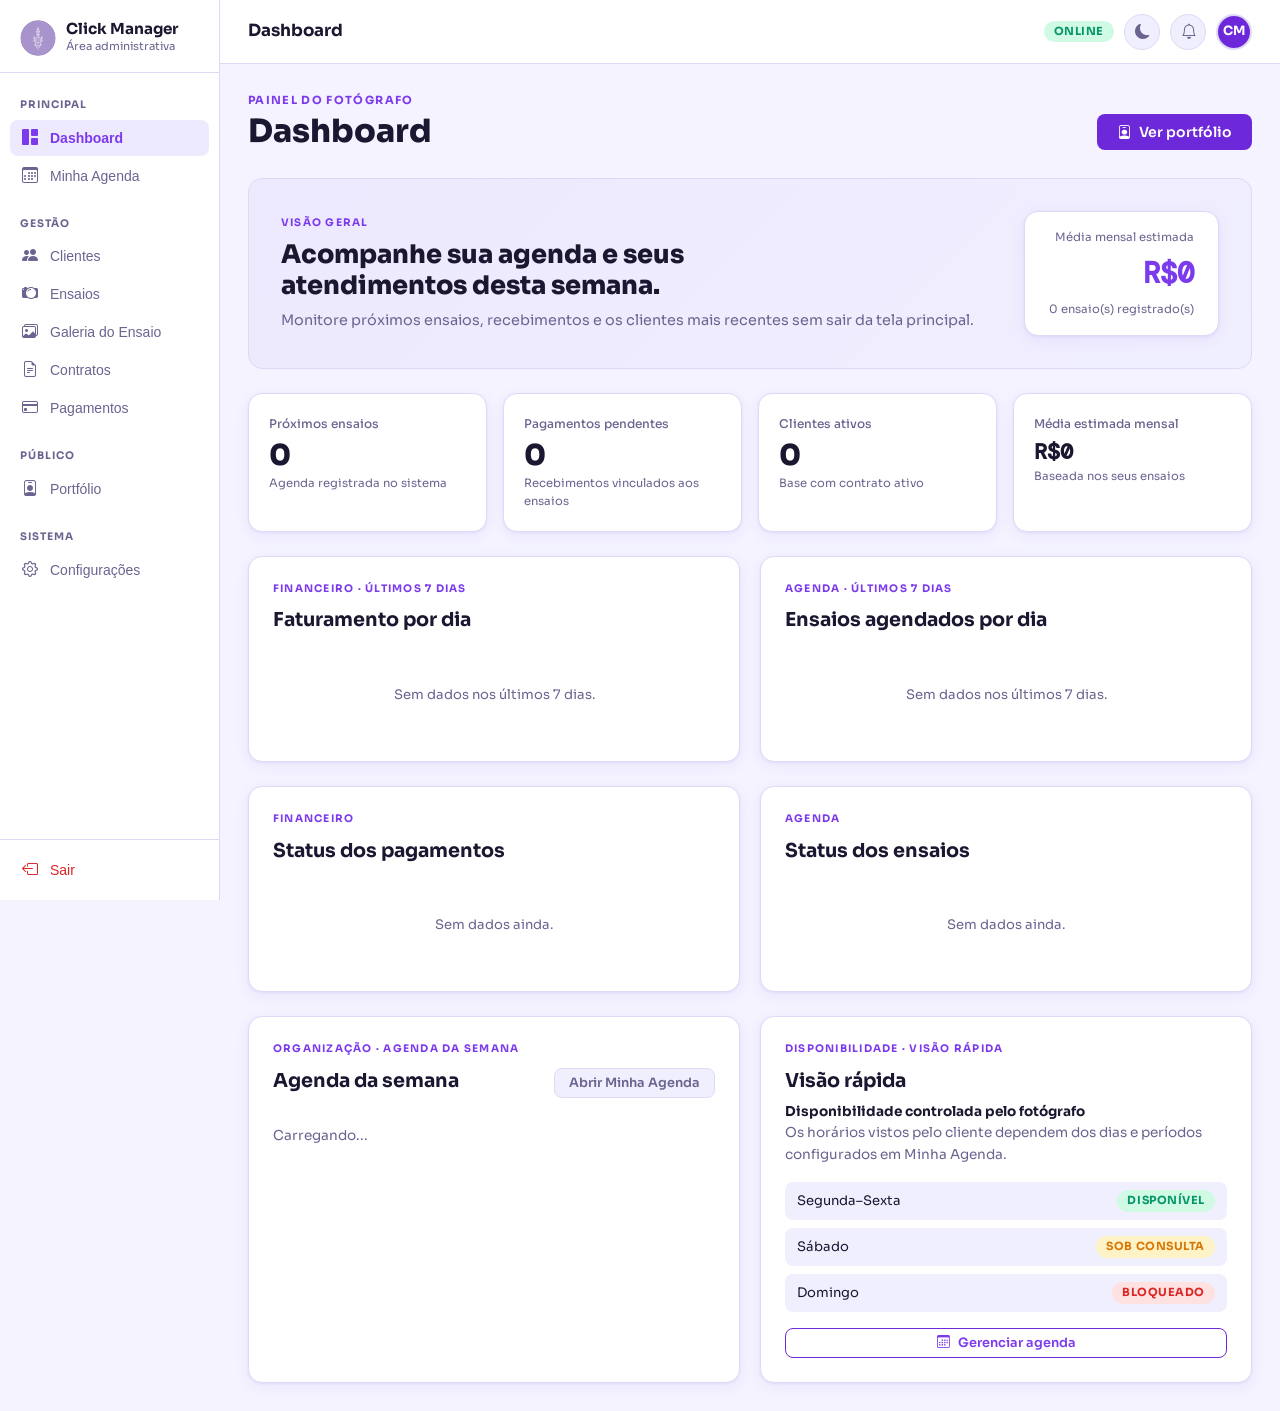
==== commit 09f0d027: "Bota grafico no dashboard, marca nova e resolve fotos que sumiam Icone e marca: - Icone circular lav" ====
--- a/clickmanager-v2/app.html
+++ b/clickmanager-v2/app.html
@@ -4,12 +4,12 @@
   <meta charset="UTF-8" />
   <meta name="viewport" content="width=device-width, initial-scale=1.0" />
   <title>Click Manager | Dashboard</title>
-  <link rel="icon" href="/icons/favicon.ico" />
-  <link rel="icon" type="image/svg+xml" sizes="32x32" href="/icons/favicon-32x32.svg" />
-  <link rel="icon" type="image/png" sizes="16x16" href="/icons/favicon-16x16.png" />
-  <link rel="apple-touch-icon" sizes="180x180" href="/icons/apple-touch-icon.png" />
-  <link rel="icon" type="image/png" sizes="192x192" href="/icons/android-chrome-192x192.png" />
-  <link rel="icon" type="image/png" sizes="512x512" href="/icons/android-chrome-512x512.png" />
+  <link rel="icon" href="icons/favicon.ico" />
+  <link rel="icon" type="image/svg+xml" sizes="32x32" href="icons/faviconsvg.svg" />
+  <link rel="icon" type="image/png" sizes="16x16" href="icons/favicon-16x16.png" />
+  <link rel="apple-touch-icon" sizes="180x180" href="icons/apple-touch-icon.png" />
+  <link rel="icon" type="image/png" sizes="192x192" href="icons/android-chrome-192x192.png" />
+  <link rel="icon" type="image/png" sizes="512x512" href="icons/android-chrome-512x512.png" />
   <link rel="stylesheet" href="https://cdn.jsdelivr.net/npm/bootstrap-icons@1.11.3/font/bootstrap-icons.min.css" />
   <style>
 /* ============================================================
@@ -133,7 +133,8 @@
 .sidebar-brand .brand-icon {
   width: 36px; height: 36px;
   background: var(--accent);
-  border-radius: 10px;
+  border-radius: 50%;
+  overflow: hidden;
   display: flex; align-items: center; justify-content: center;
   color: #fff;
   font-size: 1.1rem;
@@ -426,6 +427,59 @@
 /* ---------- TWO-COL GRID ---------- */
 .two-col { display: grid; grid-template-columns: 1fr 1fr; gap: 20px; }
 @media (max-width: 900px) { .two-col { grid-template-columns: 1fr; } }
+
+/* ---------- CHARTS (dashboard) ---------- */
+.viz-wrap {
+  --viz-grid:   var(--border);
+  --viz-ink:    var(--text);
+  --viz-muted:  var(--text2);
+  --viz-good:   var(--success);
+  --viz-warn:   var(--warning);
+  --viz-bad:    var(--danger);
+  position: relative;
+}
+.viz-empty { padding: 32px 0; text-align: center; color: var(--text2); font-size: .82rem; }
+.viz-svg { width: 100%; height: auto; overflow: visible; }
+.viz-svg text { font-family: var(--font); fill: var(--viz-muted); font-size: 11px; }
+.viz-gridline { stroke: var(--viz-grid); stroke-width: 1; shape-rendering: crispEdges; }
+.viz-axis-label { fill: var(--viz-muted); }
+.viz-line { fill: none; stroke: var(--accent-text); stroke-width: 2; stroke-linecap: round; stroke-linejoin: round; }
+.viz-area { fill: var(--accent-text); opacity: .1; }
+.viz-dot { fill: var(--accent-text); stroke: var(--surface); stroke-width: 2; }
+.viz-bar { fill: var(--accent-text); cursor: pointer; transition: opacity .15s; }
+.viz-bar:hover, .viz-bar.is-active { opacity: .75; }
+.viz-hit { fill: transparent; cursor: pointer; }
+.viz-crosshair { stroke: var(--viz-muted); stroke-width: 1; stroke-dasharray: 3 3; opacity: 0; pointer-events: none; }
+.viz-donut-seg { cursor: pointer; transition: opacity .15s, stroke-width .15s; }
+.viz-donut-seg:hover, .viz-donut-seg.is-active { opacity: .85; }
+
+.viz-tooltip {
+  position: absolute;
+  pointer-events: none;
+  background: var(--text);
+  color: var(--surface);
+  border-radius: 8px;
+  padding: 8px 12px;
+  font-size: .78rem;
+  line-height: 1.5;
+  box-shadow: var(--shadow-lg);
+  opacity: 0;
+  transform: translate(-50%, calc(-100% - 10px));
+  transition: opacity .1s;
+  z-index: 20;
+  white-space: nowrap;
+}
+.viz-tooltip.show { opacity: 1; }
+.viz-tooltip .viz-tt-value { font-weight: 700; }
+.viz-tooltip .viz-tt-row { display: flex; align-items: center; gap: 6px; }
+.viz-tooltip .viz-tt-key { width: 8px; height: 8px; border-radius: 50%; flex-shrink: 0; }
+
+.viz-legend { display: flex; flex-wrap: wrap; gap: 14px; margin-top: 14px; }
+.viz-legend-item { display: flex; align-items: center; gap: 6px; font-size: .78rem; color: var(--text2); }
+.viz-legend-swatch { width: 10px; height: 10px; border-radius: 3px; flex-shrink: 0; }
+
+.viz-donut-center-value { font-size: 1.5rem; font-weight: 800; fill: var(--viz-ink); font-family: var(--font-mono); }
+.viz-donut-center-label { font-size: .68rem; fill: var(--viz-muted); }
 
 /* ---------- ENSAIO / CLIENT LIST ITEM ---------- */
 .list-item {
@@ -1440,7 +1494,7 @@
   ══════════════════════════════════════════ -->
   <aside class="sidebar" id="sidebar">
     <div class="sidebar-brand">
-      <div class="brand-icon logo-image"><img src="/icons/logo.svg" alt="Click Manager logo"/></div>
+      <div class="brand-icon logo-image"><img src="icons/logo.svg" alt="Click Manager logo"/></div>
       <div>
         <div class="brand-text">Click Manager</div>
         <div class="brand-sub">Área administrativa</div>
@@ -1552,6 +1606,34 @@
           <div class="stat-label">Média estimada mensal</div>
           <div class="stat-value" id="statMedia" style="font-size:1.4rem;font-family:var(--font-mono)">—</div>
           <div class="stat-sub">Baseada nos seus ensaios</div>
+        </div>
+      </div>
+
+      <!-- GRÁFICOS: faturamento + ensaios por dia -->
+      <div class="two-col" style="margin-bottom:24px">
+        <div class="card">
+          <div class="card-label">Financeiro · Últimos 7 dias</div>
+          <div class="card-title" style="margin-bottom:16px">Faturamento por dia</div>
+          <div class="viz-wrap" id="vizFaturamento"></div>
+        </div>
+        <div class="card">
+          <div class="card-label">Agenda · Últimos 7 dias</div>
+          <div class="card-title" style="margin-bottom:16px">Ensaios agendados por dia</div>
+          <div class="viz-wrap" id="vizEnsaiosDia"></div>
+        </div>
+      </div>
+
+      <!-- GRÁFICOS: status -->
+      <div class="two-col" style="margin-bottom:24px">
+        <div class="card">
+          <div class="card-label">Financeiro</div>
+          <div class="card-title" style="margin-bottom:16px">Status dos pagamentos</div>
+          <div class="viz-wrap" id="vizStatusPagamentos"></div>
+        </div>
+        <div class="card">
+          <div class="card-label">Agenda</div>
+          <div class="card-title" style="margin-bottom:16px">Status dos ensaios</div>
+          <div class="viz-wrap" id="vizStatusEnsaios"></div>
         </div>
       </div>
 
@@ -1743,15 +1825,23 @@
       <div class="page-eyebrow">Entrega</div>
       <div class="page-header-row">
         <h1 class="page-title" style="margin:0">Galeria do Ensaio</h1>
-        <button class="btn btn-primary" id="btnEnviarImagens"><i class="bi bi-upload"></i> Enviar imagens</button>
+        <div style="display:flex;gap:10px;flex-wrap:wrap">
+          <button class="btn btn-ghost" id="btnCompartilharGaleria"><i class="bi bi-share"></i> Compartilhar</button>
+          <button class="btn btn-primary" id="btnEnviarImagens"><i class="bi bi-upload"></i> Enviar imagens</button>
+        </div>
       </div>
+
+      <div class="card" style="margin-bottom:16px">
+        <label class="form-label" for="galeriaEnsaioAtual">Ensaio</label>
+        <select class="form-select" id="galeriaEnsaioAtual"><option value="">Selecione um ensaio</option></select>
+      </div>
+
       <div class="card" id="galeriaEmptyCard" style="text-align:center;padding:48px">
         <i class="bi bi-images" style="font-size:3rem;color:var(--text2);margin-bottom:16px;display:block"></i>
         <div class="card-title" id="galeriaEmptyTitle">Nenhuma imagem ainda</div>
-        <p id="galeriaEmptyText" style="color:var(--text2);font-size:.875rem;margin-bottom:20px">Envie suas fotos para começar a montar a vitrine pública do fotógrafo.</p>
+        <p id="galeriaEmptyText" style="color:var(--text2);font-size:.875rem;margin-bottom:20px">Selecione um ensaio acima e envie as fotos para montar a galeria de entrega ao cliente.</p>
         <div style="display:flex;gap:10px;justify-content:center;flex-wrap:wrap">
           <button class="btn btn-primary" id="btnFazerUpload"><i class="bi bi-upload"></i> Fazer upload</button>
-          <button class="btn btn-ghost" id="btnMarcarEnsaio" data-goto="ensaios" style="display:none"><i class="bi bi-calendar-plus"></i> Marcar ensaio</button>
         </div>
       </div>
       <div id="galeriaGrid" style="display:grid;grid-template-columns:repeat(auto-fill,minmax(160px,1fr));gap:12px;display:none"></div>
@@ -1827,16 +1917,16 @@
     <!-- ═══ PAGE: PORTFÓLIO ═══ -->
     <div class="page" id="page-portfolio" data-title="Portfólio Público">
       <!-- HEADER BANNER -->
-      <div style="background:linear-gradient(135deg,var(--accent) 0%,#4338ca 100%);border-radius:var(--radius);padding:40px;margin-bottom:24px;color:#fff;display:flex;align-items:flex-start;gap:24px;flex-wrap:wrap">
+      <div id="portfolioBanner" style="background:linear-gradient(135deg,var(--accent) 0%,#4338ca 100%);border-radius:var(--radius);padding:40px;margin-bottom:24px;color:#fff;display:flex;align-items:flex-start;gap:24px;flex-wrap:wrap;background-size:cover;background-position:center">
         <!-- Avatar -->
         <div id="portfolioAvatarContainer" style="flex-shrink:0">
-          <img id="portfolioAvatar" src="https://via.placeholder.com/120?text=Foto" alt="Foto do fotógrafo" style="width:120px;height:120px;border-radius:16px;border:3px solid rgba(255,255,255,.25);object-fit:cover;background:rgba(255,255,255,.1)">
+          <img id="portfolioAvatar" src="icons/avatar-placeholder.png" alt="Foto do fotógrafo" style="width:120px;height:120px;border-radius:16px;border:3px solid rgba(255,255,255,.25);object-fit:cover;background:rgba(255,255,255,.1)">
         </div>
         
         <!-- Info -->
         <div style="flex:1;min-width:280px">
           <button class="btn" style="background:rgba(255,255,255,.15);color:#fff;border:1px solid rgba(255,255,255,.3);margin-bottom:16px">
-            <i class="bi bi-camera-fill"></i> Click Manager
+            <img src="icons/logo.svg" alt="" style="width:16px;height:16px;object-fit:contain"/> Click Manager
           </button>
           <div style="font-size:.7rem;text-transform:uppercase;letter-spacing:.1em;opacity:.8;margin-bottom:4px">Portfólio Público</div>
           <h2 id="portfolioNome" style="font-size:2rem;font-weight:800;margin-bottom:8px">—</h2>
@@ -1857,14 +1947,14 @@
         <div class="card-label">Gerenciamento</div>
         <div style="display:flex;align-items:center;justify-content:space-between;margin-bottom:16px">
           <div class="card-title" style="margin:0">Editar portfólio</div>
-          <span style="font-size:.8rem;color:var(--text2)">0 imagens</span>
+          <span style="font-size:.8rem;color:var(--text2)" id="portfolioCount">0 imagens</span>
         </div>
         <p style="font-size:.82rem;color:var(--text2);margin-bottom:16px">
           Faça upload das suas imagens em alta qualidade e arraste os cards para definir a ordem de exibição.
         </p>
         <div style="display:flex;gap:12px;flex-wrap:wrap">
           <div style="flex:1;padding:16px;border:1.5px dashed var(--border);border-radius:var(--radius-sm);cursor:pointer" id="uploadArea">
-            <strong style="font-size:.875rem">Enviar imagens</strong>
+            <strong style="font-size:.875rem" id="uploadAreaLabel">Enviar imagens</strong>
             <p style="font-size:.78rem;color:var(--text2);margin-top:4px">Selecione arquivos JPG, PNG ou WEBP para publicar no portfólio.</p>
           </div>
           <button class="btn btn-ghost" id="btnLimparPortfolio">Limpar portfólio</button>
@@ -1917,20 +2007,58 @@
           <div class="form-group"><label class="form-label">Instagram</label><input id="confInstagram" class="form-control" placeholder="@seuinstagram" /></div>
           <div class="form-group"><label class="form-label">Bio</label><textarea id="confBio" class="form-control" rows="3" placeholder="Conte sua história..."></textarea></div>
           <button id="btnSalvarPerfil" class="btn btn-primary">Salvar perfil</button>
+
+          <div style="border-top:1px solid var(--border);margin-top:20px;padding-top:16px">
+            <label class="form-label">Senha</label>
+            <div style="display:flex;align-items:center;justify-content:space-between;gap:12px">
+              <span style="letter-spacing:3px;color:var(--text2);font-size:.9rem">••••••••</span>
+              <button type="button" id="btnAbrirAlterarSenha" class="btn btn-outline btn-sm">Alterar</button>
+            </div>
+            <div id="senhaExpandida" style="display:none;margin-top:14px">
+              <div class="form-group"><label class="form-label">Senha atual</label><input type="password" id="senhaAtual" class="form-control" placeholder="••••••••" autocomplete="current-password"/></div>
+              <div class="form-group"><label class="form-label">Nova senha</label><input type="password" id="senhaNova" class="form-control" placeholder="Mínimo 8 caracteres" autocomplete="new-password"/></div>
+              <div class="form-group"><label class="form-label">Confirmar nova senha</label><input type="password" id="senhaNovaConfirma" class="form-control" placeholder="Repita a nova senha" autocomplete="new-password"/></div>
+              <div id="senhaErro" style="display:none;color:var(--danger);font-size:.82rem;margin-bottom:8px"></div>
+              <div style="display:flex;gap:8px">
+                <button type="button" id="btnSalvarNovaSenha" class="btn btn-outline btn-sm">Salvar nova senha</button>
+                <button type="button" id="btnCancelarAlterarSenha" class="btn btn-ghost btn-sm">Cancelar</button>
+              </div>
+            </div>
+          </div>
         </div>
         <div class="card">
-          <div class="card-label">Aparência</div>
-          <div class="card-title" style="margin-bottom:16px">Tema do sistema</div>
-          <p style="font-size:.875rem;color:var(--text2);margin-bottom:16px">Escolha o tema de cores do sistema.</p>
-          <div style="display:flex;flex-direction:column;gap:8px">
-            <button class="btn btn-ghost btn-sm" id="setLight" style="justify-content:flex-start;gap:10px;padding:8px 14px;font-size:.84rem">
-              <i class="bi bi-sun-fill" style="color:#f59e0b"></i> Tema claro
+          <div class="card-label">Portfólio</div>
+          <div class="card-title" style="margin-bottom:16px">Banner do portfólio</div>
+          <p style="font-size:.82rem;color:var(--text2);margin-bottom:14px">Escolha um estilo pronto ou envie sua própria imagem para o topo do seu portfólio público.</p>
+          <div id="bannerPresets" style="display:flex;gap:10px;flex-wrap:wrap;margin-bottom:16px">
+            <button type="button" class="banner-preset-swatch" data-preset="flores" style="width:64px;height:64px;border-radius:12px;border:2px solid transparent;cursor:pointer;background:url('icons/banners/flores.jpg') center/cover no-repeat,linear-gradient(135deg,#f7d9d0 0%,#c97b8b 100%)" title="Flores"></button>
+            <button type="button" class="banner-preset-swatch" data-preset="ceu" style="width:64px;height:64px;border-radius:12px;border:2px solid transparent;cursor:pointer;background:url('icons/banners/ceu.jpg') center/cover no-repeat,linear-gradient(135deg,#cdd7ea 0%,#8fa3c9 100%)" title="Céu"></button>
+            <button type="button" class="banner-preset-swatch" data-preset="vintage" style="width:64px;height:64px;border-radius:12px;border:2px solid transparent;cursor:pointer;background:url('icons/banners/vintage.jpg') center/cover no-repeat,linear-gradient(135deg,#d9b7a0 0%,#8a5a45 100%)" title="Vintage"></button>
+            <button type="button" class="banner-preset-swatch" data-preset="estrelas" style="width:64px;height:64px;border-radius:12px;border:2px solid transparent;cursor:pointer;background:url('icons/banners/estrelas.jpg') center/cover no-repeat,linear-gradient(135deg,#efe6d3 0%,#c9a86a 100%)" title="Estrelas"></button>
+          </div>
+          <div style="display:flex;gap:8px;flex-wrap:wrap;align-items:center">
+            <label for="bannerImagemInput" class="btn btn-outline btn-sm" style="cursor:pointer;display:inline-flex;align-items:center;gap:6px">
+              <i class="bi bi-image"></i> Enviar imagem personalizada
+            </label>
+            <button id="btnRemoverBannerImagem" class="btn btn-ghost btn-sm" style="color:var(--danger);display:none">
+              <i class="bi bi-trash"></i> Remover imagem
             </button>
-            <button class="btn btn-ghost btn-sm" id="setDark" style="justify-content:flex-start;gap:10px;padding:8px 14px;font-size:.84rem">
-              <i class="bi bi-moon-fill" style="color:var(--accent-text)"></i> Tema escuro
-            </button>
+            <input type="file" id="bannerImagemInput" accept="image/jpeg,image/png,image/webp" style="display:none">
           </div>
+          <div style="font-size:.78rem;color:var(--text2);margin-top:8px">JPG, PNG ou WEBP · máx. 2 MB</div>
         </div>
+      </div>
+
+      <div class="card" style="border-color:var(--danger);margin-top:20px">
+        <div class="card-label" style="color:var(--danger)">Zona de risco</div>
+        <div class="card-title" style="margin-bottom:8px">Excluir conta</div>
+        <p style="font-size:.875rem;color:var(--text2);margin-bottom:16px">
+          Remove permanentemente sua conta, clientes, ensaios, contratos, pagamentos e imagens. Essa ação não pode ser desfeita.
+          Veja como tratamos seus dados na <a href="politica-privacidade.html" target="_blank">Política de Privacidade</a>.
+        </p>
+        <button class="btn btn-ghost" id="btnAbrirExcluirConta" style="color:var(--danger);border-color:var(--danger)">
+          <i class="bi bi-trash"></i> Excluir minha conta
+        </button>
       </div>
     </div>
 
@@ -1996,6 +2124,7 @@
     </div>
     <div class="form-group"><label class="form-label">Nome *</label><input class="form-control" id="clienteNome" placeholder="Nome completo" /></div>
     <div class="form-group"><label class="form-label">E-mail *</label><input class="form-control" id="clienteEmail" placeholder="email@exemplo.com" /></div>
+    <div class="form-group"><label class="form-label">Telefone</label><input class="form-control" id="clienteTelefone" placeholder="(11) 99999-9999" /></div>
     <div class="form-group">
       <label class="form-label">Tipo de ensaio</label>
       <select class="form-select" id="clienteTipo">
@@ -2110,6 +2239,53 @@
   </div>
 </div>
 
+<!-- Modal: Compartilhar Galeria -->
+<div class="modal-overlay" id="modalGaleriaLink">
+  <div class="modal">
+    <div class="modal-header">
+      <div class="modal-title">Compartilhar galeria</div>
+      <button class="btn-icon" data-modal-close="modalGaleriaLink"><i class="bi bi-x-lg"></i></button>
+    </div>
+    <p style="font-size:.82rem;color:var(--text2);margin-bottom:16px">
+      Qualquer pessoa com este link consegue ver e baixar as fotos do ensaio, sem precisar de login.
+    </p>
+    <div class="form-group" id="galeriaLinkAtivoGroup" style="display:none">
+      <label class="form-label">Link público</label>
+      <div style="display:flex;gap:8px">
+        <input type="text" class="form-control" id="galeriaLinkUrl" readonly/>
+        <button class="btn btn-ghost" id="btnCopiarLinkGaleria"><i class="bi bi-clipboard"></i></button>
+      </div>
+    </div>
+    <p id="galeriaLinkInativoMsg" style="font-size:.82rem;color:var(--text2);margin-bottom:16px">Este ensaio ainda não tem um link ativo.</p>
+    <div style="display:flex;gap:10px;justify-content:flex-end;margin-top:16px">
+      <button class="btn btn-ghost" id="btnRevogarLinkGaleria" style="display:none;color:var(--danger)">Revogar link</button>
+      <button class="btn btn-primary" id="btnGerarLinkGaleria">Gerar link</button>
+    </div>
+  </div>
+</div>
+
+<!-- Modal: Excluir Conta (LGPD) -->
+<div class="modal-overlay" id="modalExcluirConta">
+  <div class="modal">
+    <div class="modal-header">
+      <div class="modal-title" style="color:var(--danger)">Excluir conta</div>
+      <button class="btn-icon" data-modal-close="modalExcluirConta"><i class="bi bi-x-lg"></i></button>
+    </div>
+    <p style="font-size:.85rem;color:var(--text2);margin-bottom:16px">
+      Esta ação apaga <strong>permanentemente</strong> sua conta e todos os clientes, ensaios, contratos, pagamentos e imagens associados. Não é possível desfazer.
+    </p>
+    <div class="form-group">
+      <label class="form-label">Confirme sua senha para continuar</label>
+      <input type="password" class="form-control" id="excluirContaSenha" placeholder="••••••••" autocomplete="current-password"/>
+    </div>
+    <div id="excluirContaErro" style="display:none;color:var(--danger);font-size:.82rem;margin-bottom:8px"></div>
+    <div style="display:flex;gap:10px;justify-content:flex-end;margin-top:16px">
+      <button class="btn btn-ghost" data-modal-close="modalExcluirConta">Cancelar</button>
+      <button class="btn" id="btnConfirmarExcluirConta" style="background:var(--danger);color:#fff">Excluir permanentemente</button>
+    </div>
+  </div>
+</div>
+
 <!-- TOAST CONTAINER -->
 <div class="toast-container" id="toastContainer"></div>
 
@@ -2146,7 +2322,9 @@
 /* ============================================================
    CONFIG
    ============================================================ */
-var API = "http://localhost:5000/api";
+var API = (["localhost","127.0.0.1",""].indexOf(location.hostname) >= 0)
+  ? "http://localhost:5000/api"
+  : "https://clickmanager-api-production.up.railway.app/api";
 
 /* ============================================================
    1. TEMA CLARO / ESCURO  (corrigido)
@@ -2317,6 +2495,317 @@
   }
 
   loadDashboard();
+})();
+
+/* ============================================================
+   4a-2. GRÁFICOS DO DASHBOARD — faturamento, ensaios por dia,
+   status de pagamentos e de ensaios. SVG desenhado à mão (sem
+   dependência externa), com hover/tooltip acessível.
+   ============================================================ */
+(function initDashboardCharts() {
+  document.addEventListener("pagechange", function (e) {
+    if (e.detail.page !== "dashboard") return;
+    loadCharts();
+  });
+
+  function authHeaders() {
+    var token = localStorage.getItem("cm-token");
+    return token ? { "Authorization": "Bearer " + token } : {};
+  }
+
+  function cssVar(name) {
+    return getComputedStyle(document.documentElement).getPropertyValue(name).trim();
+  }
+
+  function fmtBRL(v) {
+    return "R$ " + (v || 0).toLocaleString("pt-BR", { minimumFractionDigits: 2, maximumFractionDigits: 2 });
+  }
+
+  // ── Tooltip (compartilhado por todos os gráficos) ──────────
+  var tooltip = document.createElement("div");
+  tooltip.className = "viz-tooltip";
+  document.body.appendChild(tooltip);
+
+  function showTooltip(x, y, rowsHtml) {
+    tooltip.innerHTML = "";
+    rowsHtml.forEach(function (row) {
+      var div = document.createElement("div");
+      div.className = "viz-tt-row";
+      if (row.color) {
+        var key = document.createElement("span");
+        key.className = "viz-tt-key";
+        key.style.background = row.color;
+        div.appendChild(key);
+      }
+      var label = document.createTextNode(row.label + ": ");
+      var strong = document.createElement("span");
+      strong.className = "viz-tt-value";
+      strong.textContent = row.value;
+      div.appendChild(label);
+      div.appendChild(strong);
+      tooltip.appendChild(div);
+    });
+    tooltip.style.left = x + "px";
+    tooltip.style.top  = y + "px";
+    tooltip.classList.add("show");
+  }
+  function hideTooltip() { tooltip.classList.remove("show"); }
+
+  // ── Datas: últimos 7 dias (hoje incluso) ───────────────────
+  function last7Days() {
+    var days = [];
+    for (var i = 6; i >= 0; i--) {
+      var d = new Date();
+      d.setHours(0,0,0,0);
+      d.setDate(d.getDate() - i);
+      days.push(d);
+    }
+    return days;
+  }
+  function dateKey(d) {
+    return d.getFullYear() + "-" + String(d.getMonth()+1).padStart(2,"0") + "-" + String(d.getDate()).padStart(2,"0");
+  }
+  function dayLabel(d) { return String(d.getDate()).padStart(2,"0") + "/" + String(d.getMonth()+1).padStart(2,"0"); }
+
+  function aggregateByDay(items, dateField, valueFn, filterFn) {
+    var days = last7Days();
+    var map = {};
+    days.forEach(function (d) { map[dateKey(d)] = 0; });
+    items.forEach(function (it) {
+      if (filterFn && !filterFn(it)) return;
+      var key = (it[dateField] || "").slice(0, 10);
+      if (key in map) map[key] += valueFn(it);
+    });
+    return days.map(function (d) { return { label: dayLabel(d), value: map[dateKey(d)] }; });
+  }
+
+  function aggregateStatus(items, field, order, colorVars) {
+    var counts = {};
+    items.forEach(function (it) {
+      var v = it[field] || "—";
+      counts[v] = (counts[v] || 0) + 1;
+    });
+    return order
+      .filter(function (k) { return counts[k] > 0; })
+      .map(function (k) { return { label: k, value: counts[k], color: cssVar(colorVars[k]) }; });
+  }
+
+  // ── Gráfico de linha (com área) ─────────────────────────────
+  function renderLine(containerId, data, valueFmt) {
+    var el = document.getElementById(containerId);
+    if (!el) return;
+    var total = data.reduce(function (a, d) { return a + d.value; }, 0);
+    if (total === 0) { el.innerHTML = '<div class="viz-empty">Sem dados nos últimos 7 dias.</div>'; return; }
+
+    var W = 560, H = 200, padL = 8, padR = 8, padT = 16, padB = 28;
+    var innerW = W - padL - padR, innerH = H - padT - padB;
+    var maxVal = Math.max.apply(null, data.map(function (d) { return d.value; })) || 1;
+    var stepX = innerW / (data.length - 1);
+
+    function xAt(i) { return padL + i * stepX; }
+    function yAt(v) { return padT + innerH - (v / maxVal) * innerH; }
+
+    var linePts = data.map(function (d, i) { return xAt(i) + "," + yAt(d.value); }).join(" ");
+    var areaPath = "M" + xAt(0) + "," + (padT + innerH) +
+      " " + data.map(function (d, i) { return "L" + xAt(i) + "," + yAt(d.value); }).join(" ") +
+      " L" + xAt(data.length - 1) + "," + (padT + innerH) + " Z";
+
+    var gridLines = "";
+    for (var g = 0; g <= 3; g++) {
+      var gy = padT + (innerH / 3) * g;
+      gridLines += '<line class="viz-gridline" x1="' + padL + '" x2="' + (W - padR) + '" y1="' + gy + '" y2="' + gy + '"/>';
+    }
+
+    var labels = data.map(function (d, i) {
+      if (i % 2 !== 0 && i !== data.length - 1) return "";
+      return '<text class="viz-axis-label" x="' + xAt(i) + '" y="' + (H - 6) + '" text-anchor="middle">' + d.label + '</text>';
+    }).join("");
+
+    var last = data[data.length - 1];
+    var lastLabel = '<text x="' + xAt(data.length-1) + '" y="' + (yAt(last.value) - 12) + '" text-anchor="end" style="fill:var(--text);font-weight:700;font-size:12px">' + valueFmt(last.value) + '</text>';
+
+    var dots = data.map(function (d, i) {
+      return '<circle class="viz-dot" cx="' + xAt(i) + '" cy="' + yAt(d.value) + '" r="4" opacity="0"/>';
+    }).join("");
+
+    var hits = data.map(function (d, i) {
+      return '<rect class="viz-hit" data-i="' + i + '" x="' + (xAt(i) - stepX/2) + '" y="' + padT + '" width="' + stepX + '" height="' + innerH + '"/>';
+    }).join("");
+
+    el.innerHTML =
+      '<svg class="viz-svg" viewBox="0 0 ' + W + ' ' + H + '" preserveAspectRatio="xMidYMid meet">' +
+        gridLines +
+        '<path class="viz-area" d="' + areaPath + '"/>' +
+        '<polyline class="viz-line" points="' + linePts + '"/>' +
+        '<line class="viz-crosshair" id="' + containerId + 'Crosshair" x1="0" x2="0" y1="' + padT + '" y2="' + (padT+innerH) + '"/>' +
+        dots +
+        labels +
+        lastLabel +
+        hits +
+      '</svg>';
+
+    var svg = el.querySelector("svg");
+    var crosshair = el.querySelector("#" + containerId + "Crosshair");
+    var dotEls = el.querySelectorAll(".viz-dot");
+
+    el.querySelectorAll(".viz-hit").forEach(function (hit) {
+      hit.addEventListener("pointermove", function (ev) {
+        var i = parseInt(hit.getAttribute("data-i"), 10);
+        var d = data[i];
+        crosshair.setAttribute("x1", xAt(i)); crosshair.setAttribute("x2", xAt(i));
+        crosshair.style.opacity = 1;
+        dotEls.forEach(function (dot, di) { dot.setAttribute("opacity", di === i ? 1 : 0); });
+        var rect = svg.getBoundingClientRect();
+        var scale = rect.width / W;
+        showTooltip(rect.left + xAt(i) * scale, rect.top + yAt(d.value) * scale + window.scrollY, [
+          { label: d.label, value: valueFmt(d.value), color: cssVar("--accent-text") }
+        ]);
+      });
+      hit.addEventListener("pointerleave", function () {
+        crosshair.style.opacity = 0;
+        dotEls.forEach(function (dot) { dot.setAttribute("opacity", 0); });
+        hideTooltip();
+      });
+    });
+  }
+
+  // ── Gráfico de barras ────────────────────────────────────────
+  function renderBar(containerId, data, valueFmt) {
+    var el = document.getElementById(containerId);
+    if (!el) return;
+    var total = data.reduce(function (a, d) { return a + d.value; }, 0);
+    if (total === 0) { el.innerHTML = '<div class="viz-empty">Sem dados nos últimos 7 dias.</div>'; return; }
+
+    var W = 560, H = 200, padL = 8, padR = 8, padT = 16, padB = 28;
+    var innerW = W - padL - padR, innerH = H - padT - padB;
+    var maxVal = Math.max.apply(null, data.map(function (d) { return d.value; })) || 1;
+    var slot = innerW / data.length;
+    var barW = Math.min(24, slot * 0.5);
+
+    function yAt(v) { return padT + innerH - (v / maxVal) * innerH; }
+
+    var gridLines = "";
+    for (var g = 0; g <= 3; g++) {
+      var gy = padT + (innerH / 3) * g;
+      gridLines += '<line class="viz-gridline" x1="' + padL + '" x2="' + (W - padR) + '" y1="' + gy + '" y2="' + gy + '"/>';
+    }
+
+    var maxIdx = data.reduce(function (best, d, i) { return d.value > data[best].value ? i : best; }, 0);
+
+    var bars = data.map(function (d, i) {
+      var cx = padL + slot * i + slot / 2;
+      var barH = (d.value / maxVal) * innerH;
+      var y = padT + innerH - barH;
+      var r = Math.min(4, barH);
+      var label = (i === maxIdx && d.value > 0)
+        ? '<text x="' + cx + '" y="' + (y - 8) + '" text-anchor="middle" style="fill:var(--text);font-weight:700;font-size:12px">' + valueFmt(d.value) + '</text>'
+        : "";
+      return '<rect class="viz-bar" data-i="' + i + '" x="' + (cx - barW/2) + '" y="' + y + '" width="' + barW + '" height="' + Math.max(barH,1) + '" rx="' + r + '"/>' + label;
+    }).join("");
+
+    var labels = data.map(function (d, i) {
+      var cx = padL + slot * i + slot / 2;
+      return '<text class="viz-axis-label" x="' + cx + '" y="' + (H - 6) + '" text-anchor="middle">' + d.label + '</text>';
+    }).join("");
+
+    el.innerHTML = '<svg class="viz-svg" viewBox="0 0 ' + W + ' ' + H + '" preserveAspectRatio="xMidYMid meet">' + gridLines + bars + labels + '</svg>';
+
+    var svg = el.querySelector("svg");
+    el.querySelectorAll(".viz-bar").forEach(function (bar) {
+      bar.addEventListener("pointerenter", function () {
+        bar.classList.add("is-active");
+        var i = parseInt(bar.getAttribute("data-i"), 10);
+        var d = data[i];
+        var rect = svg.getBoundingClientRect();
+        var scale = rect.width / W;
+        var bx = parseFloat(bar.getAttribute("x")) + barW/2;
+        var by = parseFloat(bar.getAttribute("y"));
+        showTooltip(rect.left + bx * scale, rect.top + by * scale + window.scrollY, [
+          { label: d.label, value: valueFmt(d.value), color: cssVar("--accent-text") }
+        ]);
+      });
+      bar.addEventListener("pointerleave", function () { bar.classList.remove("is-active"); hideTooltip(); });
+    });
+  }
+
+  // ── Donut ────────────────────────────────────────────────────
+  function renderDonut(containerId, data, centerLabel) {
+    var el = document.getElementById(containerId);
+    if (!el) return;
+    var total = data.reduce(function (a, d) { return a + d.value; }, 0);
+    if (total === 0) { el.innerHTML = '<div class="viz-empty">Sem dados ainda.</div>'; return; }
+
+    var size = 180, cx = size/2, cy = size/2, r = 62, strokeW = 22;
+    var circumference = 2 * Math.PI * r;
+    var gapDeg = 3; // pequeno respiro entre segmentos (spacer, não borda)
+    var offset = 0;
+
+    var segs = data.map(function (d, i) {
+      var frac = d.value / total;
+      var segLen = Math.max(circumference * frac - gapDeg, 1);
+      var dasharray = segLen + " " + (circumference - segLen);
+      var rotate = (offset / circumference) * 360 - 90;
+      offset += circumference * frac;
+      return '<circle class="viz-donut-seg" data-i="' + i + '" cx="' + cx + '" cy="' + cy + '" r="' + r + '" ' +
+        'fill="none" stroke="' + d.color + '" stroke-width="' + strokeW + '" stroke-dasharray="' + dasharray + '" ' +
+        'stroke-dashoffset="0" transform="rotate(' + rotate + ' ' + cx + ' ' + cy + ')" stroke-linecap="butt"/>';
+    }).join("");
+
+    var legend = data.map(function (d) {
+      return '<div class="viz-legend-item"><span class="viz-legend-swatch" style="background:' + d.color + '"></span>' + d.label + ' · ' + d.value + '</div>';
+    }).join("");
+
+    el.innerHTML =
+      '<div style="display:flex;align-items:center;gap:20px;flex-wrap:wrap">' +
+        '<svg class="viz-svg" style="width:180px;height:180px;flex-shrink:0" viewBox="0 0 ' + size + ' ' + size + '">' +
+          segs +
+          '<text class="viz-donut-center-value" x="' + cx + '" y="' + (cy - 2) + '" text-anchor="middle">' + total + '</text>' +
+          '<text class="viz-donut-center-label" x="' + cx + '" y="' + (cy + 16) + '" text-anchor="middle">' + centerLabel + '</text>' +
+        '</svg>' +
+        '<div class="viz-legend" style="margin-top:0;flex-direction:column;gap:8px">' + legend + '</div>' +
+      '</div>';
+
+    var svg = el.querySelector("svg");
+    el.querySelectorAll(".viz-donut-seg").forEach(function (seg, i) {
+      seg.addEventListener("pointerenter", function (ev) {
+        seg.classList.add("is-active");
+        var d = data[i];
+        var pct = Math.round((d.value / total) * 100);
+        var rect = svg.getBoundingClientRect();
+        showTooltip(rect.left + rect.width/2, rect.top + window.scrollY - 6, [
+          { label: d.label, value: d.value + " (" + pct + "%)", color: d.color }
+        ]);
+      });
+      seg.addEventListener("pointerleave", function () { seg.classList.remove("is-active"); hideTooltip(); });
+    });
+  }
+
+  function loadCharts() {
+    var fetchEnsaios = fetch(API + "/ensaios", { headers: authHeaders() }).then(function (r) { return r.ok ? r.json() : []; }).catch(function () { return []; });
+    var fetchPagamentos = fetch(API + "/pagamentos", { headers: authHeaders() }).then(function (r) { return r.ok ? r.json() : []; }).catch(function () { return []; });
+
+    Promise.all([fetchEnsaios, fetchPagamentos]).then(function (results) {
+      var ensaios = results[0], pagamentos = results[1];
+
+      var faturamento = aggregateByDay(pagamentos, "dataPagamento",
+        function (p) { return parseFloat(p.valor) || 0; },
+        function (p) { return p.status === "Pago"; });
+      renderLine("vizFaturamento", faturamento, fmtBRL);
+
+      var ensaiosDia = aggregateByDay(ensaios, "dataHora", function () { return 1; }, null);
+      renderBar("vizEnsaiosDia", ensaiosDia, function (v) { return v + (v === 1 ? " ensaio" : " ensaios"); });
+
+      var statusPag = aggregateStatus(pagamentos, "status", ["Pago", "Pendente", "Cancelado"],
+        { "Pago": "--success", "Pendente": "--warning", "Cancelado": "--danger" });
+      renderDonut("vizStatusPagamentos", statusPag, "pagamentos");
+
+      var statusEns = aggregateStatus(ensaios, "status", ["Agendado", "Realizado", "Cancelado"],
+        { "Agendado": "--accent-text", "Realizado": "--success", "Cancelado": "--danger" });
+      renderDonut("vizStatusEnsaios", statusEns, "ensaios");
+    });
+  }
+
+  loadCharts();
 })();
 
 /* ============================================================
@@ -2555,7 +3044,7 @@
     .catch(function() {
       btn.disabled = false;
       btn.textContent = "Enviar solicitação";
-      showFormAlert("danger", "⚠️ Não foi possível conectar à API. Verifique se está rodando em localhost:5000.");
+      showFormAlert("danger", "⚠️ Não foi possível conectar ao servidor. Tente novamente em instantes.");
     });
   });
 
@@ -2735,10 +3224,68 @@
           (e.contrato ? '<span><i class="bi bi-file-text"></i>' + e.contrato + '</span>' : '') +
           '<span><i class="bi bi-currency-dollar"></i>' + fmtBRL(e.valor) + '</span>' +
           '<span class="badge ' + (statusPgto==="Pago"?"badge-success":"badge-warning") + '">' + statusPgto + '</span>' +
-        '</div>';
+          '<span class="badge">' + (e.status||"Agendado") + '</span>' +
+        '</div>' +
+        '<button class="btn btn-ghost btn-sm btn-editar-ensaio" data-id="' + e.id + '" style="margin-top:8px">Editar</button>';
       container.appendChild(el);
     });
   }
+
+  // ── Editar ensaio ────────────────────────────────────────
+  document.addEventListener("click", function (e) {
+    var btn = e.target.closest(".btn-editar-ensaio");
+    if (!btn) return;
+    var en = ensaiosTodos.find(function (x) { return x.id === parseInt(btn.dataset.id); });
+    if (!en) return;
+    var ex = document.getElementById("modalEditarEnsaio"); if (ex) ex.remove();
+    var m = document.createElement("div");
+    m.id = "modalEditarEnsaio"; m.className = "modal-overlay";
+    var dh = en.dataHora || "";
+    var dataVal = dh.slice(0, 16); // yyyy-MM-ddTHH:mm p/ datetime-local
+    m.innerHTML =
+      '<div class="modal">' +
+        '<div class="modal-header"><div class="modal-title">Editar ensaio</div>' +
+        '<button class="btn-icon" id="btnFecharEditEnsaio"><i class="bi bi-x-lg"></i></button></div>' +
+        '<div class="form-group"><label class="form-label">Título *</label><input class="form-control" id="editEnsaioTitulo" value="' + (en.titulo||"").replace(/"/g,"&quot;") + '" /></div>' +
+        '<div class="form-group"><label class="form-label">Data e hora *</label><input type="datetime-local" class="form-control" id="editEnsaioData" value="' + dataVal + '" /></div>' +
+        '<div class="form-group"><label class="form-label">Local</label><input class="form-control" id="editEnsaioLocal" value="' + (en.local||"").replace(/"/g,"&quot;") + '" /></div>' +
+        '<div class="form-group"><label class="form-label">Valor</label><input class="form-control" id="editEnsaioValor" value="' + (en.valor||0) + '" /></div>' +
+        '<div class="form-group"><label class="form-label">Status</label>' +
+        '<select class="form-select" id="editEnsaioStatus">' +
+          ['Agendado','Realizado','Cancelado'].map(function(s){ return '<option value="'+s+'"'+(en.status===s?' selected':'')+'>'+s+'</option>'; }).join("") +
+        '</select></div>' +
+        '<div style="display:flex;gap:10px;justify-content:flex-end">' +
+          '<button class="btn btn-ghost" id="btnCancelarEditEnsaio">Cancelar</button>' +
+          '<button class="btn btn-primary" id="btnSalvarEditEnsaio" data-id="' + en.id + '">Salvar</button>' +
+        '</div>' +
+      '</div>';
+    document.body.appendChild(m);
+    requestAnimationFrame(function () { m.classList.add("open"); });
+    m.querySelector("#btnFecharEditEnsaio").onclick = function () { m.remove(); };
+    m.querySelector("#btnCancelarEditEnsaio").onclick = function () { m.remove(); };
+    m.addEventListener("click", function (ev) { if (ev.target === m) m.remove(); });
+    m.querySelector("#btnSalvarEditEnsaio").addEventListener("click", function () {
+      var id = this.dataset.id;
+      var titulo = document.getElementById("editEnsaioTitulo").value.trim();
+      var dataHora = document.getElementById("editEnsaioData").value;
+      if (!titulo || !dataHora) { showToast("Preencha título e data.", "error"); return; }
+      var valorNum = parseFloat((document.getElementById("editEnsaioValor").value||"0").replace(",",".")) || 0;
+      this.disabled = true; this.textContent = "Salvando...";
+      fetch(API + "/ensaios/" + id, {
+        method: "PUT", headers: authHdr(),
+        body: JSON.stringify({
+          titulo: titulo,
+          dataHora: dataHora.length === 16 ? dataHora + ":00" : dataHora,
+          local: document.getElementById("editEnsaioLocal").value.trim(),
+          valor: valorNum,
+          status: document.getElementById("editEnsaioStatus").value
+        })
+      })
+      .then(function (r) { return r.ok ? r.json() : Promise.reject(r.status); })
+      .then(function () { m.remove(); showToast("Ensaio atualizado!", "success"); loadEnsaios(); })
+      .catch(function () { showToast("Erro ao atualizar ensaio.", "error"); });
+    });
+  });
 })();
 
 /* ============================================================
@@ -2787,7 +3334,7 @@
         '</div>' +
       '</div>';
     document.body.appendChild(m);
-    m.style.display = "flex";
+    requestAnimationFrame(function(){ m.classList.add("open"); });
     m.querySelector("#btnFecharEditCliente").onclick = function(){ m.remove(); };
     m.querySelector("#btnCancelarEditCliente").onclick = function(){ m.remove(); };
     m.addEventListener("click", function(e){ if(e.target===m) m.remove(); });
@@ -3125,41 +3672,94 @@
    10c2. GALERIA DO ENSAIO
    ============================================================ */
 (function initGaleria() {
+  var ensaioSelecionado = null;
+
   function carregarEnsaiosSelect(selId) {
     return fetch(API + "/ensaios", { headers: authHdr() })
       .then(function(r){ return r.ok ? r.json() : []; })
       .then(function(list) {
         var sel = document.getElementById(selId);
         if (sel) {
+          var valorAtual = sel.value;
           sel.innerHTML = '<option value="">Selecione o ensaio</option>' +
             list.map(function(e){ return '<option value="'+e.id+'">'+( e.titulo||"Ensaio #"+e.id )+' — '+(e.cliente||"")+'</option>'; }).join("");
+          if (valorAtual) sel.value = valorAtual;
         }
         return list;
       })
       .catch(function(err) { console.error("Erro carregando ensaios:", err); return []; });
   }
 
-  function atualizarGaleriaEmptyState() {
+  document.addEventListener("pagechange", function(e) {
+    if (e.detail.page !== "galeria") return;
+    carregarEnsaiosSelect("galeriaEnsaioAtual");
+    carregarEnsaiosSelect("galeriaEnsaioId");
+    atualizarEstadoGaleria();
+  });
+
+  document.addEventListener("change", function(e) {
+    if (e.target.id !== "galeriaEnsaioAtual") return;
+    ensaioSelecionado = e.target.value || null;
+    atualizarEstadoGaleria();
+  });
+
+  function atualizarEstadoGaleria() {
     var titleEl = document.getElementById("galeriaEmptyTitle");
-    var textEl = document.getElementById("galeriaEmptyText");
-    var uploadBtn = document.getElementById("btnFazerUpload");
-    var markBtn = document.getElementById("btnMarcarEnsaio");
-    if (!titleEl || !textEl || !uploadBtn || !markBtn) return;
-
-    carregarEnsaiosSelect("galeriaEnsaioId").then(function(list) {
-      if (!list || list.length === 0) {
-        titleEl.textContent = "Não há ensaios marcados";
-        textEl.textContent = "Crie um ensaio antes de enviar fotos para a galeria.";
-        uploadBtn.style.display = "none";
-        markBtn.style.display = "inline-flex";
-      } else {
-        titleEl.textContent = "Nenhuma imagem ainda";
-        textEl.textContent = "Envie suas fotos para começar a montar a vitrine pública do fotógrafo.";
-        uploadBtn.style.display = "inline-flex";
-        markBtn.style.display = "none";
-      }
+    var textEl  = document.getElementById("galeriaEmptyText");
+    var grid    = document.getElementById("galeriaGrid");
+    var empty   = document.getElementById("galeriaEmptyCard");
+    if (!titleEl || !textEl || !grid || !empty) return;
+
+    if (!ensaioSelecionado) {
+      empty.style.display = "block";
+      grid.style.display  = "none";
+      titleEl.textContent = "Selecione um ensaio";
+      textEl.textContent  = "Escolha um ensaio acima para ver ou enviar fotos da galeria de entrega.";
+      return;
+    }
+
+    fetch(API + "/galeria/" + ensaioSelecionado, { headers: authHdr() })
+      .then(function(r){ return r.ok ? r.json() : []; })
+      .then(function(imagens) { renderGaleriaGrid(Array.isArray(imagens) ? imagens : []); })
+      .catch(function() { renderGaleriaGrid([]); });
+  }
+
+  function renderGaleriaGrid(imagens) {
+    var titleEl = document.getElementById("galeriaEmptyTitle");
+    var textEl  = document.getElementById("galeriaEmptyText");
+    var grid    = document.getElementById("galeriaGrid");
+    var empty   = document.getElementById("galeriaEmptyCard");
+
+    if (imagens.length === 0) {
+      empty.style.display = "block";
+      grid.style.display  = "none";
+      titleEl.textContent = "Nenhuma imagem ainda";
+      textEl.textContent  = "Envie as fotos deste ensaio para montar a galeria de entrega ao cliente.";
+      return;
+    }
+
+    empty.style.display = "none";
+    grid.style.display  = "grid";
+    grid.innerHTML = "";
+    imagens.forEach(function(img) {
+      var url = img.url || img.Url;
+      var id  = img.id  || img.Id;
+      var div = document.createElement("div");
+      div.style.cssText = "position:relative;border-radius:var(--radius-sm);overflow:hidden;aspect-ratio:1;border:1px solid var(--border)";
+      div.innerHTML =
+        '<img src="' + url + '" style="width:100%;height:100%;object-fit:cover;display:block" alt=""/>' +
+        '<button class="btn-icon" style="position:absolute;top:6px;right:6px;background:rgba(0,0,0,.5);color:#fff;border:none" data-del-img="' + id + '"><i class="bi bi-trash"></i></button>';
+      grid.appendChild(div);
     });
   }
+
+  document.addEventListener("click", function(e) {
+    var delBtn = e.target.closest("[data-del-img]");
+    if (!delBtn) return;
+    fetch(API + "/galeria/" + delBtn.getAttribute("data-del-img"), { method: "DELETE", headers: authHdr() })
+      .then(function() { showToast("Imagem removida.", "success"); atualizarEstadoGaleria(); })
+      .catch(function() { showToast("Erro ao remover imagem.", "error"); });
+  });
 
   function abrirModalUpload() {
     carregarEnsaiosSelect("galeriaEnsaioId").then(function(list) {
@@ -3170,6 +3770,8 @@
         return;
       }
 
+      var modalSel = document.getElementById("galeriaEnsaioId");
+      if (ensaioSelecionado) modalSel.value = ensaioSelecionado;
       var preview = document.getElementById("galeriaPreview");
       if (preview) preview.innerHTML = "";
       var fi = document.getElementById("galeriaFileInput");
@@ -3183,12 +3785,6 @@
   document.addEventListener("click", function(e) {
     if (e.target.closest("#btnEnviarImagens") || e.target.closest("#btnFazerUpload")) abrirModalUpload();
   });
-
-  document.addEventListener("pagechange", function(e) {
-    if (e.detail.page === "galeria") atualizarGaleriaEmptyState();
-  });
-
-  atualizarGaleriaEmptyState();
 
   document.addEventListener("click", function(e) {
     if (e.target.closest("#galeriaDropArea")) {
@@ -3239,10 +3835,55 @@
     .then(function() {
       closeModal("modalGaleriaUpload");
       showToast("Imagens enviadas com sucesso!", "success");
+      if (ensaioId === ensaioSelecionado) atualizarEstadoGaleria();
     })
     .catch(function(){ showToast("Erro ao enviar imagens. Verifique a API.", "error"); })
     .finally(function(){ btn.disabled = false; btn.textContent = "Enviar"; });
   });
+
+  // ── Compartilhar / link público ───────────────────────────
+  document.addEventListener("click", function(e) {
+    if (!e.target.closest("#btnCompartilharGaleria")) return;
+    if (!ensaioSelecionado) { showToast("Selecione um ensaio primeiro.", "error"); return; }
+    fetch(API + "/galeria/" + ensaioSelecionado + "/link", { headers: authHdr() })
+      .then(function(r){ return r.json(); })
+      .then(function(data){ atualizarModalLink(data.ativo, data.url); })
+      .catch(function(){ atualizarModalLink(false, null); });
+    openModal("modalGaleriaLink");
+  });
+
+  function atualizarModalLink(ativo, url) {
+    document.getElementById("galeriaLinkAtivoGroup").style.display = ativo ? "block" : "none";
+    document.getElementById("galeriaLinkInativoMsg").style.display = ativo ? "none"  : "block";
+    document.getElementById("btnRevogarLinkGaleria").style.display = ativo ? "inline-flex" : "none";
+    document.getElementById("btnGerarLinkGaleria").textContent     = ativo ? "Gerar novo link" : "Gerar link";
+    if (ativo) document.getElementById("galeriaLinkUrl").value = url;
+  }
+
+  document.addEventListener("click", function(e) {
+    if (!e.target.closest("#btnGerarLinkGaleria")) return;
+    fetch(API + "/galeria/" + ensaioSelecionado + "/link?regenerar=true", { method: "POST", headers: authHdr() })
+      .then(function(r){ return r.json(); })
+      .then(function(data){ atualizarModalLink(true, data.url); showToast("Link gerado!", "success"); })
+      .catch(function(){ showToast("Erro ao gerar link.", "error"); });
+  });
+
+  document.addEventListener("click", function(e) {
+    if (!e.target.closest("#btnRevogarLinkGaleria")) return;
+    fetch(API + "/galeria/" + ensaioSelecionado + "/link", { method: "DELETE", headers: authHdr() })
+      .then(function(){ atualizarModalLink(false, null); showToast("Link revogado.", "info"); })
+      .catch(function(){ showToast("Erro ao revogar link.", "error"); });
+  });
+
+  document.addEventListener("click", function(e) {
+    if (!e.target.closest("#btnCopiarLinkGaleria")) return;
+    var input = document.getElementById("galeriaLinkUrl");
+    input.select();
+    navigator.clipboard && navigator.clipboard.writeText(input.value);
+    showToast("Link copiado!", "success");
+  });
+
+  atualizarEstadoGaleria();
 })();
 
 /* ============================================================
@@ -3282,40 +3923,151 @@
   }
 
   function initAvatarDisplay() {
-    var saved = localStorage.getItem("cm-avatar");
-    var nome = user && user.nome;
-    if (saved) {
-      applyAvatar(saved);
+    var fotoUrl = user && user.fotoUrl;
+    if (fotoUrl) {
+      applyAvatar(fotoUrl);
     } else {
-      applyInitials(getInitials(nome));
+      applyInitials(getInitials(user && user.nome));
     }
   }
 
   initAvatarDisplay();
 
-  // Upload de foto de perfil
+  // Foto de perfil: enviada pro servidor (POST /api/auth/foto) — antes ficava
+  // só no localStorage do navegador, então não aparecia em outro aparelho
+  // (ex: enviada no computador, sumia ao abrir pelo celular).
   var fotoInput = document.getElementById("fotoPerfilInput");
   if (fotoInput) {
     fotoInput.addEventListener("change", function() {
       var file = this.files[0];
       if (!file) return;
       if (file.size > 2 * 1024 * 1024) { showToast("Foto muito grande. Máx. 2 MB.", "error"); return; }
-      var reader = new FileReader();
-      reader.onload = function(e) {
-        localStorage.setItem("cm-avatar", e.target.result);
-        applyAvatar(e.target.result);
+
+      var formData = new FormData();
+      formData.append("arquivo", file);
+      fetch(API + "/auth/foto", {
+        method: "POST",
+        headers: { "Authorization": authHdr()["Authorization"] },
+        body: formData
+      })
+      .then(function(r) { return r.ok ? r.json() : Promise.reject(r.status); })
+      .then(function(atualizado) {
+        user = atualizado;
+        localStorage.setItem("cm-user", JSON.stringify(user));
+        applyAvatar(atualizado.fotoUrl);
         showToast("Foto de perfil atualizada!", "success");
-      };
-      reader.readAsDataURL(file);
+      })
+      .catch(function() { showToast("Erro ao enviar a foto. Tente novamente.", "error"); });
     });
   }
 
   var btnRemover = document.getElementById("btnRemoverFoto");
   if (btnRemover) {
     btnRemover.addEventListener("click", function() {
-      localStorage.removeItem("cm-avatar");
-      applyInitials(getInitials(user && user.nome));
-      showToast("Foto removida.", "success");
+      fetch(API + "/auth/foto", { method: "DELETE", headers: authHdr() })
+        .then(function(r) { return r.ok ? r.json() : Promise.reject(r.status); })
+        .then(function(atualizado) {
+          user = atualizado;
+          localStorage.setItem("cm-user", JSON.stringify(user));
+          applyInitials(getInitials(user && user.nome));
+          showToast("Foto removida.", "success");
+        })
+        .catch(function() { showToast("Erro ao remover a foto.", "error"); });
+    });
+  }
+
+  // ── Banner do portfólio: presets com foto (fallback em gradiente
+  // enquanto a imagem não é salva em icons/banners/) ou imagem própria.
+  // Um véu escuro semitransparente garante contraste do texto branco
+  // sobre qualquer foto clara.
+  var BANNER_SCRIM = "linear-gradient(rgba(15,10,25,.32),rgba(15,10,25,.32))";
+  var BANNER_PRESETS = {
+    flores:   { img: "icons/banners/flores.jpg",   fallback: "linear-gradient(135deg,#f7d9d0 0%,#c97b8b 100%)" },
+    ceu:      { img: "icons/banners/ceu.jpg",       fallback: "linear-gradient(135deg,#cdd7ea 0%,#8fa3c9 100%)" },
+    vintage:  { img: "icons/banners/vintage.jpg",   fallback: "linear-gradient(135deg,#d9b7a0 0%,#8a5a45 100%)" },
+    estrelas: { img: "icons/banners/estrelas.jpg",  fallback: "linear-gradient(135deg,#efe6d3 0%,#c9a86a 100%)" }
+  };
+
+  function applyBanner(u) {
+    var banner = document.getElementById("portfolioBanner");
+    if (banner) {
+      if (u && u.bannerUrl) {
+        banner.style.background = BANNER_SCRIM + ", url('" + u.bannerUrl + "') center/cover no-repeat";
+      } else {
+        var preset = BANNER_PRESETS[(u && u.bannerPreset)] || BANNER_PRESETS.flores;
+        banner.style.background = BANNER_SCRIM + ", url('" + preset.img + "') center/cover no-repeat, " + preset.fallback;
+      }
+    }
+    var selecionado = (u && !u.bannerUrl) ? ((u.bannerPreset) || "flores") : null;
+    document.querySelectorAll(".banner-preset-swatch").forEach(function(btn) {
+      btn.style.borderColor = (btn.getAttribute("data-preset") === selecionado) ? "var(--accent-text)" : "transparent";
+    });
+    var btnRemBanner = document.getElementById("btnRemoverBannerImagem");
+    if (btnRemBanner) btnRemBanner.style.display = (u && u.bannerUrl) ? "" : "none";
+  }
+
+  applyBanner(user);
+
+  document.querySelectorAll(".banner-preset-swatch").forEach(function(btn) {
+    btn.addEventListener("click", function() {
+      fetch(API + "/auth/banner", {
+        method: "PUT",
+        headers: authHdr(),
+        body: JSON.stringify({ preset: btn.getAttribute("data-preset") })
+      })
+      .then(function(r) { return r.ok ? r.json() : Promise.reject(r.status); })
+      .then(function(atualizado) {
+        user = atualizado;
+        localStorage.setItem("cm-user", JSON.stringify(user));
+        applyBanner(user);
+        showToast("Banner atualizado!", "success");
+      })
+      .catch(function() { showToast("Erro ao atualizar o banner.", "error"); });
+    });
+  });
+
+  var bannerInput = document.getElementById("bannerImagemInput");
+  if (bannerInput) {
+    bannerInput.addEventListener("change", function() {
+      var file = this.files[0];
+      if (!file) return;
+      if (file.size > 2 * 1024 * 1024) { showToast("Imagem muito grande. Máx. 2 MB.", "error"); return; }
+
+      var formData = new FormData();
+      formData.append("arquivo", file);
+      fetch(API + "/auth/banner-imagem", {
+        method: "POST",
+        headers: { "Authorization": authHdr()["Authorization"] },
+        body: formData
+      })
+      .then(function(r) { return r.ok ? r.json() : Promise.reject(r.status); })
+      .then(function(atualizado) {
+        user = atualizado;
+        localStorage.setItem("cm-user", JSON.stringify(user));
+        applyBanner(user);
+        showToast("Banner atualizado!", "success");
+      })
+      .catch(function() { showToast("Erro ao enviar a imagem.", "error"); });
+    });
+  }
+
+  var btnRemoverBanner = document.getElementById("btnRemoverBannerImagem");
+  if (btnRemoverBanner) {
+    btnRemoverBanner.addEventListener("click", function() {
+      var presetVolta = (user && user.bannerPreset && user.bannerPreset !== "custom" && BANNER_PRESETS[user.bannerPreset]) ? user.bannerPreset : "flores";
+      fetch(API + "/auth/banner", {
+        method: "PUT",
+        headers: authHdr(),
+        body: JSON.stringify({ preset: presetVolta })
+      })
+      .then(function(r) { return r.ok ? r.json() : Promise.reject(r.status); })
+      .then(function(atualizado) {
+        user = atualizado;
+        localStorage.setItem("cm-user", JSON.stringify(user));
+        applyBanner(user);
+        showToast("Imagem removida.", "success");
+      })
+      .catch(function() { showToast("Erro ao remover a imagem.", "error"); });
     });
   }
 
@@ -3366,10 +4118,9 @@
       var pBio = document.getElementById("portfolioBio");
       if (pBio) pBio.textContent = user.bio;
     }
-    var saved = localStorage.getItem("cm-avatar");
-    if (saved) {
+    if (user.fotoUrl) {
       var portfolioAvatar = document.getElementById("portfolioAvatar");
-      if (portfolioAvatar) portfolioAvatar.src = saved;
+      if (portfolioAvatar) portfolioAvatar.src = user.fotoUrl;
     }
   }
 
@@ -3400,9 +4151,9 @@
       }
 
       function refreshPortfolio() {
-        if (!localStorage.getItem("cm-avatar")) {
+        if (!(user && user.fotoUrl)) {
           var pAvatar = document.getElementById("portfolioAvatar");
-          if (pAvatar) pAvatar.src = "https://via.placeholder.com/120?text=Foto";
+          if (pAvatar) pAvatar.src = "/icons/avatar-placeholder.png";
         }
         var pNome  = document.getElementById("portfolioNome");  if (pNome)  pNome.textContent  = nome || (user&&user.nome) || "Fotógrafo";
         var pBio   = document.getElementById("portfolioBio");   if (pBio)   pBio.textContent   = bio || "Atualize sua bio em Configurações para apresentar melhor seu trabalho.";
@@ -3434,6 +4185,128 @@
       }
     });
   }
+
+  // Bloco de senha recolhido por padrão (estilo Windows: mostra só um
+  // botão "Alterar" pequeno; clicar expande os campos).
+  var senhaExpandida = document.getElementById("senhaExpandida");
+  var btnAbrirSenha  = document.getElementById("btnAbrirAlterarSenha");
+  function fecharSenhaExpandida() {
+    if (!senhaExpandida) return;
+    senhaExpandida.style.display = "none";
+    document.getElementById("senhaAtual").value = "";
+    document.getElementById("senhaNova").value = "";
+    document.getElementById("senhaNovaConfirma").value = "";
+    document.getElementById("senhaErro").style.display = "none";
+  }
+  if (btnAbrirSenha && senhaExpandida) {
+    btnAbrirSenha.addEventListener("click", function() {
+      senhaExpandida.style.display = senhaExpandida.style.display === "none" ? "block" : "none";
+    });
+  }
+  var btnCancelarSenha = document.getElementById("btnCancelarAlterarSenha");
+  if (btnCancelarSenha) btnCancelarSenha.addEventListener("click", fecharSenhaExpandida);
+
+  var btnSenha = document.getElementById("btnSalvarNovaSenha");
+  if (btnSenha) {
+    btnSenha.addEventListener("click", function() {
+      var atual    = (document.getElementById("senhaAtual")||{}).value||"";
+      var nova     = (document.getElementById("senhaNova")||{}).value||"";
+      var confirma = (document.getElementById("senhaNovaConfirma")||{}).value||"";
+      var erro     = document.getElementById("senhaErro");
+      erro.style.display = "none";
+
+      if (!atual || !nova || !confirma) {
+        erro.textContent = "Preencha todos os campos.";
+        erro.style.display = "block";
+        return;
+      }
+      if (nova.length < 8) {
+        erro.textContent = "A nova senha deve ter pelo menos 8 caracteres.";
+        erro.style.display = "block";
+        return;
+      }
+      if (nova !== confirma) {
+        erro.textContent = "As senhas não coincidem.";
+        erro.style.display = "block";
+        return;
+      }
+
+      btnSenha.disabled = true;
+      fetch(API + "/auth/senha", {
+        method: "PUT",
+        headers: authHdr(),
+        body: JSON.stringify({ senhaAtual: atual, novaSenha: nova })
+      })
+      .then(function(r) {
+        if (r.ok) return null;
+        return r.json().catch(function(){ return {}; }).then(function(body) {
+          throw new Error(body.mensagem || "Não foi possível alterar a senha.");
+        });
+      })
+      .then(function() {
+        showToast("Senha alterada com sucesso!", "success");
+        fecharSenhaExpandida();
+      })
+      .catch(function(err) {
+        erro.textContent = err.message || "Não foi possível alterar a senha.";
+        erro.style.display = "block";
+      })
+      .finally(function() {
+        btnSenha.disabled = false;
+      });
+    });
+  }
+})();
+
+/* ============================================================
+   10e. EXCLUIR CONTA (LGPD — direito ao esquecimento)
+   ============================================================ */
+(function initExcluirConta() {
+  document.addEventListener("click", function (e) {
+    if (!e.target.closest("#btnAbrirExcluirConta")) return;
+    document.getElementById("excluirContaSenha").value = "";
+    document.getElementById("excluirContaErro").style.display = "none";
+    openModal("modalExcluirConta");
+  });
+
+  document.addEventListener("click", function (e) {
+    if (!e.target.closest("#btnConfirmarExcluirConta")) return;
+    var btn   = e.target.closest("#btnConfirmarExcluirConta");
+    var senha = document.getElementById("excluirContaSenha").value;
+    var erro  = document.getElementById("excluirContaErro");
+    erro.style.display = "none";
+
+    if (!senha) {
+      erro.textContent = "Digite sua senha para confirmar.";
+      erro.style.display = "block";
+      return;
+    }
+
+    btn.disabled = true;
+    fetch(API + "/auth/me", {
+      method: "DELETE",
+      headers: authHdr(),
+      body: JSON.stringify({ senha: senha })
+    })
+    .then(function (r) {
+      if (r.status === 204) {
+        localStorage.removeItem("cm-token");
+        localStorage.removeItem("cm-user");
+        localStorage.removeItem("cm-user-id");
+        window.location.href = "index.html";
+        return;
+      }
+      return r.json().then(function (d) {
+        erro.textContent = d.message || "Não foi possível excluir a conta.";
+        erro.style.display = "block";
+      });
+    })
+    .catch(function () {
+      erro.textContent = "Não foi possível conectar ao servidor.";
+      erro.style.display = "block";
+    })
+    .finally(function () { btn.disabled = false; });
+  });
 })();
 
 /* ============================================================
@@ -3453,51 +4326,95 @@
     .then(function(d){ if(d && d.content) el.textContent = "\u201c" + d.content + "\u201d — " + d.author; else throw 0; })
     .catch(function(){ el.textContent = fallback[Math.floor(Math.random()*fallback.length)]; });
 })();
-
 </script>
 <script>
-  // Botões de tema nas configurações
-  document.getElementById("setLight").addEventListener("click", function() {
-    document.documentElement.setAttribute("data-theme","light");
-    localStorage.setItem("cm-theme","light");
-    document.getElementById("themeIcon").className = "bi bi-moon-fill";
-    showToast("☀️ Tema claro ativado!", "success");
-  });
-  document.getElementById("setDark").addEventListener("click", function() {
-    document.documentElement.setAttribute("data-theme","dark");
-    localStorage.setItem("cm-theme","dark");
-    document.getElementById("themeIcon").className = "bi bi-sun-fill";
-    showToast("🌙 Tema escuro ativado!", "success");
-  });
-
-  // Upload portfólio (preview local)
+  // Portfólio: carrega, envia e remove imagens de verdade via API (antes só
+  // criava preview local com URL.createObjectURL — nunca salvava no servidor,
+  // por isso as imagens "somiam" ao reabrir o app em outro aparelho/sessão).
+  var portfolioImagens = [];
+
+  function renderPortfolioGrid() {
+    var grid  = document.getElementById("portfolioGrid");
+    var count = document.getElementById("portfolioCount");
+    if (count) count.textContent = portfolioImagens.length + (portfolioImagens.length === 1 ? " imagem" : " imagens");
+
+    if (!grid) return;
+    if (portfolioImagens.length === 0) {
+      grid.innerHTML = '<div style="text-align:center;padding:40px;color:var(--text2)"><i class="bi bi-image" style="font-size:2.5rem;margin-bottom:12px;display:block"></i><strong>Nenhuma imagem no portfólio</strong><p style="font-size:.82rem;margin-top:4px">Envie suas fotos para começar a montar a vitrine pública do fotógrafo.</p></div>';
+      return;
+    }
+    grid.innerHTML = '<div class="portfolio-grid" id="portfolioGridInner"></div>';
+    var inner = document.getElementById("portfolioGridInner");
+    portfolioImagens.forEach(function(img) {
+      var div = document.createElement("div");
+      div.className = "portfolio-thumb";
+      div.innerHTML =
+        '<img src="' + img.url + '" alt="" style="width:100%;height:100%;object-fit:cover;display:block"/>' +
+        '<button class="btn-icon" data-del-portfolio="' + img.id + '" style="position:absolute;top:6px;right:6px;background:rgba(0,0,0,.5);color:#fff;border:none"><i class="bi bi-trash"></i></button>';
+      inner.appendChild(div);
+    });
+  }
+
+  function carregarPortfolio() {
+    fetch(API + "/portfolio", { headers: authHdr() })
+      .then(function(r) { return r.ok ? r.json() : []; })
+      .then(function(data) {
+        portfolioImagens = Array.isArray(data) ? data : [];
+        renderPortfolioGrid();
+      })
+      .catch(function() { portfolioImagens = []; renderPortfolioGrid(); });
+  }
+
+  document.addEventListener("pagechange", function(e) {
+    if (e.detail.page === "portfolio") carregarPortfolio();
+  });
+
+  document.addEventListener("click", function(e) {
+    var delBtn = e.target.closest("[data-del-portfolio]");
+    if (!delBtn) return;
+    fetch(API + "/portfolio/" + delBtn.getAttribute("data-del-portfolio"), { method: "DELETE", headers: authHdr() })
+      .then(function() { showToast("Imagem removida.", "success"); carregarPortfolio(); })
+      .catch(function() { showToast("Erro ao remover imagem.", "error"); });
+  });
+
   document.getElementById("uploadArea").addEventListener("click", function() {
     var inp = document.createElement("input");
-    inp.type = "file"; inp.multiple = true; inp.accept = "image/*";
+    inp.type = "file"; inp.multiple = true; inp.accept = "image/jpeg,image/png,image/webp";
     inp.addEventListener("change", function() {
-      var grid = document.getElementById("portfolioGrid");
       if (!inp.files.length) return;
-      grid.innerHTML = '<div class="portfolio-grid" id="portfolioGridInner"></div>';
-      var inner = document.getElementById("portfolioGridInner");
-      Array.from(inp.files).forEach(function(file) {
-        var url = URL.createObjectURL(file);
-        var div = document.createElement("div");
-        div.className = "portfolio-thumb";
-        div.style.backgroundImage = "url(" + url + ")";
-        div.style.backgroundSize = "cover";
-        div.style.backgroundPosition = "center";
-        inner.appendChild(div);
+      var label = document.getElementById("uploadAreaLabel");
+      var files = Array.from(inp.files);
+      var enviadas = 0;
+      if (label) label.textContent = "Enviando...";
+
+      var envios = files.map(function(file) {
+        var formData = new FormData();
+        formData.append("arquivo", file);
+        return fetch(API + "/portfolio/upload", {
+          method: "POST",
+          headers: { "Authorization": authHdr()["Authorization"] },
+          body: formData
+        }).then(function(r) { if (r.ok) enviadas++; });
       });
-      showToast("✅ " + inp.files.length + " imagem(ns) adicionada(s)!", "success");
+
+      Promise.all(envios).then(function() {
+        if (label) label.textContent = "Enviar imagens";
+        showToast("✅ " + enviadas + " de " + files.length + " imagem(ns) enviada(s)!", enviadas === files.length ? "success" : "error");
+        carregarPortfolio();
+      });
     });
     inp.click();
   });
 
-  // Limpar portfólio
   document.getElementById("btnLimparPortfolio").addEventListener("click", function() {
-    document.getElementById("portfolioGrid").innerHTML =
-      '<div style="text-align:center;padding:40px;color:var(--text2)"><i class="bi bi-image" style="font-size:2.5rem;margin-bottom:12px;display:block"></i><strong>Nenhuma imagem no portfólio</strong><p style="font-size:.82rem;margin-top:4px">Envie suas fotos para começar a montar a vitrine pública do fotógrafo.</p></div>';
-    showToast("Portfólio limpo.", "info");
+    if (portfolioImagens.length === 0) return;
+    if (!confirm("Remover todas as " + portfolioImagens.length + " imagens do portfólio?")) return;
+    Promise.all(portfolioImagens.map(function(img) {
+      return fetch(API + "/portfolio/" + img.id, { method: "DELETE", headers: authHdr() });
+    })).then(function() {
+      showToast("Portfólio limpo.", "info");
+      carregarPortfolio();
+    });
   });
 
   // Salvar agenda
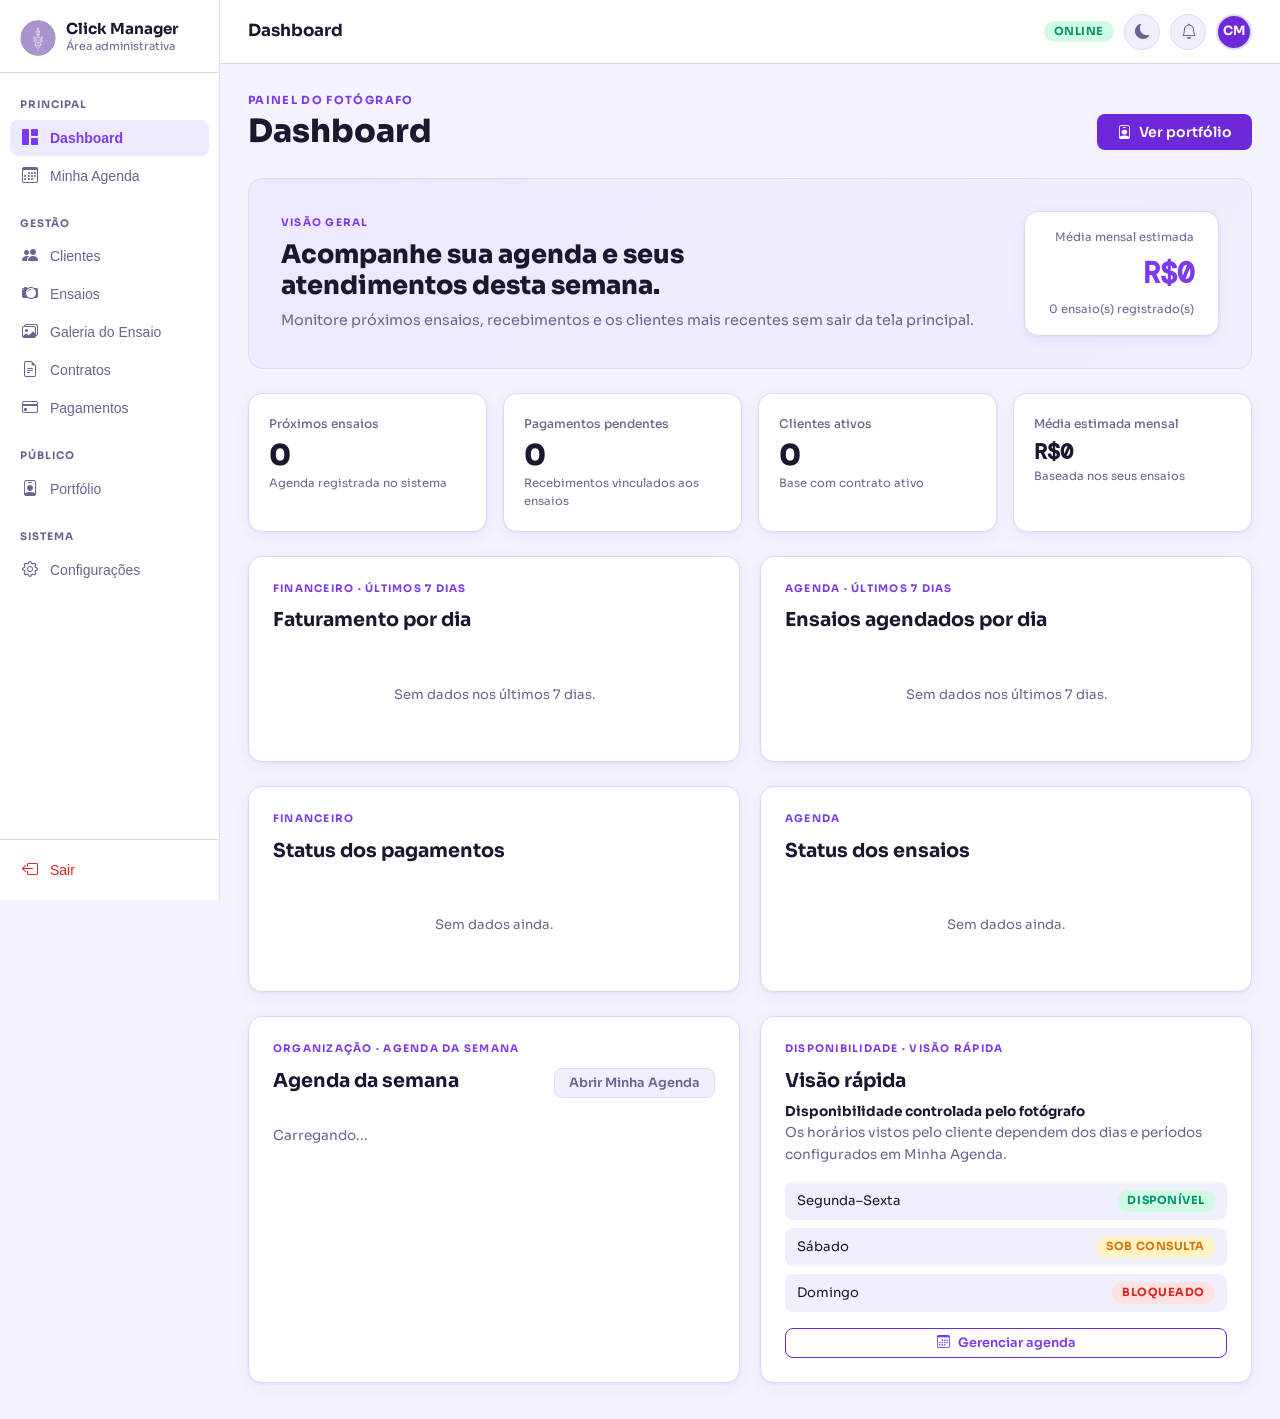
==== commit f3aa7890: "Limpa arquivos mortos do repo e cobre mais casos com teste Limpeza: - Apaga READMEs duplicados (raiz" ====
--- a/clickmanager-v2/app.html
+++ b/clickmanager-v2/app.html
@@ -13,7 +13,7 @@
   <link rel="stylesheet" href="https://cdn.jsdelivr.net/npm/bootstrap-icons@1.11.3/font/bootstrap-icons.min.css" />
   <style>
 /* ============================================================
-   Click Manager v2 – global.css
+   Click Manager v2 – app.html
    Tema claro/escuro via [data-theme] no <html>
    ============================================================ */
 
